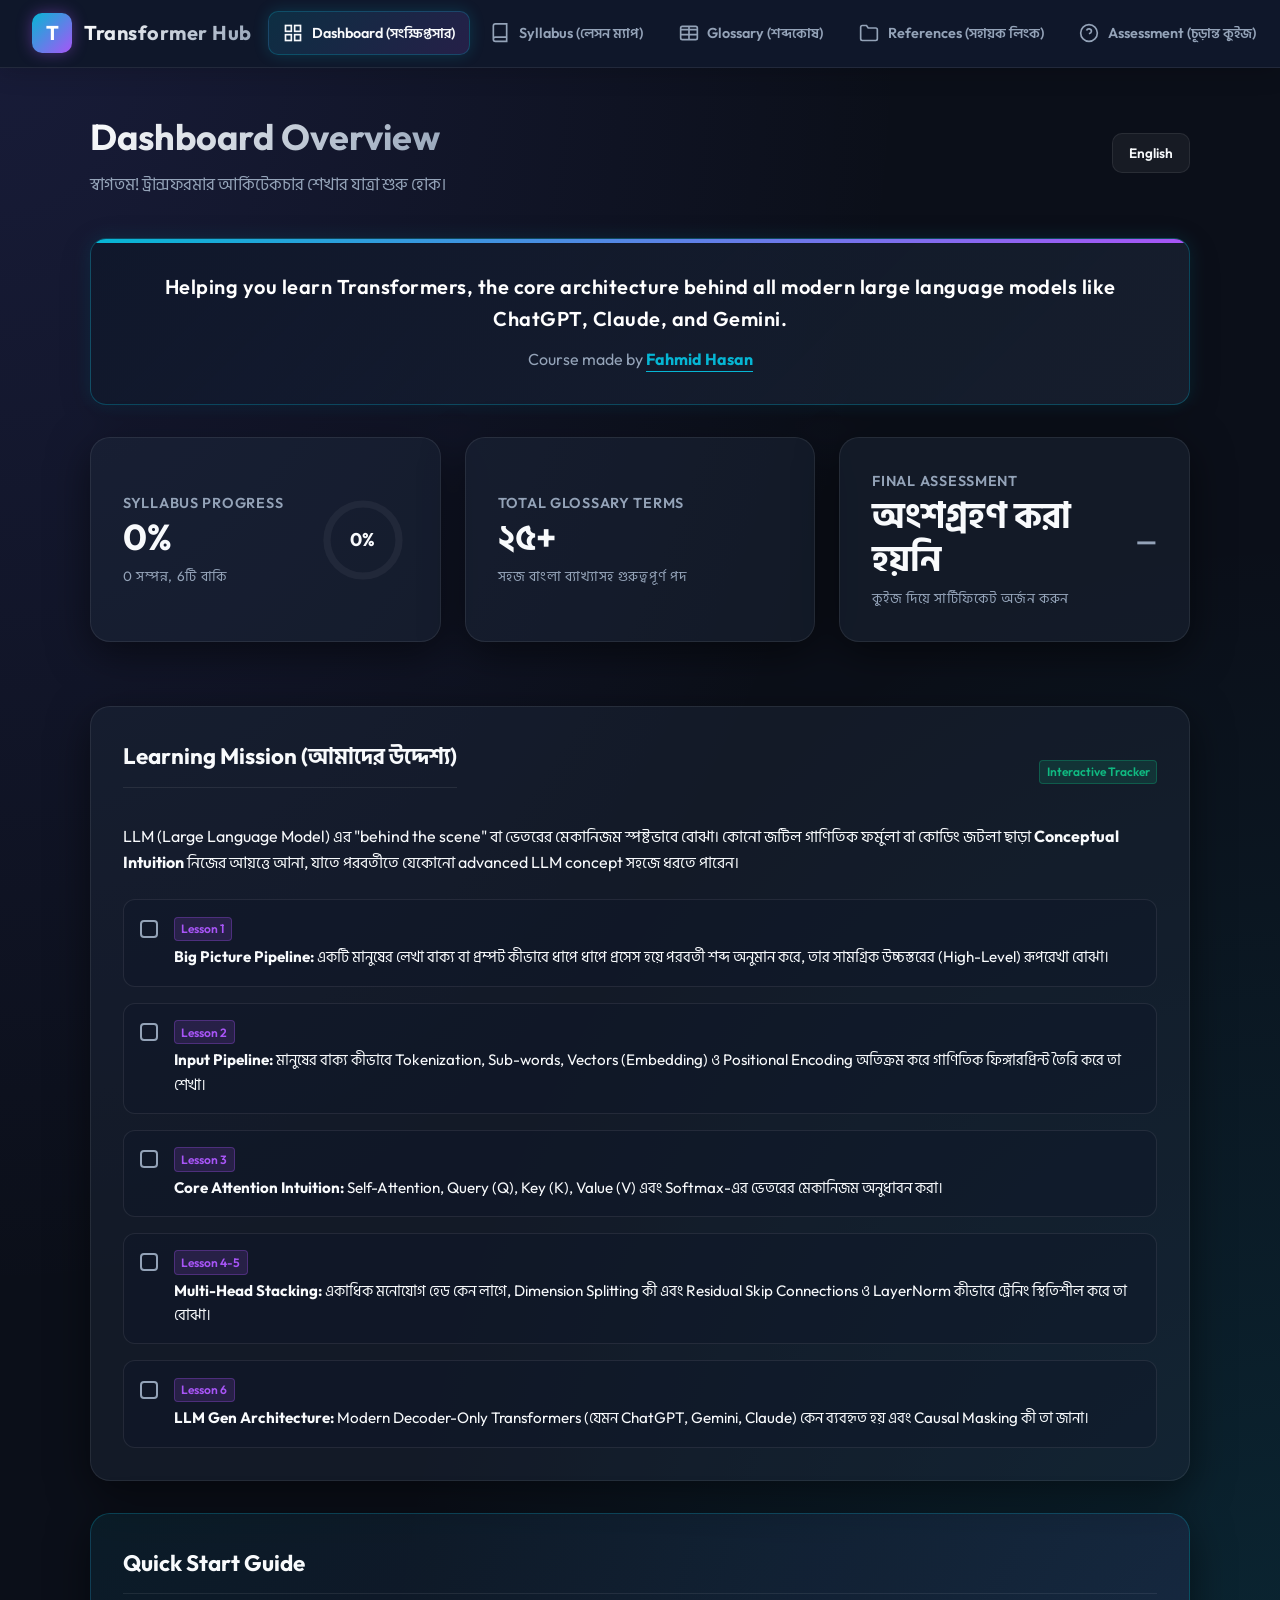
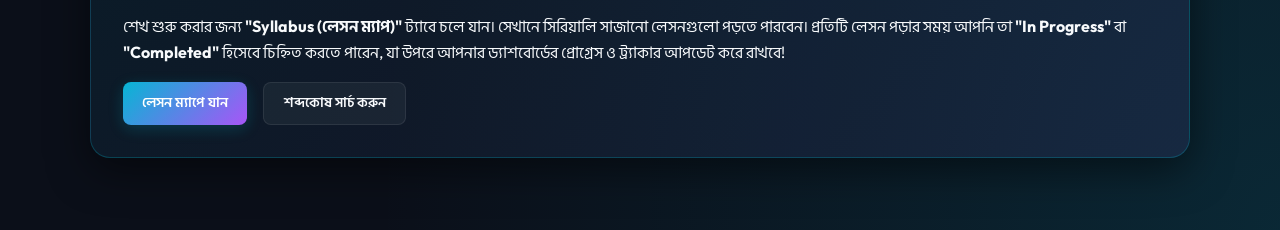
==== index.html @ b7308bb0 "Update interactive simulators, glossary, and lesson 6 content for causal masking" ====
<!DOCTYPE html>
<html lang="bn">
<head>
    <meta charset="UTF-8">
    <meta name="viewport" content="width=device-width, initial-scale=1.0">
    <title>Transformer Architecture Learning Hub | ট্রান্সফরমার লার্নিং হাব</title>
    <link rel="preconnect" href="https://fonts.googleapis.com">
    <link rel="preconnect" href="https://fonts.gstatic.com" crossorigin>
    <link href="https://fonts.googleapis.com/css2?family=Hind+Siliguri:wght@400;600;700&family=Outfit:wght@300;400;500;600;700&display=swap" rel="stylesheet">
    <style>
        :root {
            --bg-color: #0b0f19;
            --sidebar-bg: #0f172a;
            --card-bg: rgba(30, 41, 59, 0.45);
            --border-color: rgba(255, 255, 255, 0.08);
            --text-primary: #f8fafc;
            --text-secondary: #94a3b8;
            --accent-cyan: #06b6d4;
            --accent-purple: #a855f7;
            --accent-green: #10b981;
            --accent-pink: #ec4899;
            --accent-orange: #f59e0b;
            --shadow: 0 12px 40px 0 rgba(0, 0, 0, 0.5);
            --glow: 0 0 15px rgba(6, 182, 212, 0.2);
            --font-main: 'Outfit', 'Hind Siliguri', sans-serif;
        }

        * {
            box-sizing: border-box;
            margin: 0;
            padding: 0;
        }

        body {
            font-family: var(--font-main);
            background-color: var(--bg-color);
            color: var(--text-primary);
            line-height: 1.6;
            min-height: 100vh;
            display: flex;
            flex-direction: column;
            background-image:
                radial-gradient(at 0% 0%, rgba(99, 102, 241, 0.15) 0px, transparent 50%),
                radial-gradient(at 100% 100%, rgba(6, 182, 212, 0.15) 0px, transparent 50%);
            overflow-x: hidden;
        }

        /* Top Navigation Bar (shared design with the lesson pages) */
        .sidebar {
            width: 100%;
            background-color: var(--sidebar-bg);
            border-bottom: 1px solid var(--border-color);
            padding: 0.7rem 2rem;
            display: flex;
            flex-direction: row;
            align-items: center;
            gap: 1rem;
            position: sticky;
            top: 0;
            left: 0;
            z-index: 500;
            -webkit-backdrop-filter: blur(14px);
            backdrop-filter: blur(14px);
            box-shadow: 0 4px 24px rgba(0, 0, 0, 0.18);
            transition: padding 0.3s ease;
        }

        .sidebar-brand {
            display: flex;
            align-items: center;
            gap: 0.75rem;
            margin-bottom: 0;
            flex-shrink: 0;
        }

        .sidebar-brand-logo {
            width: 40px;
            height: 40px;
            border-radius: 10px;
            background: linear-gradient(135deg, var(--accent-cyan), var(--accent-purple));
            display: flex;
            align-items: center;
            justify-content: center;
            font-size: 1.25rem;
            font-weight: bold;
            color: white;
            box-shadow: 0 0 15px rgba(168, 85, 247, 0.4);
        }

        .sidebar-brand-name {
            font-size: 1.25rem;
            font-weight: 700;
            letter-spacing: 0.5px;
            background: linear-gradient(135deg, #fff, #94a3b8);
            -webkit-background-clip: text;
            -webkit-text-fill-color: transparent;
        }

        .nav-menu {
            display: flex;
            flex-direction: row;
            align-items: center;
            gap: 0.3rem;
            list-style: none;
            margin-left: auto;
        }

        .nav-item button {
            width: auto;
            background: none;
            border: 1px solid transparent;
            color: var(--text-secondary);
            padding: 0.6rem 0.9rem;
            border-radius: 10px;
            font-size: 0.9rem;
            font-weight: 600;
            text-align: left;
            cursor: pointer;
            display: flex;
            align-items: center;
            gap: 0.55rem;
            white-space: nowrap;
            transition: all 0.3s ease;
            font-family: var(--font-main);
        }

        .nav-item button:hover {
            color: var(--text-primary);
            background: rgba(255, 255, 255, 0.05);
        }

        .nav-item.active button {
            color: var(--text-primary);
            background: linear-gradient(135deg, rgba(6, 182, 212, 0.15), rgba(168, 85, 247, 0.15));
            border-color: rgba(6, 182, 212, 0.25);
            box-shadow: var(--glow);
        }

        .nav-item svg {
            width: 20px;
            height: 20px;
            transition: transform 0.3s;
        }

        .nav-item:hover svg {
            transform: scale(1.1);
        }

        .sidebar-footer {
            display: none;
            margin-top: auto;
            font-size: 0.8rem;
            color: var(--text-secondary);
            text-align: center;
            border: 1px solid var(--border-color);
            border-radius: 12px;
            padding: 1.25rem 1rem;
            background: rgba(30, 41, 59, 0.2);
            box-shadow: 0 4px 15px rgba(0, 0, 0, 0.1);
            position: relative;
            overflow: hidden;
            transition: all 0.3s ease;
        }

        .sidebar-footer::before {
            content: '';
            position: absolute;
            top: 0;
            left: 0;
            right: 0;
            height: 3px;
            background: linear-gradient(90deg, var(--accent-cyan), var(--accent-purple));
        }

        .sidebar-footer:hover {
            border-color: rgba(6, 182, 212, 0.35);
            box-shadow: 0 8px 25px rgba(6, 182, 212, 0.15);
            transform: translateY(-2px);
            background: rgba(30, 41, 59, 0.35);
        }

        .sidebar-footer a {
            color: var(--accent-cyan);
            text-decoration: none;
            font-weight: 600;
            transition: color 0.2s ease, text-shadow 0.2s ease;
        }

        .sidebar-footer a:hover {
            color: var(--accent-purple);
            text-shadow: 0 0 8px rgba(168, 85, 247, 0.4);
        }



        /* Main Content Panel */
        .main-panel {
            width: 100%;
            max-width: 1180px;
            margin: 0 auto;
            padding: 2.5rem;
            min-height: 100vh;
            transition: all 0.3s ease;
        }

        header {
            margin-bottom: 2.5rem;
            display: flex;
            justify-content: space-between;
            align-items: center;
            flex-wrap: wrap;
            gap: 1.5rem;
        }

        .header-title h1 {
            font-size: clamp(1.5rem, 4vw, 2.25rem);
            font-weight: 700;
            margin-bottom: 0.35rem;
            background: linear-gradient(135deg, #fff, #94a3b8);
            -webkit-background-clip: text;
            -webkit-text-fill-color: transparent;
        }

        .header-title p {
            color: var(--text-secondary);
            font-size: 1.05rem;
        }

        /* Views Layout */
        .view-section {
            display: none;
            animation: fadeIn 0.4s ease forwards;
        }

        .view-section.active {
            display: block;
        }

        @keyframes fadeIn {
            from { opacity: 0; transform: translateY(10px); }
            to { opacity: 1; transform: translateY(0); }
        }

        /* Card Component */
        .card {
            background: var(--card-bg);
            border: 1px solid var(--border-color);
            border-radius: 20px;
            padding: 2rem;
            margin-bottom: 2rem;
            box-shadow: var(--shadow);
            backdrop-filter: blur(12px);
            -webkit-backdrop-filter: blur(12px);
            transition: border-color 0.3s, transform 0.3s;
        }

        .card:hover {
            border-color: rgba(255, 255, 255, 0.15);
        }

        .card h2 {
            font-size: 1.4rem;
            margin-bottom: 1.25rem;
            display: flex;
            align-items: center;
            gap: 0.75rem;
            border-bottom: 1px solid var(--border-color);
            padding-bottom: 0.75rem;
        }

        .card-header-icon {
            font-size: 1.5rem;
        }

        /* Dashboard View specific styles */
        .dashboard-grid {
            display: grid;
            grid-template-columns: repeat(auto-fit, minmax(280px, 1fr));
            gap: 1.5rem;
            margin-bottom: 2rem;
        }

        .analytics-card {
            display: flex;
            align-items: center;
            justify-content: space-between;
        }

        .analytics-info h3 {
            font-size: 2.25rem;
            font-weight: 700;
            color: var(--text-primary);
            line-height: 1.2;
        }

        .analytics-info p {
            color: var(--text-secondary);
            font-size: 0.9rem;
            text-transform: uppercase;
            letter-spacing: 0.05em;
            font-weight: 600;
        }

        .progress-circle-container {
            position: relative;
            width: 90px;
            height: 90px;
        }

        .progress-circle-svg {
            transform: rotate(-90deg);
            width: 100%;
            height: 100%;
        }

        .progress-circle-bg {
            fill: none;
            stroke: rgba(255, 255, 255, 0.05);
            stroke-width: 8;
        }

        .progress-circle-bar {
            fill: none;
            stroke: url(#cyan-purple-grad);
            stroke-width: 8;
            stroke-dasharray: 251.2;
            stroke-dashoffset: 251.2;
            stroke-linecap: round;
            transition: stroke-dashoffset 0.8s cubic-bezier(0.4, 0, 0.2, 1);
        }

        .progress-circle-text {
            position: absolute;
            top: 50%;
            left: 50%;
            transform: translate(-50%, -50%);
            font-size: 1.15rem;
            font-weight: 700;
            font-family: 'Outfit', sans-serif;
            color: var(--text-primary);
        }

        /* Mission Card */
        .mission-header {
            display: flex;
            justify-content: space-between;
            align-items: center;
            margin-bottom: 1rem;
        }

        .mission-goals {
            display: flex;
            flex-direction: column;
            gap: 1rem;
            margin-top: 1.5rem;
        }

        .goal-item {
            display: flex;
            align-items: flex-start;
            gap: 1rem;
            background: rgba(15, 23, 42, 0.4);
            border: 1px solid var(--border-color);
            padding: 1rem;
            border-radius: 12px;
            cursor: pointer;
            transition: all 0.2s;
        }

        .goal-item:hover {
            border-color: rgba(255, 255, 255, 0.15);
            background: rgba(30, 41, 59, 0.5);
        }

        .goal-checkbox {
            margin-top: 0.2rem;
            width: 18px;
            height: 18px;
            border-radius: 4px;
            border: 2px solid var(--text-secondary);
            cursor: pointer;
            display: flex;
            align-items: center;
            justify-content: center;
            transition: all 0.2s;
            flex-shrink: 0;
        }

        .goal-item.checked .goal-checkbox {
            background: var(--accent-green);
            border-color: var(--accent-green);
        }

        .goal-checkbox::after {
            content: "✓";
            color: white;
            font-size: 0.8rem;
            font-weight: bold;
            display: none;
        }

        .goal-item.checked .goal-checkbox::after {
            display: block;
        }

        .goal-content {
            font-size: 0.95rem;
        }

        .goal-item.checked .goal-content p {
            text-decoration: line-through;
            color: var(--text-secondary);
        }

        .goal-tag {
            background: rgba(168, 85, 247, 0.15);
            border: 1px solid rgba(168, 85, 247, 0.3);
            color: var(--accent-purple);
            padding: 0.1rem 0.4rem;
            border-radius: 4px;
            font-size: 0.75rem;
            font-weight: 600;
            display: inline-block;
            margin-bottom: 0.25rem;
        }

        /* Roadmap timeline layout */
        .roadmap-container {
            position: relative;
            padding-left: 2.5rem;
        }

        .roadmap-line {
            position: absolute;
            top: 10px;
            bottom: 10px;
            left: 10px;
            width: 4px;
            background: linear-gradient(to bottom, var(--accent-cyan), var(--accent-purple), var(--accent-pink));
            border-radius: 2px;
            box-shadow: 0 0 10px rgba(6, 182, 212, 0.15);
        }

        .roadmap-node {
            position: relative;
            margin-bottom: 2.5rem;
        }

        .roadmap-node:last-child {
            margin-bottom: 0;
        }

        .roadmap-marker {
            position: absolute;
            left: -2.85rem;
            top: 2rem;
            width: 24px;
            height: 24px;
            border-radius: 50%;
            background: var(--bg-color);
            border: 4px solid var(--accent-cyan);
            z-index: 10;
            display: flex;
            align-items: center;
            justify-content: center;
            box-shadow: 0 0 10px var(--accent-cyan);
            transition: all 0.3s;
        }

        .roadmap-node.completed .roadmap-marker {
            border-color: var(--accent-green);
            box-shadow: 0 0 10px var(--accent-green);
            background: var(--accent-green);
        }

        .roadmap-node.completed .roadmap-marker::after {
            content: "✓";
            color: white;
            font-size: 0.7rem;
            font-weight: bold;
        }

        .roadmap-node.in-progress .roadmap-marker {
            border-color: var(--accent-orange);
            box-shadow: 0 0 10px var(--accent-orange);
        }

        .roadmap-card {
            background: var(--card-bg);
            border: 1px solid var(--border-color);
            border-radius: 16px;
            padding: 1.5rem 2rem;
            box-shadow: var(--shadow);
            backdrop-filter: blur(8px);
            display: flex;
            justify-content: space-between;
            align-items: center;
            flex-wrap: wrap;
            gap: 1.5rem;
            transition: transform 0.3s, border-color 0.3s, box-shadow 0.3s;
        }

        .roadmap-card:hover {
            transform: translateX(8px);
            border-color: rgba(6, 182, 212, 0.3);
            box-shadow: 0 8px 30px rgba(6, 182, 212, 0.08);
        }

        .roadmap-card-info {
            flex-grow: 1;
            max-width: 65%;
        }

        .roadmap-card-badge {
            background: rgba(255, 255, 255, 0.05);
            padding: 0.2rem 0.6rem;
            border-radius: 50px;
            font-size: 0.8rem;
            font-weight: bold;
            color: var(--text-secondary);
            margin-bottom: 0.5rem;
            display: inline-block;
            border: 1px solid var(--border-color);
        }

        .roadmap-card-title {
            font-size: 1.25rem;
            font-weight: 700;
            color: var(--text-primary);
            margin-bottom: 0.4rem;
        }

        .roadmap-card-desc {
            color: var(--text-secondary);
            font-size: 0.92rem;
        }

        .roadmap-card-actions {
            display: flex;
            align-items: center;
            gap: 1rem;
            flex-wrap: wrap;
        }

        /* Dropdown custom styling */
        .status-dropdown {
            background: #1e293b;
            border: 1px solid var(--border-color);
            color: var(--text-primary);
            padding: 0.5rem 1rem;
            border-radius: 8px;
            font-size: 0.85rem;
            font-weight: 600;
            cursor: pointer;
            outline: none;
            transition: border-color 0.2s;
        }

        .status-dropdown:hover {
            border-color: rgba(255, 255, 255, 0.2);
        }

        .status-dropdown option {
            background: #0f172a;
            color: var(--text-primary);
        }

        .btn {
            padding: 0.6rem 1.2rem;
            border-radius: 8px;
            font-size: 0.85rem;
            font-weight: 600;
            cursor: pointer;
            transition: all 0.2s;
            border: none;
            display: inline-flex;
            align-items: center;
            gap: 0.5rem;
            font-family: var(--font-main);
        }

        .btn-primary {
            background: linear-gradient(135deg, var(--accent-cyan), var(--accent-purple));
            color: white;
            box-shadow: 0 4px 15px rgba(6, 182, 212, 0.2);
        }

        .btn-primary:hover {
            opacity: 0.9;
            transform: translateY(-1px);
        }

        .btn-secondary {
            background: rgba(255, 255, 255, 0.05);
            border: 1px solid var(--border-color);
            color: var(--text-primary);
        }

        .btn-secondary:hover {
            background: rgba(255, 255, 255, 0.1);
            border-color: rgba(255, 255, 255, 0.2);
        }

        /* Glossary Explorer View Specific */
        .glossary-controls {
            display: flex;
            gap: 1rem;
            margin-bottom: 2rem;
            flex-wrap: wrap;
        }

        .search-box {
            flex-grow: 1;
            position: relative;
            min-width: 280px;
        }

        .search-input {
            width: 100%;
            background: rgba(30, 41, 59, 0.5);
            border: 1px solid var(--border-color);
            color: var(--text-primary);
            padding: 0.75rem 1.25rem 0.75rem 2.75rem;
            border-radius: 12px;
            font-size: 0.95rem;
            outline: none;
            transition: all 0.3s;
            font-family: var(--font-main);
        }

        .search-input:focus {
            border-color: var(--accent-cyan);
            background: rgba(30, 41, 59, 0.8);
            box-shadow: var(--glow);
        }

        .search-icon {
            position: absolute;
            left: 1rem;
            top: 50%;
            transform: translateY(-50%);
            color: var(--text-secondary);
            pointer-events: none;
        }

        .category-filter {
            background: rgba(30, 41, 59, 0.5);
            border: 1px solid var(--border-color);
            color: var(--text-primary);
            padding: 0.75rem 1.25rem;
            border-radius: 12px;
            font-size: 0.95rem;
            font-weight: 600;
            cursor: pointer;
            outline: none;
            font-family: var(--font-main);
            min-width: 180px;
        }

        .category-filter:focus {
            border-color: var(--accent-purple);
        }

        .glossary-grid {
            display: grid;
            grid-template-columns: repeat(auto-fill, minmax(320px, 1fr));
            gap: 1.5rem;
        }

        .glossary-card {
            background: var(--card-bg);
            border: 1px solid var(--border-color);
            border-radius: 16px;
            padding: 1.5rem;
            cursor: pointer;
            transition: all 0.3s;
            display: flex;
            flex-direction: column;
            justify-content: space-between;
        }

        .glossary-card:hover {
            transform: translateY(-3px);
            border-color: rgba(168, 85, 247, 0.3);
            box-shadow: 0 8px 30px rgba(168, 85, 247, 0.08);
        }

        .glossary-card-header {
            margin-bottom: 0.75rem;
        }

        .glossary-card-category {
            font-size: 0.75rem;
            font-weight: bold;
            text-transform: uppercase;
            letter-spacing: 0.05em;
            color: var(--accent-purple);
            margin-bottom: 0.25rem;
        }

        .glossary-card-title {
            font-size: 1.15rem;
            font-weight: 700;
            color: var(--text-primary);
            display: flex;
            align-items: baseline;
            gap: 0.5rem;
            flex-wrap: wrap;
        }

        .glossary-card-title span {
            font-size: 0.85rem;
            font-weight: normal;
            color: var(--text-secondary);
        }

        .glossary-card-def {
            font-size: 0.9rem;
            color: #cbd5e1;
            line-height: 1.5;
        }

        /* Resources Hub Grid */
        .resources-grid {
            display: grid;
            grid-template-columns: repeat(auto-fill, minmax(280px, 1fr));
            gap: 1.5rem;
        }

        .resource-card {
            background: var(--card-bg);
            border: 1px solid var(--border-color);
            border-radius: 16px;
            padding: 1.5rem;
            display: flex;
            flex-direction: column;
            transition: all 0.3s;
        }

        .resource-card:hover {
            transform: translateY(-4px);
            border-color: rgba(16, 185, 129, 0.3);
            box-shadow: 0 8px 30px rgba(16, 185, 129, 0.08);
        }

        .resource-type-badge {
            align-self: flex-start;
            padding: 0.15rem 0.5rem;
            border-radius: 4px;
            font-size: 0.72rem;
            font-weight: bold;
            text-transform: uppercase;
            margin-bottom: 1rem;
            letter-spacing: 0.05em;
        }

        .resource-type-article {
            background: rgba(6, 182, 212, 0.15);
            color: var(--accent-cyan);
            border: 1px solid rgba(6, 182, 212, 0.3);
        }

        .resource-type-video {
            background: rgba(245, 158, 11, 0.15);
            color: var(--accent-orange);
            border: 1px solid rgba(245, 158, 11, 0.3);
        }

        .resource-type-paper {
            background: rgba(168, 85, 247, 0.15);
            color: var(--accent-purple);
            border: 1px solid rgba(168, 85, 247, 0.3);
        }

        .resource-type-wisdom {
            background: rgba(236, 72, 153, 0.15);
            color: var(--accent-pink);
            border: 1px solid rgba(236, 72, 153, 0.3);
        }

        .resource-title {
            font-size: 1.1rem;
            font-weight: 700;
            color: var(--text-primary);
            margin-bottom: 0.75rem;
            line-height: 1.4;
        }

        .resource-desc {
            font-size: 0.88rem;
            color: var(--text-secondary);
            margin-bottom: 1.5rem;
            line-height: 1.5;
            flex-grow: 1;
        }

        .resource-link {
            text-decoration: none;
            color: var(--accent-green);
            font-size: 0.88rem;
            font-weight: 600;
            display: inline-flex;
            align-items: center;
            gap: 0.35rem;
            transition: all 0.2s;
            margin-top: auto;
        }

        .resource-link:hover {
            color: white;
            text-shadow: 0 0 5px rgba(16, 185, 129, 0.5);
        }

        /* Final Quiz / Assessment Styles */
        .quiz-view-container {
            max-width: 750px;
            margin: 0 auto;
        }

        .quiz-intro-box {
            text-align: center;
            padding: 3rem 2rem;
        }

        .quiz-intro-icon {
            font-size: 4rem;
            margin-bottom: 1.5rem;
            display: inline-block;
            animation: float 3s ease-in-out infinite;
        }

        @keyframes float {
            0%, 100% { transform: translateY(0); }
            50% { transform: translateY(-10px); }
        }

        .quiz-card {
            display: none;
        }

        .quiz-card.active {
            display: block;
        }

        .quiz-question-number {
            font-size: 0.85rem;
            color: var(--accent-cyan);
            font-weight: bold;
            text-transform: uppercase;
            letter-spacing: 0.05em;
            margin-bottom: 0.5rem;
        }

        .quiz-question-text {
            font-size: 1.25rem;
            font-weight: 700;
            color: var(--text-primary);
            margin-bottom: 1.5rem;
        }

        .quiz-options-list {
            display: flex;
            flex-direction: column;
            gap: 0.85rem;
        }

        .quiz-option-item {
            background: rgba(15, 23, 42, 0.4);
            border: 1px solid var(--border-color);
            padding: 1rem 1.25rem;
            border-radius: 12px;
            cursor: pointer;
            transition: all 0.2s;
            font-size: 0.98rem;
            display: flex;
            align-items: center;
            gap: 0.85rem;
        }

        .quiz-option-item:hover {
            border-color: var(--accent-cyan);
            background: rgba(30, 41, 59, 0.6);
        }

        .quiz-option-item.selected {
            border-color: var(--accent-purple);
            background: rgba(168, 85, 247, 0.1);
        }

        .quiz-option-item.correct {
            border-color: var(--accent-green);
            background: rgba(16, 185, 129, 0.1);
            color: #10b981;
            font-weight: bold;
        }

        .quiz-option-item.incorrect {
            border-color: #ef4444;
            background: rgba(239, 68, 68, 0.1);
            color: #f87171;
        }

        .quiz-bullet {
            width: 22px;
            height: 22px;
            border-radius: 50%;
            border: 2px solid var(--text-secondary);
            display: flex;
            align-items: center;
            justify-content: center;
            font-size: 0.75rem;
            font-weight: bold;
            flex-shrink: 0;
        }

        .quiz-option-item.selected .quiz-bullet {
            border-color: var(--accent-purple);
            background: var(--accent-purple);
            color: white;
        }

        .quiz-option-item.correct .quiz-bullet {
            border-color: var(--accent-green);
            background: var(--accent-green);
            color: white;
        }

        .quiz-option-item.incorrect .quiz-bullet {
            border-color: #ef4444;
            background: #ef4444;
            color: white;
        }

        .quiz-nav-footer {
            display: flex;
            justify-content: space-between;
            align-items: center;
            margin-top: 2rem;
            padding-top: 1.5rem;
            border-top: 1px solid var(--border-color);
        }

        /* Certificate display styles */
        .certificate-wrapper {
            background: linear-gradient(135deg, #1e1b4b, #030712);
            border: 6px double #312e81;
            border-radius: 20px;
            padding: 3rem 2rem;
            text-align: center;
            position: relative;
            overflow: hidden;
            box-shadow: 0 20px 50px rgba(0, 0, 0, 0.7);
            margin-top: 1rem;
        }

        .certificate-wrapper::before {
            content: "";
            position: absolute;
            top: -20%;
            left: -20%;
            width: 140%;
            height: 140%;
            background-image: 
                radial-gradient(circle at 10% 10%, rgba(6, 182, 212, 0.05) 0%, transparent 40%),
                radial-gradient(circle at 90% 90%, rgba(168, 85, 247, 0.05) 0%, transparent 40%);
            pointer-events: none;
        }

        .cert-badge {
            font-size: 4.5rem;
            margin-bottom: 1.5rem;
            filter: drop-shadow(0 0 10px rgba(245, 158, 11, 0.4));
        }

        .cert-title {
            font-size: 1.8rem;
            font-weight: 800;
            color: var(--accent-orange);
            text-transform: uppercase;
            letter-spacing: 2px;
            margin-bottom: 0.5rem;
            font-family: 'Outfit', sans-serif;
        }

        .cert-subtitle {
            font-size: 0.9rem;
            color: var(--text-secondary);
            letter-spacing: 1px;
            text-transform: uppercase;
            margin-bottom: 2rem;
        }

        .cert-statement {
            font-size: 1.15rem;
            color: var(--text-primary);
            margin-bottom: 1.5rem;
            line-height: 1.8;
            font-family: 'Hind Siliguri', sans-serif;
        }

        .cert-score {
            font-size: 1.5rem;
            font-weight: 700;
            color: var(--accent-green);
            background: rgba(16, 185, 129, 0.1);
            border: 1px dashed rgba(16, 185, 129, 0.3);
            display: inline-block;
            padding: 0.5rem 1.5rem;
            border-radius: 10px;
            margin-bottom: 2rem;
        }

        .cert-seal {
            width: 80px;
            height: 80px;
            border-radius: 50%;
            background: linear-gradient(135deg, #f59e0b, #d97706);
            border: 4px solid #fef3c7;
            display: flex;
            align-items: center;
            justify-content: center;
            color: #78350f;
            font-weight: 900;
            font-size: 0.75rem;
            margin: 0 auto 1.5rem auto;
            transform: rotate(-10deg);
            box-shadow: 0 4px 15px rgba(217, 119, 6, 0.4);
            letter-spacing: 1px;
        }

        .cert-footer-text {
            font-size: 0.8rem;
            color: var(--text-secondary);
            font-style: italic;
        }

        /* Quick View IFrame Reader Drawer Overlay */
        .preview-drawer {
            position: fixed;
            top: 0;
            right: -100%;
            width: 70%;
            height: 100%;
            background-color: #0b0f19;
            box-shadow: -10px 0 40px rgba(0, 0, 0, 0.7);
            border-left: 1px solid var(--border-color);
            z-index: 1000;
            transition: right 0.4s cubic-bezier(0.16, 1, 0.3, 1);
            display: flex;
            flex-direction: column;
        }

        .preview-drawer.open {
            right: 0;
        }

        .preview-drawer-header {
            background-color: var(--sidebar-bg);
            padding: 1.25rem 2rem;
            border-bottom: 1px solid var(--border-color);
            display: flex;
            justify-content: space-between;
            align-items: center;
        }

        .preview-drawer-title h3 {
            font-size: 1.15rem;
            font-weight: 700;
            color: var(--text-primary);
        }

        .preview-drawer-controls {
            display: flex;
            align-items: center;
            gap: 1rem;
        }

        .preview-iframe-container {
            flex-grow: 1;
            width: 100%;
            background: white;
            position: relative;
        }

        .preview-iframe {
            width: 100%;
            height: 100%;
            border: none;
        }

        .preview-drawer-backdrop {
            position: fixed;
            top: 0;
            left: 0;
            width: 100%;
            height: 100%;
            background: rgba(0, 0, 0, 0.6);
            backdrop-filter: blur(4px);
            z-index: 999;
            opacity: 0;
            pointer-events: none;
            transition: opacity 0.3s ease;
        }

        .preview-drawer-backdrop.active {
            opacity: 1;
            pointer-events: auto;
        }

        .close-btn {
            font-size: 1.5rem;
            color: var(--text-secondary);
            background: none;
            border: none;
            cursor: pointer;
            transition: color 0.2s;
            display: flex;
            align-items: center;
            justify-content: center;
            width: 32px;
            height: 32px;
            border-radius: 50%;
        }

        .close-btn:hover {
            color: white;
            background: rgba(255, 255, 255, 0.08);
        }

        /* Mobile responsive adjustments */
        .mobile-hamburger {
            display: none;
            margin-left: auto;
            background: rgba(255, 255, 255, 0.05);
            border: 1px solid var(--border-color);
            color: var(--text-primary);
            font-size: 1.5rem;
            line-height: 1;
            cursor: pointer;
            min-width: 44px;
            min-height: 44px;
            align-items: center;
            justify-content: center;
            border-radius: 10px;
        }

        /* Collapse the horizontal nav into a hamburger menu when the bilingual labels stop fitting */
        @media (max-width: 1024px) {
            .mobile-hamburger { display: flex; }
            .nav-menu {
                display: none;
                position: absolute;
                top: 100%;
                left: 0;
                right: 0;
                flex-direction: column;
                align-items: stretch;
                gap: 0.25rem;
                margin-left: 0;
                background-color: var(--sidebar-bg);
                border-bottom: 1px solid var(--border-color);
                padding: 1.25rem 1.5rem;
                z-index: 90;
                box-shadow: 0 16px 34px rgba(0, 0, 0, 0.45);
            }
            .nav-menu.open { display: flex; }
            .nav-item button { width: 100%; min-height: 44px; }
            .preview-drawer { width: 90%; }
        }

        @media (max-width: 768px) {
            .sidebar { padding: 0.9rem 1.25rem; }
            .main-panel { padding: 1.5rem; }
            .preview-drawer { width: 100%; }

            .roadmap-card {
                flex-direction: column;
                align-items: flex-start;
            }

            .roadmap-card-info {
                max-width: 100%;
            }

            .roadmap-card-actions {
                width: 100%;
                justify-content: space-between;
            }
        }

        /* Small phones */
        @media (max-width: 480px) {
            .main-panel {
                padding: 1.1rem;
            }
            header {
                gap: 1rem;
            }
            .dashboard-grid,
            .glossary-grid,
            .resources-grid {
                grid-template-columns: 1fr;
            }
            .roadmap-card-actions {
                flex-direction: column;
                align-items: stretch;
            }
        }































        /* Theme & Language Toggle Button Styles */
        .header-controls {
            display: flex;
            align-items: center;
            gap: 0.75rem;
        }

        .lang-toggle-btn {
            background: rgba(255, 255, 255, 0.05);
            border: 1px solid var(--border-color);
            color: var(--text-primary);
            padding: 0 1rem;
            height: 40px;
            border-radius: 10px;
            cursor: pointer;
            display: flex;
            align-items: center;
            justify-content: center;
            font-size: 0.85rem;
            font-weight: 600;
            transition: all 0.3s ease;
            font-family: var(--font-main);
        }
        
        .lang-toggle-btn:hover {
            background: rgba(255, 255, 255, 0.1);
            border-color: rgba(255, 255, 255, 0.2);
            transform: scale(1.05);
        }
        
        

        
        
        


        

        

        /* Apply transitions globally to key elements */
        body, aside, main, .card, button, input, select, .sidebar, .nav-item button, .glossary-card, .resource-card, .roadmap-card, .goal-item, .pe-word-btn, .step-node, .vector-visualizer, .vector-table, .close-btn {
            transition: background-color 0.3s ease, border-color 0.3s ease, color 0.3s ease, box-shadow 0.3s ease, transform 0.3s ease;
        }

        /* ---- Accessibility & performance layer ---- */
        /* Keyboard focus visibility */
        a:focus-visible,
        button:focus-visible,
        [tabindex]:focus-visible,
        .nav-item button:focus-visible,
        .card:focus-visible {
            outline: 2px solid var(--accent-cyan);
            outline-offset: 2px;
        }

        /* Respect users who prefer reduced motion */
        @media (prefers-reduced-motion: reduce) {
            *, *::before, *::after {
                animation-duration: 0.001ms !important;
                animation-iteration-count: 1 !important;
                transition-duration: 0.001ms !important;
                scroll-behavior: auto !important;
            }
        }

        /* backdrop-filter blur is GPU-expensive on phones — drop it on small screens */
        @media (max-width: 768px) {
            .card, .roadmap-card, .preview-drawer-backdrop {
                backdrop-filter: none;
                -webkit-backdrop-filter: none;
            }
        }
    </style>
</head>
<body>

    <!-- SVG Gradients Definition -->
    <svg style="width:0; height:0; position:absolute;">
        <defs>
            <linearGradient id="cyan-purple-grad" x1="0%" y1="0%" x2="100%" y2="100%">
                <stop offset="0%" stop-color="var(--accent-cyan)" />
                <stop offset="100%" stop-color="var(--accent-purple)" />
            </linearGradient>
        </defs>
    </svg>

    <!-- Sidebar Menu -->
    <aside class="sidebar">
        <div class="sidebar-brand">
            <div class="sidebar-brand-logo">T</div>
            <div class="sidebar-brand-name">Transformer Hub</div>
        </div>

        <button class="mobile-hamburger" id="hamburger-btn" onclick="toggleMobileMenu()" aria-label="Toggle navigation menu" aria-expanded="false" aria-controls="nav-menu">☰</button>

        <ul class="nav-menu" id="nav-menu">
            <li class="nav-item active" id="nav-dashboard">
                <button onclick="switchTab('dashboard')">
                    <svg viewBox="0 0 24 24" fill="none" stroke="currentColor" stroke-width="2"><rect x="3" y="3" width="7" height="7"/><rect x="14" y="3" width="7" height="7"/><rect x="14" y="14" width="7" height="7"/><rect x="3" y="14" width="7" height="7"/></svg>
                    <span class="nav-text" id="nav-text-dashboard">Dashboard (সংক্ষিপ্তসার)</span>
                </button>
            </li>
            <li class="nav-item" id="nav-lessons">
                <button onclick="switchTab('lessons')">
                    <svg viewBox="0 0 24 24" fill="none" stroke="currentColor" stroke-width="2"><path d="M4 19.5A2.5 2.5 0 0 1 6.5 17H20M4 19.5A2.5 2.5 0 0 0 6.5 22H20M4 19.5V3.5A2.5 2.5 0 0 1 6.5 1H20v21H6.5a2.5 2.5 0 0 1-2.5-2.5z"/></svg>
                    <span class="nav-text" id="nav-text-lessons">Syllabus (লেসন ম্যাপ)</span>
                </button>
            </li>
            <li class="nav-item" id="nav-glossary">
                <button onclick="switchTab('glossary')">
                    <svg viewBox="0 0 24 24" fill="none" stroke="currentColor" stroke-width="2"><path d="M4 4h16c1.1 0 2 .9 2 2v12c0 1.1-.9 2-2 2H4c-1.1 0-2-.9-2-2V6c0-1.1.9-2 2-2z"/><path d="M12 4v16M2 8h20M2 14h20"/></svg>
                    <span class="nav-text" id="nav-text-glossary">Glossary (শব্দকোষ)</span>
                </button>
            </li>
            <li class="nav-item" id="nav-resources">
                <button onclick="switchTab('resources')">
                    <svg viewBox="0 0 24 24" fill="none" stroke="currentColor" stroke-width="2"><path d="M22 19a2 2 0 0 1-2 2H4a2 2 0 0 1-2-2V5a2 2 0 0 1 2-2h5l2 3h9a2 2 0 0 1 2 2z"/></svg>
                    <span class="nav-text" id="nav-text-resources">References (সহায়ক লিংক)</span>
                </button>
            </li>
            <li class="nav-item" id="nav-quiz">
                <button onclick="switchTab('quiz')">
                    <svg viewBox="0 0 24 24" fill="none" stroke="currentColor" stroke-width="2"><circle cx="12" cy="12" r="10"/><path d="M9.09 9a3 3 0 0 1 5.83 1c0 2-3 3-3 3M12 17h.01"/></svg>
                    <span class="nav-text" id="nav-text-quiz">Assessment (চূড়ান্ত কুইজ)</span>
                </button>
            </li>
        </ul>


    </aside>

    <!-- Main Content Panel -->
    <main class="main-panel">
        <header>
            <div class="header-title">
                <h1 id="page-heading">Dashboard</h1>
                <p id="page-subheading">স্বাগতম! ট্রান্সফরমার আর্কিটেকচার শেখার যাত্রা শুরু হোক।</p>
            </div>
            <div class="header-controls">
                <button class="lang-toggle-btn" id="lang-toggle-btn" onclick="toggleLanguage()">English</button>
            </div>
        </header>

        <!-- DASHBOARD VIEW -->
        <section class="view-section active" id="view-dashboard">
            <!-- Course Attribution Banner -->
            <div style="text-align: center; margin-bottom: 2rem; padding: 2rem 1.5rem; border: 1px solid rgba(6, 182, 212, 0.3); border-radius: 16px; background: linear-gradient(135deg, rgba(15, 23, 42, 0.8), rgba(30, 41, 59, 0.6)); box-shadow: 0 8px 32px rgba(0, 0, 0, 0.2), 0 0 20px rgba(6, 182, 212, 0.15); position: relative; overflow: hidden; backdrop-filter: blur(10px);">
                <div style="position: absolute; top: 0; left: 0; right: 0; height: 4px; background: linear-gradient(90deg, var(--accent-cyan), var(--accent-purple));"></div>
                <h3 style="font-size: 1.25rem; line-height: 1.6; margin-bottom: 0.75rem; color: #ffffff; font-weight: 600; letter-spacing: 0.5px;">Helping you learn Transformers, the core architecture behind all modern large language models like ChatGPT, Claude, and Gemini.</h3>
                <p style="font-size: 1rem; color: var(--text-secondary); margin: 0;">Course made by <a href="https://web.facebook.com/fahmid.hasan.190797/" target="_blank" style="color: var(--accent-cyan); text-decoration: none; font-weight: 700; border-bottom: 1px solid var(--accent-cyan); padding-bottom: 2px; transition: all 0.3s ease;">Fahmid Hasan</a></p>
            </div>

            <div class="dashboard-grid">
                <!-- Learning Progress Card -->
                <div class="card analytics-card">
                    <div class="analytics-info">
                        <p id="syllabus-progress-lbl">Syllabus Progress</p>
                        <h3 id="dash-progress-text">0%</h3>
                        <p style="margin-top:0.5rem; text-transform:none; font-weight:normal; font-size:0.85rem;" id="dash-remaining-text">৬টি লেসনের সবকটি বাকি</p>
                    </div>
                    <div class="progress-circle-container">
                        <svg class="progress-circle-svg" viewBox="0 0 100 100">
                            <circle class="progress-circle-bg" cx="50" cy="50" r="40" />
                            <circle class="progress-circle-bar" id="dash-progress-ring" cx="50" cy="50" r="40" />
                        </svg>
                        <div class="progress-circle-text" id="dash-progress-ring-label">0%</div>
                    </div>
                </div>

                <!-- Glossary Metrics Card -->
                <div class="card analytics-card">
                    <div class="analytics-info">
                        <p id="total-glossary-lbl">Total Glossary Terms</p>
                        <h3 id="total-glossary-count">২৫+</h3>
                        <p style="margin-top:0.5rem; text-transform:none; font-weight:normal; font-size:0.85rem;" id="total-glossary-desc">সহজ বাংলা ব্যাখ্যাসহ গুরুত্বপূর্ণ পদ</p>
                    </div>
                    
                </div>

                <!-- Final Quiz status Card -->
                <div class="card analytics-card">
                    <div class="analytics-info">
                        <p id="final-assessment-lbl">Final Assessment</p>
                        <h3 id="dash-quiz-status">Not Attempted</h3>
                        <p style="margin-top:0.5rem; text-transform:none; font-weight:normal; font-size:0.85rem;" id="dash-quiz-score-sub">নিজের অর্জিত জ্ঞান যাচাই করুন</p>
                    </div>
                    <div style="font-size: 1.5rem; font-weight: 700; color: var(--text-secondary);" id="dash-quiz-badge">—</div>
                </div>
            </div>

            <!-- Mission Overview Card -->
            <div class="card">
                <div class="mission-header">
                    <h2 id="mission-card-title">Learning Mission (আমাদের উদ্দেশ্য)</h2>
                    <span class="goal-tag" id="mission-tracker-badge" style="background: rgba(16, 185, 129, 0.15); border-color: rgba(16, 185, 129, 0.3); color: var(--accent-green);">Interactive Tracker</span>
                </div>
                <p id="mission-card-desc">LLM (Large Language Model) এর "behind the scene" বা ভেতরের মেকানিজম স্পষ্টভাবে বোঝা। কোনো জটিল গাণিতিক ফর্মুলা বা কোডিং জটলা ছাড়া <strong>Conceptual Intuition</strong> নিজের আয়ত্তে আনা, যাতে পরবর্তীতে যেকোনো advanced LLM concept সহজে ধরতে পারেন।</p>
                
                <div class="mission-goals" id="mission-goals-list">
                    <div class="goal-item" onclick="toggleGoal(0)" id="goal-0">
                        <div class="goal-checkbox"></div>
                        <div class="goal-content">
                            <span class="goal-tag">Lesson 1</span>
                            <p id="goal-text-0"><strong>Big Picture Pipeline:</strong> একটি মানুষের লেখা বাক্য বা প্রম্পট কীভাবে ধাপে ধাপে প্রসেস হয়ে পরবর্তী শব্দ অনুমান করে, তার সামগ্রিক উচ্চস্তরের (High-Level) রূপরেখা বোঝা।</p>
                        </div>
                    </div>
                    <div class="goal-item" onclick="toggleGoal(1)" id="goal-1">
                        <div class="goal-checkbox"></div>
                        <div class="goal-content">
                            <span class="goal-tag">Lesson 2</span>
                            <p id="goal-text-1"><strong>Input Pipeline:</strong> মানুষের বাক্য কীভাবে Tokenization, Sub-words, Vectors (Embedding) ও Positional Encoding অতিক্রম করে গাণিতিক ফিঙ্গারপ্রিন্ট তৈরি করে তা শেখা।</p>
                        </div>
                    </div>
                    <div class="goal-item" onclick="toggleGoal(2)" id="goal-2">
                        <div class="goal-checkbox"></div>
                        <div class="goal-content">
                            <span class="goal-tag">Lesson 3</span>
                            <p id="goal-text-2"><strong>Core Attention Intuition:</strong> Self-Attention, Query (Q), Key (K), Value (V) এবং Softmax-এর ভেতরের মেকানিজম অনুধাবন করা।</p>
                        </div>
                    </div>
                    <div class="goal-item" onclick="toggleGoal(3)" id="goal-3">
                        <div class="goal-checkbox"></div>
                        <div class="goal-content">
                            <span class="goal-tag">Lesson 4-5</span>
                            <p id="goal-text-3"><strong>Multi-Head Stacking:</strong> একাধিক মনোযোগ হেড কেন লাগে, Dimension Splitting কী এবং Residual Skip Connections ও LayerNorm কীভাবে ট্রেনিং স্থিতিশীল করে তা বোঝা।</p>
                        </div>
                    </div>
                    <div class="goal-item" onclick="toggleGoal(4)" id="goal-4">
                        <div class="goal-checkbox"></div>
                        <div class="goal-content">
                            <span class="goal-tag">Lesson 6</span>
                            <p id="goal-text-4"><strong>LLM Gen Architecture:</strong> Modern Decoder-Only Transformers (যেমন ChatGPT, Gemini, Claude) কেন ব্যবহৃত হয় এবং Causal Masking কী তা জানা।</p>
                        </div>
                    </div>
                </div>
            </div>

            <!-- Quick Start Box -->
            <div class="card" id="quick-start-card" style="background: linear-gradient(135deg, rgba(6, 182, 212, 0.08), rgba(168, 85, 247, 0.08)); border-color: rgba(6, 182, 212, 0.25);">
                <h2 id="quick-start-title">Quick Start Guide</h2>
                <p id="quick-start-desc">শেখ শুরু করার জন্য <strong>"Syllabus (লেসন ম্যাপ)"</strong> ট্যাবে চলে যান। সেখানে সিরিয়ালি সাজানো লেসনগুলো পড়তে পারবেন। প্রতিটি লেসন পড়ার সময় আপনি তা <strong>"In Progress"</strong> বা <strong>"Completed"</strong> হিসেবে চিহ্নিত করতে পারেন, যা উপরে আপনার ড্যাশবোর্ডের প্রোগ্রেস ও ট্র্যাকার আপডেট করে রাখবে!</p>
                <div style="margin-top: 1rem; display: flex; gap: 1rem;">
                    <button class="btn btn-primary" id="quick-start-btn-1" onclick="switchTab('lessons')">লেসন ম্যাপে যান</button>
                    <button class="btn btn-secondary" id="quick-start-btn-2" onclick="switchTab('glossary')">শব্দকোষ সার্চ করুন</button>
                </div>
            </div>


        </section>

        <!-- LESSONS ROADMAP VIEW -->
        <section class="view-section" id="view-lessons">
            <div class="roadmap-container">
                <div class="roadmap-line"></div>
                <div id="lessons-roadmap-nodes">
                    <!-- Roadmap Nodes dynamically injected here by Javascript -->
                </div>
            </div>
        </section>

        <!-- GLOSSARY EXPLORER VIEW -->
        <section class="view-section" id="view-glossary">
            <div class="glossary-controls">
                <div class="search-box">
                    
                    <input type="text" class="search-input" id="glossary-search" placeholder="পদক্ষেপ বা ইংরেজি Term দিয়ে সার্চ করুন (যেমন: Attention)..." oninput="filterGlossary()">
                </div>
                <select class="category-filter" id="glossary-cat-filter" onchange="filterGlossary()">
                    <option value="all" id="glossary-cat-all-opt">সব ক্যাটাগরি</option>
                    <option value="Input Representation">Input Representation</option>
                    <option value="Attention Mechanism">Attention Mechanism</option>
                    <option value="Model Block & Optimization">Model Block & Optimization</option>
                    <option value="Generation & LLM Architecture">Generation & LLM Architecture</option>
                </select>
            </div>

            <div class="glossary-grid" id="glossary-container">
                <!-- Glossary Cards dynamically injected here by Javascript -->
            </div>
        </section>

        <!-- REFERENCES/RESOURCES VIEW -->
        <section class="view-section" id="view-resources">
            <div class="card" style="margin-bottom: 2rem;">
                <h2 id="resources-intro-title">সহায়ক রিসোর্স গাইড</h2>
                <p id="resources-intro-desc">ট্রান্সফরমার আর্কিটেকচার নিয়ে ভিজ্যুয়াল অ্যানিমেশন, অরিজিনাল পেপার এবং মডার্ন লার্জ ল্যাঙ্গুয়েজ মডেল শেখার জন্য নিচে চমৎকার কিছু সহায়ক রিসোর্স সাজানো রয়েছে। প্রতিটি রিসোর্সের সংক্ষিপ্ত বিবরণও দেওয়া হলো যাতে আপনি আপনি আপনার সুবিধামতো বেছে নিতে পারেন।</p>
            </div>
            
            <div class="resources-grid" id="resources-container">
                <!-- Resources injected by JS -->
            </div>
        </section>

        <!-- FINAL QUIZ ASSESSMENT VIEW -->
        <section class="view-section" id="view-quiz">
            <div class="quiz-view-container">
                
                <!-- Quiz Intro Box -->
                <div class="card quiz-intro-box" id="quiz-intro">
                    
                    <h2 id="quiz-intro-title" style="border:none; padding:0; display:block; text-align:center; font-size:1.75rem; margin-bottom:1rem;">Transformer Architecture Assessment</h2>
                    <p id="quiz-intro-desc" style="max-width:550px; margin:0 auto 2rem auto; color:var(--text-secondary);">
                        ৬টি লেসন শেষ করার পর আপনার অর্জিত জ্ঞান যাচাইয়ের জন্য প্রস্তুত? ৫টি বহুনির্বাচনী প্রশ্নের সঠিক উত্তর দিয়ে সফলতার সাথে উত্তীর্ণ হয়ে অর্জন করুন আপনার <strong>"Transformer Hub Completion Certificate"</strong>!
                    </p>
                    <button class="btn btn-primary btn-large" id="quiz-start-btn" style="padding: 0.85rem 2rem; font-size: 1rem;" onclick="startQuiz()">কুইজ শুরু করুন</button>
                </div>

                <!-- Quiz Questions Area -->
                <div id="quiz-questions-area" style="display: none;">
                    <!-- Question Cards Injected here by JS -->
                    <div id="quiz-cards-container"></div>
                    
                    <!-- Navigation footer -->
                    <div class="quiz-nav-footer">
                        <span style="font-size:0.9rem; color:var(--text-secondary);" id="quiz-counter">প্রশ্ন ১/৫</span>
                        <button class="btn btn-primary" id="quiz-next-btn" onclick="nextQuizStep()" disabled>পরবর্তী প্রশ্ন</button>
                    </div>
                </div>

                <!-- Quiz Certificate/Result Result -->
                <div class="quiz-result-area" id="quiz-result" style="display: none;">
                    <div class="certificate-wrapper">
                        <div class="cert-seal">PASS</div>
                        <div class="cert-title" id="cert-title">Certificate of Completion</div>
                        <div class="cert-subtitle" id="cert-subtitle">Bengali Transformer Learning Hub</div>
                        <div class="cert-statement" id="cert-statement">
                            গর্বের সাথে প্রত্যয়ন করা যাচ্ছে যে,<br>
                            <strong style="font-size: 1.6rem; color: white;" id="cert-user-name">শিক্ষার্থী</strong><br>
                            সাফল্যের সাথে <strong>Transformer Architecture and LLM Mechanics</strong>-এর কুইজ সম্পন্ন করেছেন।
                        </div>
                        <div class="cert-score" id="cert-final-score">Score: 5 / 5 (100%)</div>
                        <div class="cert-footer-text" id="cert-date-text">তারিখ: June 9, 2026</div>
                    </div>
                    <div style="margin-top: 2rem; display: flex; gap: 1rem; justify-content: center;">
                        <button class="btn btn-primary" id="quiz-restart-btn" onclick="restartQuiz()">পুনরায় কুইজ দিন</button>
                        <button class="btn btn-secondary" id="quiz-back-btn" onclick="switchTab('dashboard')">ড্যাশবোর্ডে ফিরে যান</button>
                    </div>
                </div>

            </div>
        </section>
    </main>

    <!-- Fullscreen IFrame Reader Overlay -->
    <div class="preview-drawer-backdrop" id="preview-backdrop" onclick="closeLessonPreview()"></div>
    <div class="preview-drawer" id="preview-drawer">
        <div class="preview-drawer-header">
            <div class="preview-drawer-title">
                <h3 id="preview-lesson-title">Lesson Preview</h3>
            </div>
            <div class="preview-drawer-controls">
                <select class="status-dropdown" id="preview-status-dropdown" onchange="onPreviewStatusChange(this.value)">
                    <option value="not-started" id="preview-opt-not-started">Not Started</option>
                    <option value="in-progress" id="preview-opt-in-progress">In Progress</option>
                    <option value="completed" id="preview-opt-completed">Completed</option>
                </select>
                <a class="btn btn-secondary" id="preview-open-tab-btn" target="_blank" href="#">
                    <span id="preview-open-tab-text">New Tab</span> ↗
                </a>
                <button class="close-btn" onclick="closeLessonPreview()">✕</button>
            </div>
        </div>
        <div class="preview-iframe-container">
            <iframe class="preview-iframe" id="preview-iframe" src="" loading="lazy" title="Lesson preview"></iframe>
        </div>
    </div>
<script>
        // --- 1. Static Databases (Bengali) ---
        const lessonsData = [
            {
                id: "0001-high-level-llm-pipeline",
                num: "01",
                title: "LLM Pipeline-এর High-Level Intuition",
                desc: "একটি মানুষের লেখা বাক্য বা প্রম্পট কীভাবে ধাপে ধাপে টোকেনাইজড হয়ে ভেক্টরে রূপ নেয় এবং মডেলের ভেতর দিয়ে প্রসেস হয়ে পরবর্তী শব্দ অনুমান করে তার সামগ্রিক রূপরেখা।",
                file: "lessons/0001-high-level-llm-pipeline.html",
                duration: "15 min"
            },
            {
                id: "0002-tokens-embeddings-positional-encoding",
                num: "02",
                title: "Tokens, Embeddings এবং Positional Encoding",
                desc: "কম্পিউটারের সংখ্যা চেনার পেছনের মূল ভিত্তি। টোকেনাইজেশনের BPE অ্যালগরিদম, শব্দের গাণিতিক অর্থ ধারণকারী সেমান্টিক ভেক্টর স্পেস ও সমান্তরাল প্রসেসিংয়ে শব্দের অবস্থান সংরক্ষণের ট্রাইগনোমেট্রিক এনকোডিং পদ্ধতি।",
                file: "lessons/0002-tokens-embeddings-positional-encoding.html",
                duration: "20 min"
            },
            {
                id: "0003-self-attention-mechanism",
                num: "03",
                title: "Self-Attention Mechanism",
                desc: "শব্দের প্রসঙ্গের সংকট সমাধানের জাদুকরী কৌশল। YouTube-এর সার্চ অ্যালগরিদমের আদলে Query (Q), Key (K) ও Value (V) ভেক্টরের ডট প্রোডাক্ট, স্কেলিং ও সফটম্যাক্সের সাহায্যে মনোযোগ বন্টন।",
                file: "lessons/0003-self-attention-mechanism.html",
                duration: "25 min"
            },
            {
                id: "0004-multi-head-attention-layer-stacking",
                num: "04",
                title: "Multi-Head Attention এবং Layer Stacking",
                desc: "ভাষা আরও নিখুঁতভাবে অনুধাবনের উপায়। একাধিক মনোযোগের ধারা দিয়ে একই শব্দের বহুমাত্রিক সম্পর্ক ক্যাপচার করার Dimension Splitting প্র্যাকটিস ও লেয়ার স্ট্যাকিংয়ের মাধ্যমে গভীর ফিচার তৈরির স্তর বিন্যাস।",
                file: "lessons/0004-multi-head-attention-layer-stacking.html",
                duration: "20 min"
            },
            {
                id: "0005-ffn-residual-connections-layer-norm",
                num: "05",
                title: "FFN, Residual Connections, and Layer Normalization",
                desc: "ফিড-ফরোয়ার্ড নেটওয়ার্কের মাধ্যমে নলেজ রিপ্রেজেন্টেশন, এবং গভীর স্তরে সিগন্যাল হারিয়ে যাওয়া রোধ করতে Skip Connections ও ট্রেনিং দ্রুত-স্থিতিশীল করতে Pre-LN লেয়ার নরমালাইজেশন পদ্ধতি।",
                file: "lessons/0005-ffn-residual-connections-layer-norm.html",
                duration: "25 min"
            },
            {
                id: "0006-decoder-only-vs-encoder-decoder",
                num: "06",
                title: "Decoder-Only Architecture ও Causal Masking",
                desc: "মডার্ন জেনারেটিভ এআই-এর চালিকাশক্তি। ঐতিহ্যবাহী Seq2Seq আর্কিটেকচারের সাথে ChatGPT/Claude-এর মতো অটো-রিগ্রেসিভ জেনারেটর ডিকোডারের পার্থক্য এবং ভবিষ্যৎ শব্দ আড়াল করার Causal Attention মাস্কিং।",
                file: "lessons/0006-decoder-only-vs-encoder-decoder.html",
                duration: "20 min"
            }
        ];

        const glossaryData = [
            {
                category: "Input Representation",
                term: "Vocabulary",
                bnTerm: "ভোকাবুলারি",
                def: "এটি মূলত মডেলের নিজস্ব শব্দভাণ্ডার বা ডিকশনারি—যেখানে তার পরিচিত সকল স্বতন্ত্র টোকেনের তালিকা সংরক্ষিত থাকে। কোনো শব্দ এই তালিকায় না থাকলে মডেল তা সরাসরি চিনতে পারে না। উদাহরণস্বরূপ, GPT-4 এর শব্দভাণ্ডারে প্রায় ১,০০,০০০ এর মতো টোকেন রয়েছে।"
            },
            {
                category: "Input Representation",
                term: "Tokenization",
                bnTerm: "টোকেনাইজেশন",
                def: "কম্পিউটারের প্রসেস করার সুবিধার্থে মানুষের লেখা বাক্যকে ছোট ছোট অংশে বা 'টোকেনে' (পূর্ণাঙ্গ শব্দ বা শব্দের ক্ষুদ্র অংশ) বিভক্ত করার প্রক্রিয়া। এটিকে পিৎজা খাওয়ার আগে স্লাইস করে নেওয়ার সাথে তুলনা করা যেতে পারে—মডেল সম্পূর্ণ বাক্যটি একসাথে না পড়ে বরং এই ছোট টোকেনগুলো ধাপে ধাপে বিশ্লেষণ করে।"
            },
            {
                category: "Input Representation",
                term: "BPE (Byte Pair Encoding)",
                bnTerm: "বাইট পেয়ার এনকোডিং",
                def: "মডেলের শব্দভাণ্ডার তৈরির একটি অত্যন্ত কার্যকরী অ্যালগরিদম। এটি পরিচিত ও সাধারণ শব্দগুলোকে আস্ত রাখে এবং অপরিচিত শব্দগুলোকে পরিচিত ক্ষুদ্রতর অংশে ভেঙে ফেলে। যেমন, 'unhappiness' শব্দটি ভেঙে 'un', 'happi' এবং 'ness' এ পরিণত হয়—ফলে একেবারে নতুন কোনো শব্দ দেখলেও মডেল বিভ্রান্ত হয় না।"
            },
            {
                category: "Input Representation",
                term: "Vector",
                bnTerm: "ভেক্টর",
                def: "সহজ ভাষায়, ভেক্টর হলো সংখ্যার একটি সুশৃঙ্খল তালিকা। লার্জ ল্যাঙ্গুয়েজ মডেল বা LLM-এ প্রতিটি শব্দ একটি ভেক্টর হিসেবে সংরক্ষিত থাকে। এই সংখ্যার সারিটি মূলত শব্দের অর্থকে ধারণ করে, যাতে কম্পিউটার কেবল অক্ষর নয়, বরং শব্দের মূল অর্থ নিয়ে গাণিতিক বিশ্লেষণ বা 'অঙ্ক' কষতে পারে।"
            },
            {
                category: "Input Representation",
                term: "Embedding",
                bnTerm: "এম্বেডিং",
                def: "প্রতিটি টোকেনকে একটি দীর্ঘ গাণিতিক সংখ্যার তালিকায় রূপান্তর করার প্রক্রিয়া, যা ওই শব্দের একটি চারিত্রিক 'প্রোফাইল' হিসেবে কাজ করে। এটি শব্দের অন্তর্নিহিত অর্থ (যেমন- এটি কি প্রাণী, রাজকীয় নাকি পুরুষবাচক?) গাণিতিকভাবে ধারণ করে। সমার্থক শব্দগুলো ভেক্টর স্পেসে কাছাকাছি অবস্থান করে, আর এ কারণেই Vector(King) - Vector(Man) + Vector(Woman) ≈ Vector(Queen) এর মতো চমৎকার গাণিতিক সম্পর্ক কাজ করে।"
            },
            {
                category: "Input Representation",
                term: "Parallel Processing",
                bnTerm: "প্যারালাল প্রসেসিং",
                def: "মডেল বাক্যের শব্দগুলোকে বাম-থেকে-ডানে একটির পর একটি প্রসেস করার বদলে সবগুলো শব্দকে একই সাথে বিশ্লেষণ করে। এই পদ্ধতির কারণে প্রসেসিং অনেক দ্রুত হয়—তবে একসাথে পড়ার কারণেই শব্দের ক্রম মনে রাখার জন্য পজিশনাল এনকোডিং বা 'পজিশন ট্যাগ' এর প্রয়োজনীয়তা দেখা দেয়।"
            },
            {
                category: "Input Representation",
                term: "Positional Encoding",
                bnTerm: "পজিশনাল এনকোডিং",
                def: "প্রতিটি শব্দের ভেক্টরের সাথে যুক্ত করা একটি বিশেষ 'পজিশন ট্যাগ', যার মাধ্যমে মডেল বাক্যে শব্দের ক্রম বা অবস্থান বুঝতে পারে। এটি না থাকলে, 'The cat ate the mouse' এবং 'The mouse ate the cat' বাক্য দুটির মধ্যকার পার্থক্য মডেল কোনোভাবেই ধরতে পারতো না, কারণ তার কাছে উভয় বাক্যেই একই শব্দ রয়েছে।"
            },
            {
                category: "Attention Mechanism",
                term: "Self-Attention Mechanism",
                bnTerm: "সেলফ-অ্যাটেনশন মেকানিজম",
                def: "এমন একটি মেকানিজম যেখানে একটি শব্দ বাক্যের অন্যান্য সমস্ত শব্দের দিকে একসাথে দৃষ্টিপাত করে নিজের সঠিক অর্থ অনুধাবন করে। এটিকে একটি গ্রুপ চ্যাটের সাথে তুলনা করা যায়, যেখানে সবাই একে অপরের সাথে তথ্য আদান-প্রদানের মাধ্যমে একটি সিদ্ধান্তে পৌঁছায়। এই কৌশলের মাধ্যমেই মডেল বুঝতে পারে কখন 'bank' বলতে নদীর তীর আর কখন আর্থিক প্রতিষ্ঠানকে বোঝানো হচ্ছে।"
            },
            {
                category: "Attention Mechanism",
                term: "Pronoun Resolution",
                bnTerm: "প্রোনাউন রেজোলিউশন",
                def: "বাক্যের কোনো সর্বনাম (Pronoun) ঠিক কোন বিশেষ্যকে নির্দেশ করছে তা সুনির্দিষ্টভাবে চিহ্নিত করা। যেমন- 'The cat drank the milk because it was hungry' বাক্যটিতে Self-Attention মেকানিজম সফলভাবে বুঝতে পারে যে 'it' বলতে এখানে 'cat' কেই বোঝানো হচ্ছে, 'milk' কে নয়।"
            },
            {
                category: "Attention Mechanism",
                term: "Query (Q)",
                bnTerm: "কোয়েরি",
                def: "একটি শব্দ বাক্যের অন্য শব্দগুলোর কাছ থেকে কী তথ্য খুঁজছে—এটি মূলত তার একটি অনুসন্ধান বা প্রশ্ন। কল্পনা করুন, আপনি লাইব্রেরিতে গিয়ে লাইব্রেরিয়ানকে বলছেন, 'আমার কৃত্রিম বুদ্ধিমত্তা (AI) সম্পর্কে একটি বই দরকার'—এখানে আপনার এই চাওয়াই হলো Query।"
            },
            {
                category: "Attention Mechanism",
                term: "Key (K)",
                bnTerm: "কী",
                def: "এটি হলো একটি শব্দের নিজস্ব পরিচিতি বা লেবেল—অর্থাৎ সে অন্যান্য শব্দকে কী ধরনের তথ্য প্রদান করতে পারে। লাইব্রেরির উদাহরণে, এটি হলো তাকের ওপর রাখা বইয়ের মলাটে থাকা শিরোনাম বা বিষয়বস্তুর ট্যাগ, যার সাথে আপনার Query বা অনুসন্ধানটি মিলিয়ে দেখা হয়।"
            },
            {
                category: "Attention Mechanism",
                term: "Value (V)",
                bnTerm: "ভ্যালু",
                def: "এটি হলো একটি শব্দের মূল তথ্য বা কন্টেন্ট, যা Query এবং Key এর মধ্যে সামঞ্জস্য বা মিল পাওয়া গেলে প্রদান করা হয়। লাইব্রেরির উদাহরণ অনুযায়ী, এটি হলো সেই কাঙ্ক্ষিত বইয়ের ভেতরের পাতাগুলোর আসল জ্ঞান, যা আপনি পড়ে গ্রহণ করেন। যেমন, বাক্যে 'it' যখন 'cat' এর সাথে মিলে যায়, তখন 'it' শব্দটি 'cat' এর Value বা মূল অর্থটি নিজের মধ্যে ধারণ করে।"
            },
            {
                category: "Attention Mechanism",
                term: "Dot-Product Similarity",
                bnTerm: "ডট-প্রোডাক্ট সিমিলারিটি",
                def: "এটি একটি ম্যাচমেকিং বা তুলনামূলক ধাপ: যেখানে একটি শব্দের Query-এর সাথে বাক্যের অন্য সকল শব্দের Key-এর গাণিতিক গুণন (Dot-Product) করে একটি 'কম্প্যাটিবিলিটি স্কোর' বা সামঞ্জস্যতা বের করা হয়—যার মাধ্যমে বোঝা যায় তারা একে অপরের সাথে কতটা প্রাসঙ্গিক।"
            },
            {
                category: "Attention Mechanism",
                term: "Scaling",
                bnTerm: "স্কেলিং",
                def: "প্রাপ্ত কম্প্যাটিবিলিটি স্কোরগুলোকে একটি নির্দিষ্ট গাণিতিক মান (ভেক্টর ডাইমেনশনের বর্গমূল) দিয়ে ভাগ করে সেগুলোর আকার ছোট ও সুষম করার প্রক্রিয়া। এর ফলে মানগুলো খুব বেশি বড় হয়ে গিয়ে পরবর্তী ধাপের (Softmax) হিসাব-নিকাশকে অস্থিতিশীল করতে পারে না।"
            },
            {
                category: "Attention Mechanism",
                term: "Softmax",
                bnTerm: "সফটম্যাক্স",
                def: "এটি এমন একটি গাণিতিক ফাংশন যা কাঁচা স্কোরগুলোকে (Raw Scores) একটি সুষম শতকরা হারে (Probability Distribution) রূপান্তর করে, যার মোট যোগফল সর্বদা ১০০% হয়। এর মাধ্যমেই মডেল সুনির্দিষ্টভাবে নির্ধারণ করতে পারে যে তাকে কোন শব্দের প্রতি ঠিক কত শতাংশ মনোযোগ (যেমন- এখানে ৫৫%, ওখানে ৩০%) দিতে হবে।"
            },
            {
                category: "Attention Mechanism",
                term: "Attention Weights",
                bnTerm: "অ্যাটেনশন ওয়েটস",
                def: "Softmax ধাপ থেকে প্রাপ্ত এই চূড়ান্ত শতকরা হার বা ওয়েটগুলোই নির্ধারণ করে দেয় যে, একটি নির্দিষ্ট শব্দ বাক্যের অন্য প্রতিটি শব্দের ওপর ঠিক কতটুকু গুরুত্ব বা মনোযোগ আরোপ করবে—যার সর্বমোট মান হবে ১০০%।"
            },
            {
                category: "Attention Mechanism",
                term: "Multi-Head Attention",
                bnTerm: "মাল্টি-হেড অ্যাটেনশন",
                def: "মডেলকে একাধিক 'Head' বা মনোযোগের ধারা প্রদান করা, যা সমান্তরালভাবে কাজ করে এবং প্রতিটি Head আলাদা আলাদা বিষয়ে বিশেষজ্ঞ হিসেবে ভূমিকা রাখে। উদাহরণস্বরূপ, একটি Head হয়তো বাক্যের ক্রিয়া বা কাজ খুঁজছে, আরেকটি Head 'it' দ্বারা কাকে বোঝানো হচ্ছে তা বের করছে। এটিকে একসাথে একাধিক দিক থেকে শোনার বা বিশ্লেষণ করার সাথে তুলনা করা যেতে পারে।"
            },
            {
                category: "Model Block & Optimization",
                term: "Dimension Splitting",
                bnTerm: "ডাইমেনশন স্প্লিটিং",
                def: "একটি শব্দের এম্বেডিং ভেক্টরের ডাইমেনশনগুলোকে সমপরিমাণে বিভিন্ন Head-এর মধ্যে ভাগ করে দেওয়া। যেমন- ৫১২ ডাইমেনশনের একটি ভেক্টরকে ৮টি Head-এর মধ্যে ভাগ করলে প্রত্যেকে ৬৪টি করে ডাইমেনশন পায়। এর ফলে কোনো অতিরিক্ত কম্পিউটেশনাল খরচ ছাড়াই একাধিক Head সমান্তরালভাবে কাজ করতে সক্ষম হয়।"
            },
            {
                category: "Model Block & Optimization",
                term: "Feed-Forward Network (FFN)",
                bnTerm: "ফিড-ফরোয়ার্ড নেটওয়ার্ক",
                def: "এটি মূলত মডেলের নিজস্ব 'তথ্যের মেমোরি ব্যাংক'। Attention মেকানিজম যখন নির্ধারণ করে দেয় কোন শব্দের সাথে কার সম্পর্ক রয়েছে, এরপর FFN প্রতিটি শব্দকে আলাদাভাবে প্রসেস করে এবং তার পূর্বে শেখা জ্ঞান থেকে নতুন তথ্য যুক্ত করে (যেমন- 'dog + barking, সুতরাং এটি একটি প্রাণী')।"
            },
            {
                category: "Model Block & Optimization",
                term: "Vanishing Gradient",
                bnTerm: "ভ্যানিশিং গ্র্যাডিয়েন্ট",
                def: "গভীর নিউরাল নেটওয়ার্কে একটি সাধারণ সমস্যা, যেখানে মডেলের 'শেখার সিগন্যাল' (Gradient) পেছনের লেয়ারগুলোতে যেতে যেতে এতই দুর্বল হয়ে পড়ে যে তা প্রায় নিশ্চিহ্ন হয়ে যায়। এর ফলে শুরুর দিকের লেয়ারগুলো নতুন কিছু শেখা বন্ধ করে দেয়। Residual Connection এবং Layer Normalization-এর মতো চমৎকার কৌশলগুলো মূলত এই সমস্যা প্রতিরোধের জন্যই তৈরি করা হয়েছে।"
            },
            {
                category: "Model Block & Optimization",
                term: "Residual Connection",
                bnTerm: "রেজিসডুয়াল কানেকশন",
                def: "এটি মডেলের ভেতরের একটি বাইপাস বা শর্টকাট রাস্তা, যা একটি শব্দের প্রাথমিক রূপটিকে মাঝখানের প্রসেসিং লেয়ারগুলো পাশ কাটিয়ে সরাসরি পরবর্তী ধাপে নিয়ে যায়। এর ফলে যদি কোনো লেয়ারে তথ্য প্রসেস করতে ত্রুটিও হয়, তবুও শব্দের মূল তথ্যটি হারিয়ে যায় না এবং মডেলের শেখার প্রক্রিয়া (Learning Signal) বাধাগ্রস্ত হয় না।"
            },
            {
                category: "Model Block & Optimization",
                term: "Layer Normalization",
                bnTerm: "লেয়ার নরমালাইজেশন",
                def: "এটি মডেলের ভেতরের একটি স্বয়ংক্রিয় 'ভলিউম কন্ট্রোলার' বা ব্যালেন্সিং সিস্টেম। এটি ভেক্টরের মানগুলো খুব বেশি বড় হয়ে গেলে কমিয়ে আনে এবং খুব ছোট হয়ে গেলে বাড়িয়ে একটি নির্দিষ্ট রেঞ্জের মধ্যে রাখে, ফলে মডেলের ট্রেনিং মসৃণ হয়। আধুনিক LLM-গুলোতে (যেমন Gemini বা Claude) এটি প্রতিটি মূল ধাপের আগেই প্রয়োগ করা হয় (Pre-LN), যা ট্রেনিংকে আরও স্থিতিশীল করে তোলে।"
            },
            {
                category: "Model Block & Optimization",
                term: "Layer Stacking",
                bnTerm: "লেয়ার স্ট্যাকিং",
                def: "একই ধরণের Transformer ব্লককে বারবার একটার ওপর আরেকটা সাজিয়ে একটি গভীর মডেল তৈরি করার পদ্ধতি। সাধারণত, নিচের দিকের লেয়ারগুলো শব্দের প্রাথমিক গঠন ও ব্যাকরণ বিশ্লেষণ করে, আর ওপরের লেয়ারগুলো বাক্যের গভীর অর্থ ও যুক্তি নিয়ে কাজ করে। উদাহরণস্বরূপ, GPT-4 মডেলে এমন ১০০-এরও বেশি লেয়ার স্তরে স্তরে সাজানো থাকে।"
            },
            {
                category: "Generation & LLM Architecture",
                term: "Decoder-Only Architecture",
                bnTerm: "ডিকোডার-অনলি আর্কিটেকচার",
                def: "বর্তমান সময়ের জনপ্রিয় এআই চ্যাটবটগুলোর (যেমন- ChatGPT, Gemini, Claude) মূল আর্কিটেকচারাল ডিজাইন। এই ধরণের মডেল কেবল এ পর্যন্ত লেখা হওয়া বা জেনারেট হওয়া পূর্ববর্তী শব্দগুলোই দেখতে পারে এবং তার ওপর ভিত্তি করে ধাপে ধাপে পরবর্তী শব্দ অনুমান করে নতুন টেক্সট তৈরি করে যায়।"
            },
            {
                category: "Generation & LLM Architecture",
                term: "Causal Masking",
                bnTerm: "কজাল মাস্কিং",
                def: "মডেলের পরবর্তী টোকেনগুলো দেখার ক্ষমতা সীমাবদ্ধ করার একটি কৌশল বা মাস্কিং। ট্রেনিংয়ের সময় যেহেতু মডেল পুরো বাক্যটি একসাথে দেখতে পায়, তাই সামনের শব্দগুলোকে এই মাস্কিংয়ের মাধ্যমে আড়াল করে রাখা হয়—যাতে মডেল 'চিটিং' করে উত্তর দেখে ফেলতে না পারে। ফলে তাকে কেবল আগের শব্দগুলোর ওপর ভিত্তি করেই পরের শব্দটি অনুমান করতে হয়।"
            },
            {
                category: "Generation & LLM Architecture",
                term: "Autoregressive Generation",
                bnTerm: "অটো-রিগ্রেসিভ জেনারেশন",
                def: "একটি লুপ বা চক্রাকার প্রক্রিয়া, যেখানে মডেল একবারে একটি শব্দ জেনারেট করে এবং সেই নতুন শব্দটিকে পুনরায় ইনপুট হিসেবে ব্যবহার করে পরবর্তী শব্দটি অনুমান করে। এই স্বয়ংক্রিয় প্রক্রিয়ার কারণেই আমরা দেখতে পাই যে ChatGPT-র মতো এআইগুলো একবারে একটি করে শব্দ টাইপ করে উত্তর প্রদান করে।"
            },
            {
                category: "Generation & LLM Architecture",
                term: "End of Sequence (EOS) Token",
                bnTerm: "ইওএস টোকেন",
                def: "এটি একটি বিশেষ সিগন্যাল বা 'থামো' টোকেন। মডেল যখন তার উত্তর জেনারেট করার সময় এই টোকেনটিতে পৌঁছায়, তখন সে বুঝতে পারে যে বাক্য বা অনুচ্ছেদটি সম্পূর্ণ হয়েছে এবং সে তার টেক্সট জেনারেশন প্রক্রিয়া সেখানেই থামিয়ে দেয়।"
            }
        ];

        const resourcesData = [
            {
                type: "article",
                title: '"The Illustrated Transformer" — Jay Alammar',
                desc: "Transformer architecture-এর চমৎকার visual explainer। Encoder, Decoder, Self-Attention এবং Feed-Forward Layer-এর workflow সহজে বোঝার জন্য এটি অত্যন্ত কার্যকরী রেফারেন্স।",
                url: "https://jalammar.github.io/illustrated-transformer/"
            },
            {
                type: "article",
                title: '"The Illustrated GPT-2" — Jay Alammar',
                desc: "Decoder-only models (যেমন GPT-2, GPT-3) কীভাবে কাজ করে এবং Generation process-টি কেমন হয়, তার visual explanation ও intuitive বিবরণ প্রদান করে।",
                url: "https://jalammar.github.io/illustrated-gpt2/"
            },
            {
                type: "video",
                title: '3Blue1Brown: "Attention and Transformers" Series',
                desc: "Attention mechanism এবং Transformers-এর অত্যন্ত দৃষ্টিনন্দন visual animation। গাণিতিক ভিত্তি ও মূল ধারণা চমৎকারভাবে ফুটে উঠেছে এই ভিডিও প্লেলিস্টে।",
                url: "https://www.youtube.com/playlist?list=PLZHQObOWTQDNU6R1_67000Dx_ZCJB-3pi"
            },
            {
                type: "paper",
                title: '"Attention Is All You Need" — Vaswani et al. (Original Paper)',
                desc: "Transformer-এর মূল research paper। Transformer architecture-এর structure, mathematical formulas এবং experimental results সরাসরি বোঝার জন্য reference হিসেবে ব্যবহার্য।",
                url: "https://arxiv.org/abs/1706.03762"
            },
            {
                type: "video",
                title: 'Andrej Karpathy: "Let\'s build GPT: from scratch"',
                desc: " hisPyTorch কোডিং-এর ওপর নির্মিত হলেও, এর শুরুর অংশগুলো Transformer-এর components (বিশেষ করে causal mask, attention logits) খুব সুন্দরভাবে visually ও conceptually ব্যাখ্যা করে।",
                url: "https://www.youtube.com/watch?v=kCc8FmEb1nY"
            },
            {
                type: "wisdom",
                title: "Reddit Community: r/MachineLearning",
                desc: "মেশিন লার্নিংয়ের advanced discussion এবং নতুন নতুন papers-এর analysis ও discussion জানার জন্য বিশ্বস্ত ও চমৎকার Reddit community।",
                url: "https://reddit.com/r/MachineLearning"
            },
            {
                type: "wisdom",
                title: "Reddit Community: r/LocalLLaMA",
                desc: "Modern LLM architectures, fine-tuning, এবং local inference-এর practical implementation ও feedback সংক্রান্ত আলোচনার community।",
                url: "https://reddit.com/r/LocalLLaMA"
            }
        ];

        const quizQuestions = [
            {
                question: "১. Transformer block-এর ভেতরে থাকা Self-Attention Mechanism-এর মূল কাজ কী?",
                options: [
                    "টেক্সটকে টুকরো টুকরো করে টোকেনে ভাগ করা।",
                    "বাক্যের বিভিন্ন টোকেনের মধ্যকার পারস্পরিক অর্থগত ও ব্যাকরণগত সম্পর্ক এবং কনটেক্সট তৈরি করা।",
                    "পরবর্তী টোকেনের সম্ভাবনা বা Probability স্কোর গণনা করা।",
                    "এম্বেডিং ভেক্টরের সাইজ বা ডাইমেনশন কমিয়ে অর্ধেক করে ফেলা।"
                ],
                answer: 1,
                explain: "Self-Attention বাক্যের প্রতিটি শব্দ অন্য শব্দগুলোর সাথে কতটা সম্পর্কযুক্ত তা পরিমাপ করে কনটেক্সট সমৃদ্ধ করতে ব্যবহৃত হয়।"
            },
            {
                question: "২. Word Embedding স্পেসে 'Vector(King) - Vector(Man) + Vector(Woman) ≈ Vector(Queen)' সম্পর্কটি দ্বারা কী বোঝানো হয়?",
                options: [
                    "এটি ডিকশনারি সার্চ করার জন্য একটি সূক্ষ্ম ব্যাকরণগত নিয়মের কোড।",
                    "এম্বেডিং স্পেসের ভেক্টরগুলো শব্দের ব্যাকরণগত ও অর্থগত (semantic) সম্পর্ক ধারণ করে এবং তাদের ওপর গাণিতিক হিসাব বা ভেক্টর ম্যাথ করা সম্ভব হয়।",
                    "এটি একটি ত্রুটিপূর্ণ গাণিতিক সমীকরণ যা এম্বেডিংয়ের ক্ষেত্রে কাজ করে না।",
                    "এটি দিয়ে পজিশনাল এনকোডিং তৈরি করা হয়।"
                ],
                answer: 1,
                explain: "এম্বেডিং স্পেসে অর্থগত দিক থেকে কাছাকাছি শব্দগুলো কাছাকাছি অবস্থান করে, ফলে King-Man+Woman = Queen এর মতো চমৎকার ভেক্টর রিলেশনশিপ কাজ করে।"
            },
            {
                question: "৩. Transformer আর্কিটেকচারে Positional Encoding কেন বাধ্যতামূলক বা প্রয়োজনীয়?",
                options: [
                    "টোকেন আইডিগুলোকে ডিকশনারি অনুযায়ী ইউনিক করার জন্য।",
                    "এম্বেডিং ভেক্টরের সাইজকে পরিবর্তন করে প্রসেসর স্পিড বাড়ানোর জন্য।",
                    "যেহেতু Transformer সব টোকেন সমান্তরালভাবে (in parallel) প্রসেস করে, তাই বাক্যে শব্দের অবস্থান বা সিকোয়েন্স বোঝানোর জন্য এটি প্রয়োজন।",
                    "পরবর্তী টোকেন দেখার সুযোগ বন্ধ করে চিটিং রোধ করার জন্য।"
                ],
                answer: 2,
                explain: "যেহেতু ট্রান্সফরমার সিকোয়েনশিয়ালি না করে প্যারালালি প্রসেস করে, তাই শব্দের পরম ও আপেক্ষিক অবস্থান বোঝাতে পজিশনাল এনকোডিং ভেক্টর যোগ করা অপরিহার্য।"
            },
            {
                question: "৪. Multi-Head Attention-এ 'Dimension Splitting' এর মূল সুবিধা বা কৌশল কোনটি?",
                options: [
                    "এটি মূল এম্বেডিং সাইজকে সমান ভাগে ভাগ করে প্রতিটি হেডের জন্য ছোট সাবস্পেস তৈরি করে কম্পিউটেশনাল পাওয়ার অতিরিক্ত খরচ না করে একাধিক সম্পর্ক ক্যাপচার করতে দেয়।",
                    "এটি টোকেনাইজেশনের vocabulary-র সাইজ বৃদ্ধি করে।",
                    "এটি ব্যাকপ্রপাগেশনের সময় গ্রেডিয়েন্ট সরাসরি পূর্ববর্তী লেয়ারে পাঠাতে সাহায্য করে।",
                    "এটি দিয়ে মডেলের লেয়ারের সংখ্যা বা গভীরতা বাড়ানো হয়।"
                ],
                answer: 0,
                explain: "Dimension Splitting প্রতিটি Head-কে মূল এম্বেডিংয়ের অংশবিশেষ (d_head = d_model / h) নিয়ে সমান্তরালে কাজ করতে দেয়, যা রিসোর্স বাঁচিয়ে উন্নত পারফরম্যান্স দেয়।"
            },
            {
                question: "৫. Decoder-Only মডেলে Training-এর সময় ভবিষ্যৎ শব্দ দেখে ফেলা (Cheating) বন্ধ করতে কোন মেকানিজম ব্যবহৃত হয়?",
                options: [
                    "Layer Normalization (লেয়ার নরমালাইজেশন)",
                    "Causal Masking (কজাল মাস্কিং)",
                    "Residual/Skip Connection (রেজিসডুয়াল কানেকশন)",
                    "Sub-word Tokenization (BPE)"
                ],
                answer: 1,
                explain: "Causal Masking একটি আপার-ট্রায়াঙ্গুলার ম্যাট্রিক্স ব্যবহার করে পরবর্তী মনোযোগের স্কোর ব্লক করে যাতে মডেল কেবল পূর্ববর্তী শব্দ দেখে পরবর্তী শব্দ অনুমান করা শেখে।"
            }
        ];

        // --- 1. Static Databases (English) ---
        const lessonsDataEn = [
            {
                id: "0001-high-level-llm-pipeline",
                num: "01",
                title: "High-Level Intuition of LLM Pipeline",
                desc: "An overview of how a human-written sentence or prompt is tokenized step-by-step, converted to embedding vectors, and processed through a model to predict the next word.",
                file: "lessons/0001-high-level-llm-pipeline-en.html",
                duration: "15 min"
            },
            {
                id: "0002-tokens-embeddings-positional-encoding",
                num: "02",
                title: "Tokens, Embeddings, and Positional Encoding",
                desc: "The foundation of computer word recognition. BPE tokenization algorithm, semantic vector spaces representing word meanings, and trigonometric encoding representing word positions for parallel processing.",
                file: "lessons/0002-tokens-embeddings-positional-encoding-en.html",
                duration: "20 min"
            },
            {
                id: "0003-self-attention-mechanism",
                num: "03",
                title: "Self-Attention Mechanism",
                desc: "The magic solution to word context ambiguity. Query (Q), Key (K), and Value (V) vector dot product, scaling, and Softmax attention distribution based on search engine analogies.",
                file: "lessons/0003-self-attention-mechanism-en.html",
                duration: "25 min"
            },
            {
                id: "0004-multi-head-attention-layer-stacking",
                num: "04",
                title: "Multi-Head Attention and Layer Stacking",
                desc: "Enhancing language understanding. Capturing multi-dimensional relationships using multiple attention heads via Dimension Splitting, and layer stacking to build hierarchal deep features.",
                file: "lessons/0004-multi-head-attention-layer-stacking-en.html",
                duration: "20 min"
            },
            {
                id: "0005-ffn-residual-connections-layer-norm",
                num: "05",
                title: "FFN, Residual Connections, and Layer Normalization",
                desc: "Representing factual knowledge through Feed-Forward Networks, preventing signal vanishing using Skip Connections, and stabilizing deep training with Pre-LN layer normalization.",
                file: "lessons/0005-ffn-residual-connections-layer-norm-en.html",
                duration: "25 min"
            },
            {
                id: "0006-decoder-only-vs-encoder-decoder",
                num: "06",
                title: "Decoder-Only Architecture and Causal Masking",
                desc: "The engine of modern generative AI. Differences between Seq2Seq architectures and ChatGPT/Claude-style autoregressive decoders, and Causal Attention masking to hide future words.",
                file: "lessons/0006-decoder-only-vs-encoder-decoder-en.html",
                duration: "20 min"
            }
        ];

        const glossaryDataEn = [
            {
                category: "Input Representation",
                term: "Vocabulary",
                bnTerm: "ভোকাবুলারি",
                def: "The model's complete dictionary — every unique token it knows. If a token isn't on this list, the model can't read it directly. (GPT-4's dictionary holds roughly 100,000 pieces.)"
            },
            {
                category: "Input Representation",
                term: "Tokenization",
                bnTerm: "টোকেনাইজেশন",
                def: "Chopping a sentence into bite-sized pieces called 'tokens' (whole words or word-parts) so a computer can handle text. Think of slicing a pizza before eating — the model reads the slices, not the whole pie at once."
            },
            {
                category: "Input Representation",
                term: "BPE (Byte Pair Encoding)",
                bnTerm: "বাইট পেয়ার এনকোডিং",
                def: "A clever way to build the dictionary: keep common words whole, but break rare ones into familiar chunks. 'unhappiness' becomes 'un' + 'happi' + 'ness' — so the model is never completely stumped by a new word."
            },
            {
                category: "Input Representation",
                term: "Vector",
                bnTerm: "ভেক্টর",
                def: "Simply a list of numbers. Inside an LLM every word is stored as a vector — a row of numbers capturing its meaning — so the computer can do 'math' on meaning instead of on letters."
            },
            {
                category: "Input Representation",
                term: "Embedding",
                bnTerm: "এম্বেডিং",
                def: "Turning each token into a long list of numbers that works like a personality profile — scoring the word on hidden traits (Is it an animal? Royal? Masculine?). Similar words sit close together, which is why Vector(King) - Vector(Man) + Vector(Woman) lands near Vector(Queen)."
            },
            {
                category: "Input Representation",
                term: "Parallel Processing",
                bnTerm: "প্যারালাল প্রসেসিং",
                def: "The model reads every word in a sentence at the same time instead of one-by-one, left to right. This makes it extremely fast — but it's also why a separate 'position tag' is needed to remember the order."
            },
            {
                category: "Input Representation",
                term: "Positional Encoding",
                bnTerm: "পজিশনাল এনকোডিং",
                def: "A 'position tag' added to each word's numbers so the model knows the word order. Without it, 'The cat ate the mouse' and 'The mouse ate the cat' would look identical to the model."
            },
            {
                category: "Attention Mechanism",
                term: "Self-Attention Mechanism",
                bnTerm: "সেলফ-অ্যাটেনশন মেকানিজম",
                def: "How each word figures out its meaning by looking at every other word in the sentence at once — like a group chat where everyone talks to everyone to solve a mystery. This is how the model tells a river 'bank' from a money 'bank'."
            },
            {
                category: "Attention Mechanism",
                term: "Pronoun Resolution",
                bnTerm: "প্রোনাউন রেজোলিউশন",
                def: "Working out who a pronoun points to. In 'The cat drank the milk because it was hungry,' attention helps decide that 'it' means the cat, not the milk."
            },
            {
                category: "Attention Mechanism",
                term: "Query (Q)",
                bnTerm: "কোয়েরি",
                def: "What a word is looking for — its search request. Like walking up to a librarian and saying, 'I need a book about AI.'"
            },
            {
                category: "Attention Mechanism",
                term: "Key (K)",
                bnTerm: "কী",
                def: "A word's label or advertisement — what it offers to others. Like the title printed on a book's spine that a search can be matched against."
            },
            {
                category: "Attention Mechanism",
                term: "Value (V)",
                bnTerm: "ভ্যালু",
                def: "The actual content a word carries, handed over once it is matched. Like the pages inside the book you actually read. When 'it' strongly matches 'cat', it absorbs cat's Value."
            },
            {
                category: "Attention Mechanism",
                term: "Dot-Product Similarity",
                bnTerm: "ডট-প্রোডাক্ট সিমিলারিটি",
                def: "The matchmaker step: compare one word's Query against every other word's Key to get a 'compatibility score' — how well they fit together."
            },
            {
                category: "Attention Mechanism",
                term: "Scaling",
                bnTerm: "স্কেলিং",
                def: "Shrinking those compatibility scores down (dividing by a fixed amount, the square root of the vector size) so they don't blow up too large and break the next step's math."
            },
            {
                category: "Attention Mechanism",
                term: "Softmax",
                bnTerm: "সফটম্যাক্স",
                def: "A step that turns a pile of raw scores into clean percentages that add up to 100%. It is what lets the model say 'pay 55% attention here, 30% there.'"
            },
            {
                category: "Attention Mechanism",
                term: "Attention Weights",
                bnTerm: "অ্যাটেনশন ওয়েটস",
                def: "The final percentages from Softmax that say exactly how much each word should focus on every other word — together adding up to 100%."
            },
            {
                category: "Attention Mechanism",
                term: "Multi-Head Attention",
                bnTerm: "মাল্টি-হেড অ্যাটেনশন",
                def: "Giving the model several 'heads' that pay attention in parallel, each a specialist: one tracks who-did-what, another resolves what 'it' refers to, another links describing words. Like listening with many ears instead of one."
            },
            {
                category: "Model Block & Optimization",
                term: "Dimension Splitting",
                bnTerm: "ডাইমেনশন স্প্লিটিং",
                def: "Sharing the work among the attention heads by splitting a word's numbers equally between them — e.g. 512 numbers / 8 heads = 64 each — so many heads run at once without extra cost."
            },
            {
                category: "Model Block & Optimization",
                term: "Feed-Forward Network (FFN)",
                bnTerm: "ফিড-ফরোয়ার্ড নেটওয়ার্ক",
                def: "The model's 'memory bank of facts.' After attention figures out who is connected to whom, the FFN thinks about each word on its own and adds what it knows ('dog + barking, so this is a pet')."
            },
            {
                category: "Model Block & Optimization",
                term: "Vanishing Gradient",
                bnTerm: "ভ্যানিশিং গ্র্যাডিয়েন্ট",
                def: "When a deep model's 'learning signal' grows weaker and weaker as it travels back through many layers, until it nearly disappears and the early layers stop learning. Tricks like residual connections and normalization exist to prevent it."
            },
            {
                category: "Model Block & Optimization",
                term: "Residual Connection",
                bnTerm: "রেজিসডুয়াল কানেকশন",
                def: "An express-highway shortcut that carries a word's original version straight past a processing layer and adds it back at the end. So if a layer makes a mistake, the original is never lost — and learning signals don't fade away."
            },
            {
                category: "Model Block & Optimization",
                term: "Layer Normalization",
                bnTerm: "লেয়ার নরমালাইজেশন",
                def: "An automatic volume knob inside the model: it turns the numbers down when they get too loud and up when too quiet, keeping everything balanced so training stays smooth. Modern models (Gemini, Claude) apply it before each step (called Pre-LN) for extra stability."
            },
            {
                category: "Model Block & Optimization",
                term: "Layer Stacking",
                bnTerm: "লেয়ার স্ট্যাকিং",
                def: "Repeating the same Transformer block over and over, like a tower of blocks. Lower layers handle spelling and grammar; higher layers handle meaning and reasoning. GPT-4 stacks over 100 of them."
            },
            {
                category: "Generation & LLM Architecture",
                term: "Decoder-Only Architecture",
                bnTerm: "ডিকোডার-অনলি আর্কিটেকচার",
                def: "The design behind today's chatbots (ChatGPT, Gemini, Claude): a model that only looks at the words so far (never ahead) and writes the next word, again and again, to generate text."
            },
            {
                category: "Generation & LLM Architecture",
                term: "Causal Masking",
                bnTerm: "কজাল মাস্কিং",
                def: "A blindfold over the future: during training the model sees the whole sentence at once, so we hide the upcoming words to stop it from 'cheating' by peeking ahead. It must guess the next word using only what came before."
            },
            {
                category: "Generation & LLM Architecture",
                term: "Autoregressive Generation",
                bnTerm: "অটো-রিগ্রেসিভ জেনারেশন",
                def: "Writing one word at a time, then feeding that word back in to write the next — the reason you see ChatGPT type out its answer word by word, until it decides to stop."
            },
            {
                category: "Generation & LLM Architecture",
                term: "End of Sequence (EOS) Token",
                bnTerm: "ইওএস টোকেন",
                def: "A special 'stop' token (End of Sequence). When the model produces it, it knows the answer is finished and stops generating."
            }
        ];

        const resourcesDataEn = [
            {
                type: "article",
                title: '"The Illustrated Transformer" — Jay Alammar',
                desc: "An excellent visual explanation of the Transformer architecture. Highly recommended for understanding the inner workings of Encoder, Decoder, Self-Attention, and FFNs.",
                url: "https://jalammar.github.io/illustrated-transformer/"
            },
            {
                type: "article",
                title: '"The Illustrated GPT-2" — Jay Alammar',
                desc: "Visually explains how decoder-only models (like GPT-2, GPT-3) work under the hood and how the autoregressive generation loop is executed.",
                url: "https://jalammar.github.io/illustrated-gpt2/"
            },
            {
                type: "video",
                title: '3Blue1Brown: "Attention and Transformers" Series',
                desc: "Dazzling visual animations explaining the math and intuition behind Self-Attention and the Transformer block.",
                url: "https://www.youtube.com/playlist?list=PLZHQObOWTQDNU6R1_67000Dx_ZCJB-3pi"
            },
            {
                type: "paper",
                title: '"Attention Is All You Need" — Vaswani et al. (Original Paper)',
                desc: "The seminal research paper that introduced the Transformer. Crucial for understanding the original mathematical formulation and experimental details.",
                url: "https://arxiv.org/abs/1706.03762"
            },
            {
                type: "video",
                title: 'Andrej Karpathy: "Let\'s build GPT: from scratch"',
                desc: "A legendary step-by-step video guide building a GPT model from scratch in PyTorch. Extremely helpful for visual and conceptual learning.",
                url: "https://www.youtube.com/watch?v=kCc8FmEb1nY"
            },
            {
                type: "wisdom",
                title: "Reddit Community: r/MachineLearning",
                desc: "The premier Reddit community for advanced machine learning discussions, research papers, and technical debates.",
                url: "https://reddit.com/r/MachineLearning"
            },
            {
                type: "wisdom",
                title: "Reddit Community: r/LocalLLaMA",
                desc: "An active community focused on running LLMs locally, fine-tuning, hardware setups, and practical engineering insights.",
                url: "https://reddit.com/r/LocalLLaMA"
            }
        ];

        const quizQuestionsEn = [
            {
                question: "1. What is the primary role of the Self-Attention Mechanism inside a Transformer block?",
                options: [
                    "To split input text into tokens.",
                    "To calculate semantic and grammatical relations and context between different tokens in the sentence.",
                    "To compute the probability scores for the next predicted token.",
                    "To reduce the size or dimension of embedding vectors by half."
                ],
                answer: 1,
                explain: "Self-Attention measures how related a word is to all other words in the same sentence to enrich its context-aware representation."
            },
            {
                question: "2. In a Word Embedding space, what is demonstrated by the relationship 'Vector(King) - Vector(Man) + Vector(Woman) ≈ Vector(Queen)'?",
                options: [
                    "It is a complex grammatical rule code used for dictionary searches.",
                    "Embedding vectors capture grammatical and semantic word relations, allowing mathematical operations (vector math) to hold semantic meaning.",
                    "It is a flawed equation that does not actually work in practice.",
                    "It is used to construct positional encodings."
                ],
                answer: 1,
                explain: "Semantically similar words lie close to each other in the embedding space, enabling vector arithmetic to preserve analogy relations like King-Man+Woman = Queen."
            },
            {
                question: "3. Why is Positional Encoding necessary in the Transformer architecture?",
                options: [
                    "To make token IDs unique according to a vocabulary dictionary.",
                    "To alter embedding sizes and speed up processing.",
                    "Since the Transformer processes all tokens in parallel, it is needed to preserve word order and sequence information.",
                    "To prevent the model from looking at future tokens."
                ],
                answer: 2,
                explain: "Because Transformers process all tokens simultaneously rather than sequentially, positional encodings must be added to provide token order information."
            },
            {
                question: "4. What is the primary advantage of 'Dimension Splitting' in Multi-Head Attention?",
                options: [
                    "It splits the main embedding dimension into equal pieces for each head, creating parallel subspaces to capture multiple relationships without increasing computational cost.",
                    "It increases the vocabulary size of the tokenizer.",
                    "It helps backpropagation by routing gradients directly to previous layers.",
                    "It is used to stack more blocks and make the model deeper."
                ],
                answer: 0,
                explain: "Dimension Splitting allows each attention head to work on a smaller subspace (d_head = d_model / h) in parallel, capturing diverse contexts efficiently."
            },
            {
                question: "5. Which mechanism prevents a Decoder-Only model from looking ahead at future words (cheating) during training?",
                options: [
                    "Layer Normalization",
                    "Causal Masking",
                    "Residual/Skip Connection",
                    "Sub-word Tokenization (BPE)"
                ],
                answer: 1,
                explain: "Causal Masking uses an upper-triangular matrix to mask future attention scores, forcing the model to predict the next word using only previous context."
            }
        ];

        // --- 2. Logical State Management ---
        let currentTab = "dashboard";
        let activeLessonPreviewId = null;
        
        // Active pointer arrays based on language
        let activeLessonsData = lessonsData;
        let activeGlossaryData = glossaryData;
        let activeResourcesData = resourcesData;
        let activeQuizQuestions = quizQuestions;

        // Progress State
        let lessonProgress = {};
        let missionGoals = [false, false, false, false, false];
        let quizScore = null;

        // Quiz State
        let quizCurrentStep = 0; 
        let quizUserAnswers = [];

        // Language state
        let currentLang = localStorage.getItem('lang') || 'bn';

        // Translation Maps
        const uiTranslations = {
            bn: {
                "nav-text-dashboard": "Dashboard (সংক্ষিপ্তসার)",
                "nav-text-lessons": "Syllabus (লেসন ম্যাপ)",
                "nav-text-glossary": "Glossary (শব্দকোষ)",
                "nav-text-resources": "References (সহায়ক লিংক)",
                "nav-text-quiz": "Assessment (চূড়ান্ত কুইজ)",
                "syllabus-progress-lbl": "Syllabus Progress",
                "total-glossary-lbl": "Total Glossary Terms",
                "total-glossary-count": "২৫+",
                "total-glossary-desc": "সহজ বাংলা ব্যাখ্যাসহ গুরুত্বপূর্ণ পদ",
                "final-assessment-lbl": "Final Assessment",
                "mission-card-title": "Learning Mission (আমাদের উদ্দেশ্য)",
                "mission-tracker-badge": "Interactive Tracker",
                "mission-card-desc": "LLM (Large Language Model) এর \"behind the scene\" বা ভেতরের মেকানিজম স্পষ্টভাবে বোঝা। কোনো জটিল গাণিতিক ফর্মুলা বা কোডিং জটলা ছাড়া <strong>Conceptual Intuition</strong> নিজের আয়ত্তে আনা, যাতে পরবর্তীতে যেকোনো advanced LLM concept সহজে ধরতে পারেন।",
                "goal-text-0": "<strong>Big Picture Pipeline:</strong> একটি মানুষের লেখা বাক্য বা প্রম্পট কীভাবে ধাপে ধাপে প্রসেস হয়ে পরবর্তী শব্দ অনুমান করে, তার সামগ্রিক উচ্চস্তরের (High-Level) রূপরেখা বোঝা।",
                "goal-text-1": "<strong>Input Pipeline:</strong> মানুষের বাক্য কীভাবে Tokenization, Sub-words, Vectors (Embedding) ও Positional Encoding অতিক্রম করে গাণিতিক ফিঙ্গারপ্রিন্ট তৈরি করে তা শেখা।",
                "goal-text-2": "<strong>Core Attention Intuition:</strong> Self-Attention, Query (Q), Key (K), Value (V) এবং Softmax-এর ভেতরের মেকানিজম অনুধাবন করা।",
                "goal-text-3": "<strong>Multi-Head Stacking:</strong> একাধিক মনোযোগ হেড কেন লাগে, Dimension Splitting কী এবং Residual Skip Connections ও LayerNorm কীভাবে ট্রেনিং স্থিতিশীল করে তা বোঝা।",
                "goal-text-4": "<strong>LLM Gen Architecture:</strong> Modern Decoder-Only Transformers (যেমন ChatGPT, Gemini, Claude) কেন ব্যবহৃত হয় এবং Causal Masking কী তা জানা।",
                "quick-start-title": "Quick Start Guide",
                "quick-start-desc": "শেখ শুরু করার জন্য <strong>\"Syllabus (লেসন ম্যাপ)\"</strong> ট্যাবে চলে যান। সেখানে সিরিয়ালি সাজানো লেসনগুলো পড়তে পারবেন। প্রতিটি লেসন পড়ার সময় আপনি তা <strong>\"In Progress\"</strong> বা <strong>\"Completed\"</strong> হিসেবে চিহ্নিত করতে পারেন, যা উপরে আপনার ড্যাশবোর্ডের প্রোগ্রেস ও ট্র্যাকার আপডেট করে রাখবে!",
                "quick-start-btn-1": "লেসন ম্যাপে যান",
                "quick-start-btn-2": "শব্দকোষ সার্চ করুন",
                "glossary-search-placeholder": "পদক্ষেপ বা ইংরেজি Term দিয়ে সার্চ করুন (যেমন: Attention)...",
                "glossary-cat-all-opt": "সব ক্যাটাগরি",
                "resources-intro-title": "সহায়ক রিসোর্স গাইড",
                "resources-intro-desc": "ট্রান্সফরমার আর্কিটেকচার নিয়ে ভিজ্যুয়াল অ্যানিমেশন, অরিজিনাল পেপার এবং মডার্ন লার্জ ল্যাঙ্গুয়েজ মডেল শেখার জন্য নিচে চমৎকার কিছু সহায়ক রিসোর্স সাজানো রয়েছে। প্রতিটি রিসোর্সের সংক্ষিপ্ত বিবরণও দেওয়া হলো যাতে আপনি আপনি আপনার সুবিধামতো বেছে নিতে পারেন।",
                "quiz-intro-title": "Transformer Architecture Assessment",
                "quiz-intro-desc": "৬টি লেসন শেষ করার পর আপনার অর্জিত জ্ঞান যাচাইয়ের জন্য প্রস্তুত? ৫টি বহুনির্বাচনী প্রশ্নের সঠিক উত্তর দিয়ে সফলতার সাথে উত্তীর্ণ হয়ে অর্জন করুন আপনার <strong>\"Transformer Hub Completion Certificate\"</strong>!",
                "quiz-start-btn": "কুইজ শুরু করুন",
                "preview-opt-not-started": "Not Started",
                "preview-opt-in-progress": "In Progress",
                "preview-opt-completed": "Completed",
                "preview-open-tab-text": "New Tab",
                "quiz-restart-btn": "পুনরায় কুইজ দিন",
                "quiz-back-btn": "ড্যাশবোর্ডে ফিরে যান"
            },
            en: {
                "nav-text-dashboard": "Dashboard Overview",
                "nav-text-lessons": "Syllabus / Lessons",
                "nav-text-glossary": "Glossary Terminology",
                "nav-text-resources": "References & Links",
                "nav-text-quiz": "Final Assessment",
                "syllabus-progress-lbl": "Syllabus Progress",
                "total-glossary-lbl": "Total Glossary Terms",
                "total-glossary-count": "25+",
                "total-glossary-desc": "Key terms with simple explanations",
                "final-assessment-lbl": "Final Assessment",
                "mission-card-title": "Learning Mission",
                "mission-tracker-badge": "Interactive Tracker",
                "mission-card-desc": "To clearly understand the \"behind the scenes\" mechanisms of Large Language Models (LLMs). Master the <strong>conceptual intuition</strong> without complex mathematical derivations or coding details, allowing you to easily grasp advanced LLM concepts later.",
                "goal-text-0": "<strong>Big Picture Pipeline:</strong> Get the high-level overview of how a human sentence or prompt flows step-by-step through the model to predict the next word.",
                "goal-text-1": "<strong>Input Pipeline:</strong> Learn how human text is processed through Tokenization, Sub-words, Vectors (Embedding), and Positional Encoding to create mathematical fingerprints.",
                "goal-text-2": "<strong>Core Attention Intuition:</strong> Understand the internal mechanisms of Self-Attention, Query (Q), Key (K), Value (V), and Softmax.",
                "goal-text-3": "<strong>Multi-Head Stacking:</strong> Understand why multiple attention heads are needed, what Dimension Splitting is, and how Residual Skip Connections and LayerNorm stabilize training.",
                "goal-text-4": "<strong>LLM Gen Architecture:</strong> Know why modern Decoder-Only Transformers (like ChatGPT, Gemini, Claude) are used and what Causal Masking does.",
                "quick-start-title": "Quick Start Guide",
                "quick-start-desc": "Go to the <strong>\"Syllabus (Lessons Map)\"</strong> tab to start learning. You can read the lessons sequentially and mark them as <strong>\"In Progress\"</strong> or <strong>\"Completed\"</strong> to update your progress metrics and mission tracker.",
                "quick-start-btn-1": "Go to Lessons Map",
                "quick-start-btn-2": "Search Glossary",
                "glossary-search-placeholder": "Search by term or definition (e.g. Attention)...",
                "glossary-cat-all-opt": "All Categories",
                "resources-intro-title": "Reference Resources Guide",
                "resources-intro-desc": "A curated list of reference resources to learn the Transformer architecture, visual animations, original papers, and modern LLMs. Brief descriptions are provided to help you choose.",
                "quiz-intro-title": "Transformer Architecture Assessment",
                "quiz-intro-desc": "Ready to test your knowledge after completing the 6 modules? Answer 5 multiple-choice questions correctly to earn your <strong>\"Transformer Hub Completion Certificate\"</strong>!",
                "quiz-start-btn": "Start Quiz",
                "preview-opt-not-started": "Not Started",
                "preview-opt-in-progress": "In Progress",
                "preview-opt-completed": "Completed",
                "preview-open-tab-text": "New Tab",
                "quiz-restart-btn": "Retake Quiz",
                "quiz-back-btn": "Back to Dashboard"
            }
        };

        const tabTranslations = {
            bn: {
                dashboard: {
                    title: "Dashboard Overview",
                    subtitle: "স্বাগতম! ট্রান্সফরমার আর্কিটেকচার শেখার যাত্রা শুরু হোক।"
                },
                lessons: {
                    title: "Lessons Map",
                    subtitle: "৬টি মডিউলের মাধ্যমে ট্রান্সফরমারের প্রতিটি ব্লকের খুঁটিনাটি বিস্তারিত বুঝে নিন।"
                },
                glossary: {
                    title: "Interactive Glossary",
                    subtitle: "শব্দকোষ এবং জটিল টেকনিক্যাল টার্মগুলোর সহজ বাংলা ব্যাখ্যা।"
                },
                resources: {
                    title: "Reference Resources",
                    subtitle: "শেখার গভীরতা বাড়াতে ও ধারণা পাকা করতে সহায়ক নিবন্ধ, ভিডিও ও পেপারস।"
                },
                quiz: {
                    title: "Final Assessment",
                    subtitle: "সম্পূর্ণ মডিউলের জ্ঞান যাচাই করুন এবং সার্টিফিকেট অর্জন করুন।"
                }
            },
            en: {
                dashboard: {
                    title: "Dashboard Overview",
                    subtitle: "Welcome! Begin your journey of learning Transformer architecture."
                },
                lessons: {
                    title: "Lessons Map",
                    subtitle: "Understand the fine details of each Transformer block across 6 modules."
                },
                glossary: {
                    title: "Interactive Glossary",
                    subtitle: "Simple explanations for terminology and complex technical terms."
                },
                resources: {
                    title: "Reference Resources",
                    subtitle: "Articles, videos, and papers to deepen your understanding."
                },
                quiz: {
                    title: "Final Assessment",
                    subtitle: "Test your knowledge of the entire module set and earn a certificate."
                }
            }
        };

        // --- 3. Initial Load Hook ---
        window.addEventListener('load', () => {
            loadStateFromLocalStorage();
            syncLanguage();
            
            // Check for hash navigation
            const hash = window.location.hash.substring(1);
            if (['dashboard', 'lessons', 'glossary', 'resources', 'quiz'].includes(hash)) {
                switchTab(hash);
            }
        });

        // --- 4. LocalStorage Syncing ---
        function loadStateFromLocalStorage() {
            // Load language
            currentLang = localStorage.getItem('lang') || 'bn';
            
            // Load lesson progress
            const storedProgress = localStorage.getItem('transformer_lessons_progress');
            if (storedProgress) {
                lessonProgress = JSON.parse(storedProgress);
            } else {
                // Initialize default
                activeLessonsData.forEach(l => {
                    lessonProgress[l.id] = 'not-started';
                });
                saveStateToLocalStorage();
            }

            // Load goals
            const storedGoals = localStorage.getItem('transformer_goals');
            if (storedGoals) {
                missionGoals = JSON.parse(storedGoals);
            }
            // Sync goal checkbox UI
            missionGoals.forEach((val, idx) => {
                const el = document.getElementById(`goal-${idx}`);
                if (el) {
                    if (val) el.classList.add('checked');
                    else el.classList.remove('checked');
                }
            });

            // Load quiz score
            const storedQuiz = localStorage.getItem('transformer_quiz_score');
            if (storedQuiz) {
                quizScore = parseInt(storedQuiz);
            }
        }

        function saveStateToLocalStorage() {
            localStorage.setItem('transformer_lessons_progress', JSON.stringify(lessonProgress));
            localStorage.setItem('transformer_goals', JSON.stringify(missionGoals));
            if (quizScore !== null) {
                localStorage.setItem('transformer_quiz_score', quizScore.toString());
            }
        }

        // --- 5. UI Renderers ---
        function renderRoadmap() {
            const container = document.getElementById('lessons-roadmap-nodes');
            if (!container) return;
            container.innerHTML = activeLessonsData.map((lesson, idx) => {
                const status = lessonProgress[lesson.id] || 'not-started';
                let nodeClass = '';
                if (status === 'completed') nodeClass = 'completed';
                else if (status === 'in-progress') nodeClass = 'in-progress';

                const isEn = (currentLang === 'en');
                const quickReadText = isEn ? "Quick Read" : "Quick Read";
                const optNotStarted = isEn ? "Not Started" : "শুরু করা হয়নি";
                const optInProgress = isEn ? "In Progress" : "চলমান";
                const optCompleted = isEn ? "Completed" : "সম্পন্ন";

                return `
                    <div class="roadmap-node ${nodeClass}" id="node-${lesson.id}">
                        <div class="roadmap-marker"></div>
                        <div class="roadmap-card">
                            <div class="roadmap-card-info">
                                <span class="roadmap-card-badge">${isEn ? 'Module' : 'মডিউল'} ${lesson.num} • ${lesson.duration}</span>
                                <h3 class="roadmap-card-title">${lesson.title}</h3>
                                <p class="roadmap-card-desc">${lesson.desc}</p>
                            </div>
                            <div class="roadmap-card-actions">
                                <select class="status-dropdown" onchange="updateLessonStatus('${lesson.id}', this.value)">
                                    <option value="not-started" ${status === 'not-started' ? 'selected' : ''}>${optNotStarted}</option>
                                    <option value="in-progress" ${status === 'in-progress' ? 'selected' : ''}>${optInProgress}</option>
                                    <option value="completed" ${status === 'completed' ? 'selected' : ''}>${optCompleted}</option>
                                </select>
                                <button class="btn btn-primary" onclick="openLessonPreview('${lesson.id}')">
                                    ${quickReadText}
                                </button>
                            </div>
                        </div>
                    </div>
                `;
            }).join('');
        }

        function renderGlossary() {
            const container = document.getElementById('glossary-container');
            if (!container) return;
            container.innerHTML = activeGlossaryData.map((term, idx) => `
                <div class="glossary-card" data-category="${term.category}" data-searchable="${term.term.toLowerCase()} ${term.bnTerm} ${term.def.toLowerCase()}">
                    <div class="glossary-card-header">
                        <div class="glossary-card-category">${term.category}</div>
                        <h3 class="glossary-card-title">${term.term} <span>(${term.bnTerm})</span></h3>
                    </div>
                    <p class="glossary-card-def">${term.def}</p>
                </div>
            `).join('');
        }

        function renderResources() {
            const container = document.getElementById('resources-container');
            if (!container) return;
            const isEn = (currentLang === 'en');
            const resourceBtnText = isEn ? "View Resource ↗" : "Resource দেখুন ↗";
            
            container.innerHTML = activeResourcesData.map((res, idx) => `
                <div class="resource-card">
                    <span class="resource-type-badge resource-type-${res.type}">${res.type}</span>
                    <h3 class="resource-title">${res.title}</h3>
                    <p class="resource-desc">${res.desc}</p>
                    <a href="${res.url}" class="resource-link" target="_blank">
                        ${resourceBtnText}
                    </a>
                </div>
            `).join('');
        }

        function updateDashboardAnalytics() {
            // Calculate progress percentage
            const total = activeLessonsData.length;
            const completed = Object.values(lessonProgress).filter(v => v === 'completed').length;
            const percentage = Math.round((completed / total) * 100);

            // Update rings & numbers
            document.getElementById('dash-progress-text').innerText = `${percentage}%`;
            document.getElementById('dash-progress-ring-label').innerText = `${percentage}%`;

            // SVG ring calculation (2 * PI * r = 2 * 3.14159 * 40 = 251.2)
            const circumference = 251.2;
            const strokeDashoffset = circumference - (percentage / 100) * circumference;
            document.getElementById('dash-progress-ring').style.strokeDashoffset = strokeDashoffset;

            // Update remaining label
            const isEn = (currentLang === 'en');
            let remainingText = '';
            if (completed === total) {
                remainingText = isEn ? 'Excellent! All lessons completed!' : 'অসাধারণ! সবগুলো লেসন সম্পন্ন হয়েছে!';
            } else {
                remainingText = isEn ? `${completed} completed, ${total - completed} remaining` : `${completed} সম্পন্ন, ${total - completed}টি বাকি`;
            }
            document.getElementById('dash-remaining-text').innerText = remainingText;

            // Quiz Badge status
            const statusEl = document.getElementById('dash-quiz-status');
            const scoreSubEl = document.getElementById('dash-quiz-score-sub');
            const badgeEl = document.getElementById('dash-quiz-badge');

            if (quizScore !== null) {
                statusEl.innerText = isEn ? `Certified (${quizScore}/5)` : `Certified (${quizScore}/5)`;
                scoreSubEl.innerText = isEn ? `Latest Score: ${Math.round((quizScore/5)*100)}% • Quiz Completed` : `সর্বশেষ স্কোর: ${Math.round((quizScore/5)*100)}% • কুইজ সম্পন্ন`;
                badgeEl.innerText = "★";
                badgeEl.style.filter = "drop-shadow(0 0 10px rgba(16, 185, 129, 0.4))";
            } else {
                statusEl.innerText = isEn ? "Not Attempted" : "অংশগ্রহণ করা হয়নি";
                scoreSubEl.innerText = isEn ? "Complete the quiz to earn your certificate" : "কুইজ দিয়ে সার্টিফিকেট অর্জন করুন";
                badgeEl.innerText = "—";
                badgeEl.style.filter = "none";
            }
        }

        // --- 6. Event Handlers & Interactions ---
        function switchTab(tabId) {
            currentTab = tabId;
            window.location.hash = tabId;

            // Update sidebar buttons
            document.querySelectorAll('.nav-menu li').forEach(li => {
                li.classList.remove('active');
            });
            document.getElementById(`nav-${tabId}`).classList.add('active');

            // Close mobile menu if open
            document.getElementById('nav-menu').classList.remove('open');
            const hb = document.getElementById('hamburger-btn');
            hb.innerText = "☰";
            hb.setAttribute('aria-expanded', 'false');

            // Update main headings
            const heading = document.getElementById('page-heading');
            const subheading = document.getElementById('page-subheading');

            if (tabId === 'dashboard') {
                heading.innerText = 'Dashboard Overview';
                subheading.innerText = 'স্বাগতম! ট্রান্সফরমার আর্কিটেকচার শেখার যাত্রা শুরু হোক।';
            } else if (tabId === 'lessons') {
                heading.innerText = 'Lessons Map';
                subheading.innerText = '৬টি মডিউলের মাধ্যমে ট্রান্সফরমারের প্রতিটি ব্লকের খুঁটিনাটি বিস্তারিত বুঝে নিন।';
            } else if (tabId === 'glossary') {
                heading.innerText = 'Interactive Glossary';
                subheading.innerText = 'শব্দকোষ এবং জটিল টেকনিক্যাল টার্মগুলোর সহজ বাংলা ব্যাখ্যা।';
            } else if (tabId === 'resources') {
                heading.innerText = 'Reference Resources';
                subheading.innerText = 'শেখার গভীরতা বাড়াতে ও ধারণা পাকা করতে সহায়ক নিবন্ধ, ভিডিও ও পেপারস।';
            } else if (tabId === 'quiz') {
                heading.innerText = 'Final Assessment';
                subheading.innerText = 'সম্পূর্ণ মডিউলের জ্ঞান যাচাই করুন এবং সার্টিফিকেট অর্জন করুন।';
            }

            // Show appropriate sections
            document.querySelectorAll('.view-section').forEach(sec => {
                sec.classList.remove('active');
            });
            document.getElementById(`view-${tabId}`).classList.add('active');

            // Analytics updates
            if (tabId === 'dashboard') {
                updateDashboardAnalytics();
            }
        }

        function toggleMobileMenu() {
            const menu = document.getElementById('nav-menu');
            const btn = document.getElementById('hamburger-btn');
            if (menu.classList.contains('open')) {
                menu.classList.remove('open');
                btn.innerText = "☰";
                btn.setAttribute('aria-expanded', 'false');
            } else {
                menu.classList.add('open');
                btn.innerText = "✕";
                btn.setAttribute('aria-expanded', 'true');
            }
        }

        function toggleGoal(idx) {
            missionGoals[idx] = !missionGoals[idx];
            const el = document.getElementById(`goal-${idx}`);
            if (missionGoals[idx]) {
                el.classList.add('checked');
            } else {
                el.classList.remove('checked');
            }
            saveStateToLocalStorage();
        }

        function updateLessonStatus(lessonId, newStatus) {
            lessonProgress[lessonId] = newStatus;
            saveStateToLocalStorage();
            renderRoadmap();
            updateDashboardAnalytics();

            // Sync visual status node class directly for smoother feel
            const node = document.getElementById(`node-${lessonId}`);
            if (node) {
                node.className = 'roadmap-node';
                if (newStatus === 'completed') node.classList.add('completed');
                else if (newStatus === 'in-progress') node.classList.add('in-progress');
            }
        }

        // --- 7. Lesson Preview Drawer System (iframe inline) ---
        function openLessonPreview(lessonId) {
            const lesson = activeLessonsData.find(l => l.id === lessonId);
            if (!lesson) return;
            
            activeLessonPreviewId = lessonId;
            
            // Set header parameters
            const titleEl = document.getElementById('preview-lesson-title');
            const openTabBtn = document.getElementById('preview-open-tab-btn');
            if (titleEl) titleEl.innerText = lesson.title;
            if (openTabBtn) openTabBtn.href = lesson.file;
            
            // Sync status select
            const status = lessonProgress[lessonId] || 'not-started';
            const statusDropdown = document.getElementById('preview-status-dropdown');
            if (statusDropdown) statusDropdown.value = status;
            
            // Load iframe src — force reload by clearing src first (fixes lesson-switching bug)
            const iframe = document.getElementById('preview-iframe');
            if (iframe) {
                iframe.src = "";
                // Use setTimeout to ensure the src reset is processed before setting the new URL
                setTimeout(() => { iframe.src = lesson.file; }, 50);
            }
            
            // Open drawer
            const drawer = document.getElementById('preview-drawer');
            const backdrop = document.getElementById('preview-backdrop');
            if (drawer) drawer.classList.add('open');
            if (backdrop) backdrop.classList.add('active');
        }

        function closeLessonPreview() {
            const drawer = document.getElementById('preview-drawer');
            const backdrop = document.getElementById('preview-backdrop');
            if (drawer) drawer.classList.remove('open');
            if (backdrop) backdrop.classList.remove('active');
            
            // Unload iframe source to stop video/animations in background
            const iframe = document.getElementById('preview-iframe');
            if (iframe) iframe.src = "";
            activeLessonPreviewId = null;
        }

        function onPreviewStatusChange(newStatus) {
            if (activeLessonPreviewId) {
                updateLessonStatus(activeLessonPreviewId, newStatus);
            }
        }

        // --- 8. Glossary Filter Engine ---
        function filterGlossary() {
            const searchInput = document.getElementById('glossary-search');
            const catFilter = document.getElementById('glossary-cat-filter');
            if (!searchInput || !catFilter) return;

            const query = searchInput.value.toLowerCase().trim();
            const cat = catFilter.value;
            
            const cards = document.querySelectorAll('.glossary-card');
            
            cards.forEach(card => {
                const cardCat = card.getAttribute('data-category');
                const cardText = card.getAttribute('data-searchable');
                
                const matchesCat = (cat === 'all' || cardCat === cat);
                const matchesQuery = (query === '' || cardText.includes(query));
                
                if (matchesCat && matchesQuery) {
                    card.style.display = 'flex';
                } else {
                    card.style.display = 'none';
                }
            });
        }

        // --- 9. Final Quiz Engine ---
        function startQuiz() {
            const intro = document.getElementById('quiz-intro');
            const area = document.getElementById('quiz-questions-area');
            const result = document.getElementById('quiz-result');
            if (intro) intro.style.display = 'none';
            if (area) area.style.display = 'block';
            if (result) result.style.display = 'none';
            
            quizCurrentStep = 0;
            quizUserAnswers = new Array(activeQuizQuestions.length).fill(null);
            
            renderQuizQuestions();
            showQuizQuestion(0);
        }

        function renderQuizQuestions() {
            const container = document.getElementById('quiz-cards-container');
            if (!container) return;
            container.innerHTML = activeQuizQuestions.map((q, qIdx) => `
                <div class="quiz-card" id="quiz-card-${qIdx}">
                    <div class="quiz-question-number">${currentLang === 'en' ? `Question ${qIdx + 1} of ${activeQuizQuestions.length}` : `প্রশ্ন ${qIdx + 1}/${activeQuizQuestions.length}`}</div>
                    <div class="quiz-question-text">${q.question}</div>
                    <div class="quiz-options-list">
                        ${q.options.map((opt, oIdx) => `
                            <div class="quiz-option-item" id="q-${qIdx}-opt-${oIdx}" onclick="selectQuizOption(${qIdx}, ${oIdx})">
                                <span class="quiz-bullet">${String.fromCharCode(65 + oIdx)}</span>
                                <span class="quiz-option-text">${opt}</span>
                            </div>
                        `).join('')}
                    </div>
                    <div id="quiz-feedback-box-${qIdx}" class="quiz-feedback"></div>
                </div>
            `).join('');
        }

        function showQuizQuestion(idx) {
            document.querySelectorAll('.quiz-card').forEach(c => c.classList.remove('active'));
            const card = document.getElementById(`quiz-card-${idx}`);
            if (card) card.classList.add('active');
            
            const isEn = (currentLang === 'en');
            const counterEl = document.getElementById('quiz-counter');
            if (counterEl) {
                counterEl.innerText = isEn 
                    ? `Question ${idx + 1} of ${activeQuizQuestions.length}`
                    : `প্রশ্ন ${idx + 1}/${activeQuizQuestions.length}`;
            }
            
            const nextBtn = document.getElementById('quiz-next-btn');
            if (nextBtn) {
                if (idx === activeQuizQuestions.length - 1) {
                    nextBtn.innerText = isEn ? "View Results" : "ফলাফল দেখুন";
                } else {
                    nextBtn.innerText = isEn ? "Next Question" : "পরবর্তী প্রশ্ন";
                }
                
                // Enable next button only if already answered
                if (quizUserAnswers[idx] !== null) {
                    nextBtn.removeAttribute('disabled');
                } else {
                    nextBtn.setAttribute('disabled', 'true');
                }
            }
        }

        function selectQuizOption(qIdx, oIdx) {
            // Prevent changing answer once selected
            if (quizUserAnswers[qIdx] !== null) return;
            
            quizUserAnswers[qIdx] = oIdx;
            
            const q = activeQuizQuestions[qIdx];
            const isCorrect = (oIdx === q.answer);
            
            // Color selection UI
            const selectedEl = document.getElementById(`q-${qIdx}-opt-${oIdx}`);
            const feedbackEl = document.getElementById(`quiz-feedback-box-${qIdx}`);
            
            const isEn = (currentLang === 'en');
            if (selectedEl && feedbackEl) {
                if (isCorrect) {
                    selectedEl.classList.add('correct');
                    feedbackEl.className = 'quiz-feedback success';
                    feedbackEl.innerHTML = isEn 
                        ? `✓ Correct Answer! ${q.explain}`
                        : `✓ সঠিক উত্তর! ${q.explain}`;
                } else {
                    selectedEl.classList.add('incorrect');
                    
                    // Highlight correct option too
                    const correctEl = document.getElementById(`q-${qIdx}-opt-${q.answer}`);
                    if (correctEl) correctEl.classList.add('correct');
                    
                    feedbackEl.className = 'quiz-feedback error';
                    feedbackEl.innerHTML = isEn 
                        ? `✕ Incorrect Answer. Correct option: ${String.fromCharCode(65 + q.answer)}. ${q.explain}`
                        : `✕ ভুল উত্তর। সঠিক উত্তর: ${String.fromCharCode(65 + q.answer)}। ${q.explain}`;
                }
            }
            
            // Enable navigation button
            const nextBtn = document.getElementById('quiz-next-btn');
            if (nextBtn) nextBtn.removeAttribute('disabled');
        }

        function nextQuizStep() {
            if (quizCurrentStep < activeQuizQuestions.length - 1) {
                quizCurrentStep++;
                showQuizQuestion(quizCurrentStep);
            } else {
                finishQuiz();
            }
        }

        function finishQuiz() {
            // Calculate final score
            let correctCount = 0;
            activeQuizQuestions.forEach((q, idx) => {
                if (quizUserAnswers[idx] === q.answer) {
                    correctCount++;
                }
            });
            
            quizScore = correctCount;
            saveStateToLocalStorage();
            
            // Render certificate in correct language
            renderCertificateLang();
            
            // Hide questions, show results
            const qaArea = document.getElementById('quiz-questions-area');
            const resultArea = document.getElementById('quiz-result');
            if (qaArea) qaArea.style.display = 'none';
            if (resultArea) resultArea.style.display = 'block';
            
            updateDashboardAnalytics();
        }

        function restartQuiz() {
            startQuiz();
        }





        // --- Bilingual Language System ---
        function toggleLanguage() {
            currentLang = currentLang === 'bn' ? 'en' : 'bn';
            localStorage.setItem('lang', currentLang);
            syncLanguage();
        }

        function syncLanguage() {
            // 1. Update language button text
            const langBtn = document.getElementById('lang-toggle-btn');
            if (langBtn) {
                langBtn.innerText = currentLang === 'bn' ? 'English' : 'বাংলা';
            }

            // 2. Set active data arrays
            if (currentLang === 'en') {
                activeLessonsData = lessonsDataEn;
                activeGlossaryData = glossaryDataEn;
                activeResourcesData = resourcesDataEn;
                activeQuizQuestions = quizQuestionsEn;
            } else {
                activeLessonsData = lessonsData;
                activeGlossaryData = glossaryData;
                activeResourcesData = resourcesData;
                activeQuizQuestions = quizQuestions;
            }

            // 3. Dynamically translate static UI elements in DOM
            translateDOM();

            // 4. Re-render dynamic list containers
            renderRoadmap();
            renderGlossary();
            renderResources();
            updateDashboardAnalytics();

            // 5. Update certificate if completed
            if (quizScore !== null) {
                renderCertificateLang();
            }

            // 6. Reload active preview lesson with the correct language version if drawer open
            if (activeLessonPreviewId) {
                const lesson = activeLessonsData.find(l => l.id === activeLessonPreviewId);
                if (lesson) {
                    const titleEl = document.getElementById('preview-lesson-title');
                    const openTabBtn = document.getElementById('preview-open-tab-btn');
                    const iframe = document.getElementById('preview-iframe');
                    
                    if (titleEl) titleEl.innerText = lesson.title;
                    if (openTabBtn) openTabBtn.href = lesson.file;
                    if (iframe) iframe.src = lesson.file;
                }
            }
        }

        function translateDOM() {
            const dict = uiTranslations[currentLang];
            
            // Update text content or innerHTML of elements by ID
            for (const [id, text] of Object.entries(dict)) {
                const el = document.getElementById(id);
                if (el) {
                    if (text.includes('<') || text.includes('&') || text.includes('strong>')) {
                        el.innerHTML = text;
                    } else {
                        el.innerText = text;
                    }
                }
            }
            
            // Specially translate placeholder for search input
            const searchInput = document.getElementById('glossary-search');
            if (searchInput) {
                searchInput.placeholder = dict["glossary-search-placeholder"];
            }

            // Specially update headings and subheadings for active tab
            const heading = document.getElementById('page-heading');
            const subheading = document.getElementById('page-subheading');
            const trans = tabTranslations[currentLang][currentTab];
            if (trans && heading && subheading) {
                heading.innerText = trans.title;
                subheading.innerText = trans.subtitle;
            }
        }

        function renderCertificateLang() {
            if (quizScore === null) return;
            
            const isEn = (currentLang === 'en');
            
            // Title & Subtitle
            const titleEl = document.getElementById('cert-title');
            const subtitleEl = document.getElementById('cert-subtitle');
            if (titleEl) titleEl.innerText = isEn ? "Certificate of Completion" : "Certificate of Completion";
            if (subtitleEl) subtitleEl.innerText = isEn ? "Transformer Learning Hub" : "Bengali Transformer Learning Hub";
            
            // Statement
            const statementEl = document.getElementById('cert-statement');
            if (statementEl) {
                if (isEn) {
                    statementEl.innerHTML = `This is to certify that<br>
                        <strong style="font-size: 1.6rem; color: var(--text-primary); display: inline-block; margin: 0.5rem 0;" id="cert-user-name">Student</strong><br>
                        has successfully completed the assessment for <strong>Transformer Architecture and LLM Mechanics</strong>.`;
                } else {
                    statementEl.innerHTML = `গর্বের সাথে প্রত্যয়ন করা যাচ্ছে যে,<br>
                        <strong style="font-size: 1.6rem; color: var(--text-primary); display: inline-block; margin: 0.5rem 0;" id="cert-user-name">শিক্ষার্থী</strong><br>
                        সাফল্যের সাথে <strong>Transformer Architecture and LLM Mechanics</strong>-এর কুইজ সম্পন্ন করেছেন।`;
                }
            }
            
            // Score
            const scoreEl = document.getElementById('cert-final-score');
            if (scoreEl) {
                scoreEl.innerText = isEn 
                    ? `Score: ${quizScore} / ${activeQuizQuestions.length} (${Math.round((quizScore/activeQuizQuestions.length)*100)}%)`
                    : `স্কোর: ${quizScore} / ${activeQuizQuestions.length} (${Math.round((quizScore/activeQuizQuestions.length)*100)}%)`;
            }
            
            // Date
            const dateEl = document.getElementById('cert-date-text');
            if (dateEl) {
                const today = new Date();
                if (isEn) {
                    const dateStr = today.toLocaleDateString('en-US', { year: 'numeric', month: 'long', day: 'numeric' });
                    dateEl.innerText = `Date: ${dateStr}`;
                } else {
                    const dateStr = today.toLocaleDateString('bn-BD', { year: 'numeric', month: 'long', day: 'numeric' });
                    dateEl.innerText = `তারিখ: ${dateStr}`;
                }
            }
        }



    </script>
</body>
</html>
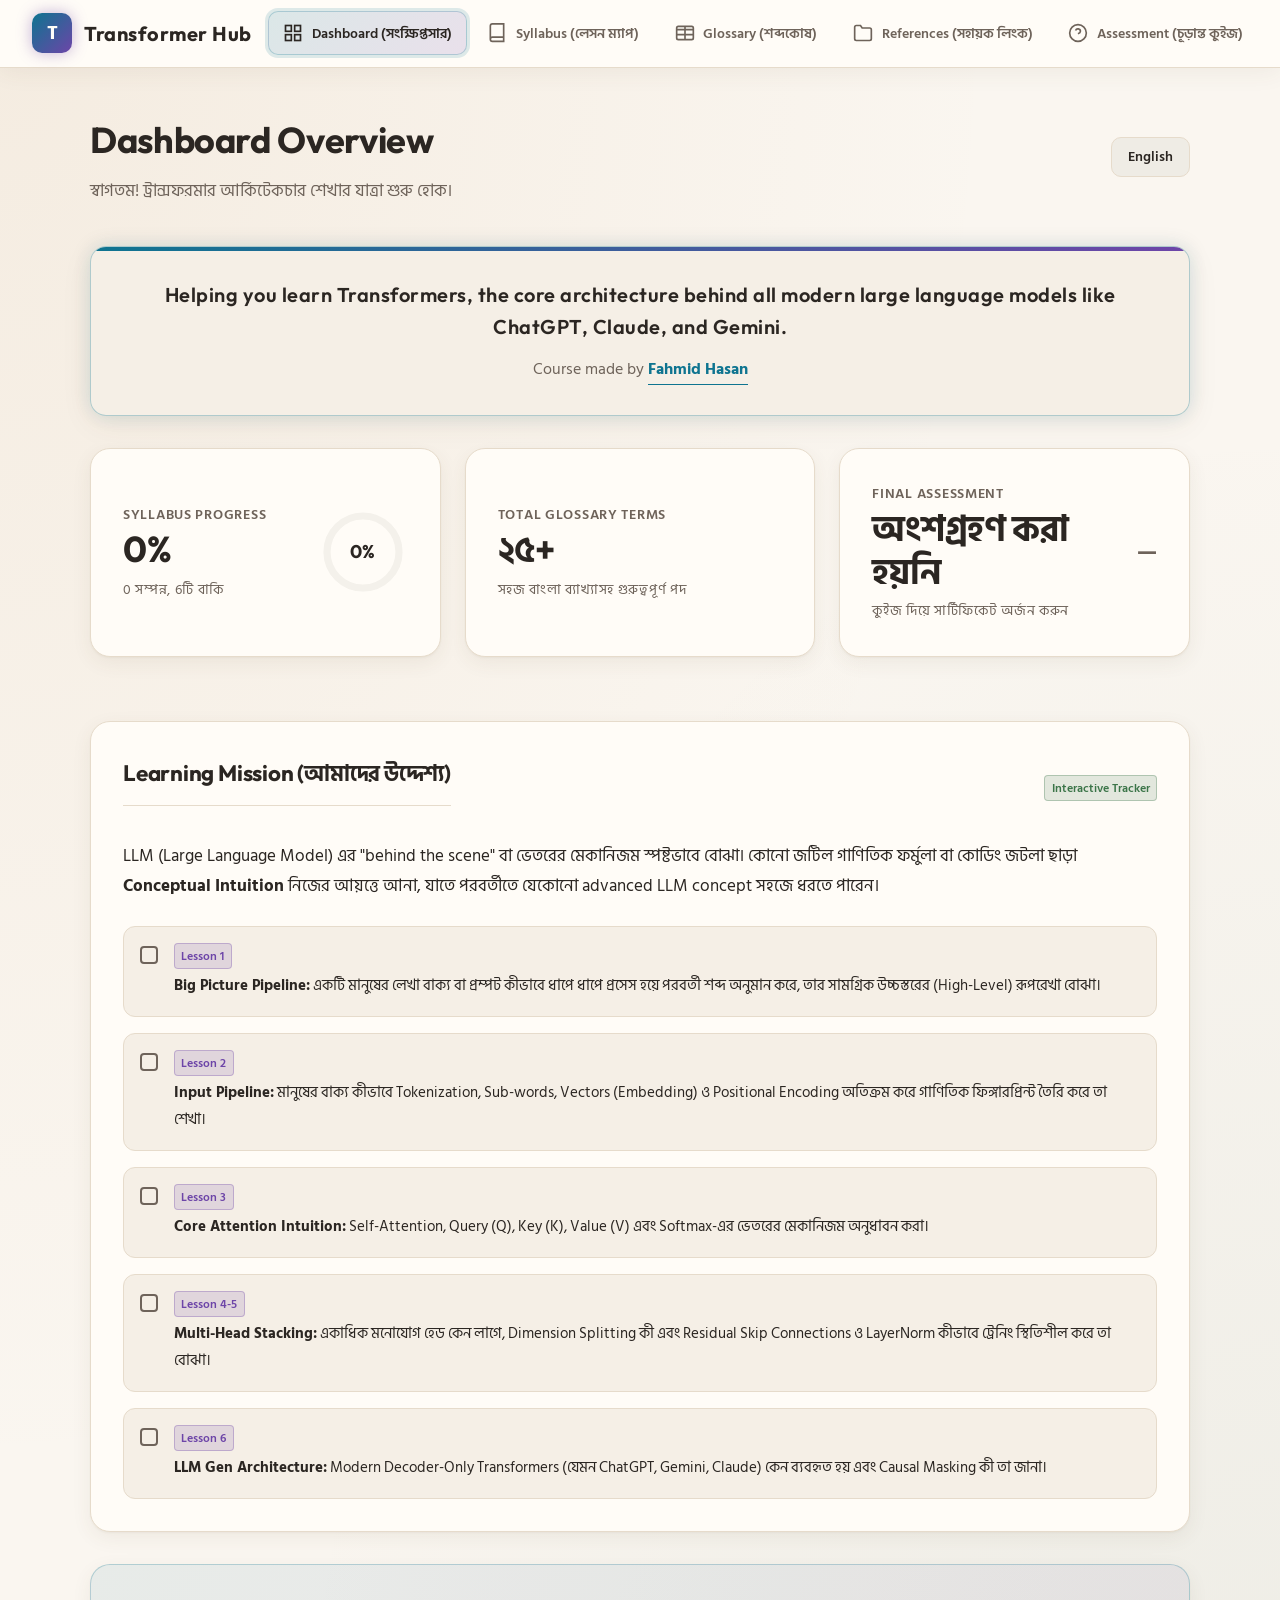
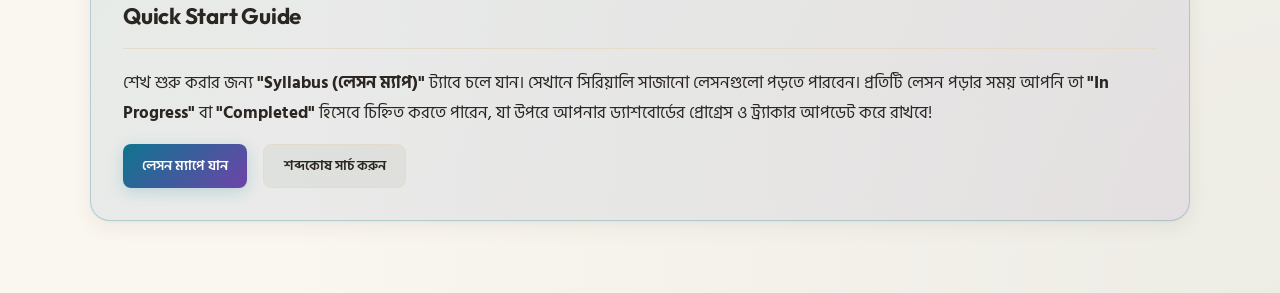
==== commit 8466d1a7: "feat: replace dark theme with a warm ivory reading theme The dark, glassmorphic palette was fatiguin" ====
--- a/index.html
+++ b/index.html
@@ -9,20 +9,55 @@
     <link href="https://fonts.googleapis.com/css2?family=Hind+Siliguri:wght@400;600;700&family=Outfit:wght@300;400;500;600;700&display=swap" rel="stylesheet">
     <style>
         :root {
-            --bg-color: #0b0f19;
-            --sidebar-bg: #0f172a;
-            --card-bg: rgba(30, 41, 59, 0.45);
-            --border-color: rgba(255, 255, 255, 0.08);
-            --text-primary: #f8fafc;
-            --text-secondary: #94a3b8;
-            --accent-cyan: #06b6d4;
-            --accent-purple: #a855f7;
-            --accent-green: #10b981;
-            --accent-pink: #ec4899;
-            --accent-orange: #f59e0b;
-            --shadow: 0 12px 40px 0 rgba(0, 0, 0, 0.5);
-            --glow: 0 0 15px rgba(6, 182, 212, 0.2);
-            --font-main: 'Outfit', 'Hind Siliguri', sans-serif;
+            /* Surfaces */
+            --bg-color:       #FAF6F0;
+            --bg-sunk:        #F2ECE2;
+            --card-bg:        #FFFCF7;
+            --card-bg-alt:    #F5EFE6;
+            --panel-bg:       #FBF6EE;
+            --sidebar-bg:     #FFFCF7;
+
+            /* Lines */
+            --border-color:   #E6DBCB;
+            --border-strong:  #D6C6AF;
+            --border-subtle:  #EFE7DA;
+
+            /* Ink */
+            --text-primary:   #2B2622;
+            --text-body:      #3A342E;
+            --text-secondary: #6E635A;
+            --text-muted:     #756C63;
+            --text-ghost:     #918880;
+            --text-on-accent: #FFFDF9;
+            --ink-rgb:        43, 38, 34;
+
+            /* Accents (retuned for a light ground) */
+            --accent-cyan:    #0E7490;
+            --accent-purple:  #6D45A8;
+            --accent-green:   #3C7549;
+            --accent-orange:  #AA4E07;
+            --accent-pink:    #B03A62;
+            --accent-blue:    #1D5FA8;
+            --accent-red:     #B3261E;
+
+            /* Accent tints */
+            --tint-cyan:      #E4F0F3;
+            --tint-purple:    #EFE9F7;
+            --tint-green:     #E8F1E9;
+            --tint-orange:    #FBEEDC;
+            --tint-pink:      #FAE8EE;
+            --tint-neutral:   #F1E9DD;
+
+            /* Depth */
+            --shadow:         0 1px 2px rgba(90,70,45,.05), 0 6px 20px rgba(90,70,45,.07);
+            --shadow-soft:    0 1px 3px rgba(90,70,45,.06);
+            --ring:           0 0 0 3px rgba(14,116,144,.14);
+            --glow:           var(--ring);
+
+            /* Type */
+            --font-heading:   'Outfit', 'Hind Siliguri', sans-serif;
+            --font-body:      'Hind Siliguri', system-ui, sans-serif;
+            --font-main:      var(--font-body);
         }
 
         * {
@@ -32,17 +67,23 @@
         }
 
         body {
-            font-family: var(--font-main);
+            font-family: var(--font-body);
             background-color: var(--bg-color);
             color: var(--text-primary);
-            line-height: 1.6;
+            line-height: 1.75;
+            font-size: 1.0625rem;
             min-height: 100vh;
             display: flex;
             flex-direction: column;
             background-image:
-                radial-gradient(at 0% 0%, rgba(99, 102, 241, 0.15) 0px, transparent 50%),
-                radial-gradient(at 100% 100%, rgba(6, 182, 212, 0.15) 0px, transparent 50%);
+                radial-gradient(at 0% 0%, rgba(196,146,86,.10) 0px, transparent 55%),
+                radial-gradient(at 100% 100%, rgba(122,148,132,.10) 0px, transparent 55%);
             overflow-x: hidden;
+        }
+
+        h1, h2, h3, h4, h5, h6, .badge, .site-nav-brand-name, .sidebar-brand-name {
+            font-family: var(--font-heading);
+            letter-spacing: -0.01em;
         }
 
         /* Top Navigation Bar (shared design with the lesson pages) */
@@ -59,9 +100,7 @@
             top: 0;
             left: 0;
             z-index: 500;
-            -webkit-backdrop-filter: blur(14px);
-            backdrop-filter: blur(14px);
-            box-shadow: 0 4px 24px rgba(0, 0, 0, 0.18);
+            box-shadow: 0 4px 24px rgba(90, 70, 45, .07);
             transition: padding 0.3s ease;
         }
 
@@ -83,17 +122,15 @@
             justify-content: center;
             font-size: 1.25rem;
             font-weight: bold;
-            color: white;
-            box-shadow: 0 0 15px rgba(168, 85, 247, 0.4);
+            color: var(--text-on-accent);
+            box-shadow: 0 0 15px rgba(109, 69, 168, 0.4);
         }
 
         .sidebar-brand-name {
             font-size: 1.25rem;
             font-weight: 700;
             letter-spacing: 0.5px;
-            background: linear-gradient(135deg, #fff, #94a3b8);
-            -webkit-background-clip: text;
-            -webkit-text-fill-color: transparent;
+            color: var(--text-primary);
         }
 
         .nav-menu {
@@ -126,13 +163,13 @@
 
         .nav-item button:hover {
             color: var(--text-primary);
-            background: rgba(255, 255, 255, 0.05);
+            background: rgba(var(--ink-rgb), 0.05);
         }
 
         .nav-item.active button {
             color: var(--text-primary);
-            background: linear-gradient(135deg, rgba(6, 182, 212, 0.15), rgba(168, 85, 247, 0.15));
-            border-color: rgba(6, 182, 212, 0.25);
+            background: linear-gradient(135deg, rgba(14, 116, 144, 0.15), rgba(109, 69, 168, 0.15));
+            border-color: rgba(14, 116, 144, 0.25);
             box-shadow: var(--glow);
         }
 
@@ -155,8 +192,8 @@
             border: 1px solid var(--border-color);
             border-radius: 12px;
             padding: 1.25rem 1rem;
-            background: rgba(30, 41, 59, 0.2);
-            box-shadow: 0 4px 15px rgba(0, 0, 0, 0.1);
+            background: var(--card-bg-alt);
+            box-shadow: 0 4px 15px rgba(90, 70, 45, .07);
             position: relative;
             overflow: hidden;
             transition: all 0.3s ease;
@@ -173,10 +210,10 @@
         }
 
         .sidebar-footer:hover {
-            border-color: rgba(6, 182, 212, 0.35);
-            box-shadow: 0 8px 25px rgba(6, 182, 212, 0.15);
+            border-color: rgba(14, 116, 144, 0.35);
+            box-shadow: 0 8px 25px rgba(14, 116, 144, 0.15);
             transform: translateY(-2px);
-            background: rgba(30, 41, 59, 0.35);
+            background: var(--card-bg-alt);
         }
 
         .sidebar-footer a {
@@ -188,7 +225,7 @@
 
         .sidebar-footer a:hover {
             color: var(--accent-purple);
-            text-shadow: 0 0 8px rgba(168, 85, 247, 0.4);
+            text-shadow: 0 0 8px rgba(109, 69, 168, 0.4);
         }
 
 
@@ -216,9 +253,7 @@
             font-size: clamp(1.5rem, 4vw, 2.25rem);
             font-weight: 700;
             margin-bottom: 0.35rem;
-            background: linear-gradient(135deg, #fff, #94a3b8);
-            -webkit-background-clip: text;
-            -webkit-text-fill-color: transparent;
+            color: var(--text-primary);
         }
 
         .header-title p {
@@ -249,13 +284,11 @@
             padding: 2rem;
             margin-bottom: 2rem;
             box-shadow: var(--shadow);
-            backdrop-filter: blur(12px);
-            -webkit-backdrop-filter: blur(12px);
             transition: border-color 0.3s, transform 0.3s;
         }
 
         .card:hover {
-            border-color: rgba(255, 255, 255, 0.15);
+            border-color: var(--text-ghost);
         }
 
         .card h2 {
@@ -315,7 +348,7 @@
 
         .progress-circle-bg {
             fill: none;
-            stroke: rgba(255, 255, 255, 0.05);
+            stroke: rgba(var(--ink-rgb), 0.05);
             stroke-width: 8;
         }
 
@@ -336,7 +369,7 @@
             transform: translate(-50%, -50%);
             font-size: 1.15rem;
             font-weight: 700;
-            font-family: 'Outfit', sans-serif;
+            font-family: var(--font-heading);
             color: var(--text-primary);
         }
 
@@ -359,7 +392,7 @@
             display: flex;
             align-items: flex-start;
             gap: 1rem;
-            background: rgba(15, 23, 42, 0.4);
+            background: var(--card-bg-alt);
             border: 1px solid var(--border-color);
             padding: 1rem;
             border-radius: 12px;
@@ -368,8 +401,8 @@
         }
 
         .goal-item:hover {
-            border-color: rgba(255, 255, 255, 0.15);
-            background: rgba(30, 41, 59, 0.5);
+            border-color: var(--text-ghost);
+            background: var(--card-bg-alt);
         }
 
         .goal-checkbox {
@@ -393,7 +426,7 @@
 
         .goal-checkbox::after {
             content: "✓";
-            color: white;
+            color: var(--text-on-accent);
             font-size: 0.8rem;
             font-weight: bold;
             display: none;
@@ -413,8 +446,8 @@
         }
 
         .goal-tag {
-            background: rgba(168, 85, 247, 0.15);
-            border: 1px solid rgba(168, 85, 247, 0.3);
+            background: rgba(109, 69, 168, 0.15);
+            border: 1px solid rgba(109, 69, 168, 0.3);
             color: var(--accent-purple);
             padding: 0.1rem 0.4rem;
             border-radius: 4px;
@@ -438,7 +471,7 @@
             width: 4px;
             background: linear-gradient(to bottom, var(--accent-cyan), var(--accent-purple), var(--accent-pink));
             border-radius: 2px;
-            box-shadow: 0 0 10px rgba(6, 182, 212, 0.15);
+            box-shadow: 0 0 10px rgba(14, 116, 144, 0.15);
         }
 
         .roadmap-node {
@@ -475,7 +508,7 @@
 
         .roadmap-node.completed .roadmap-marker::after {
             content: "✓";
-            color: white;
+            color: var(--text-on-accent);
             font-size: 0.7rem;
             font-weight: bold;
         }
@@ -491,7 +524,6 @@
             border-radius: 16px;
             padding: 1.5rem 2rem;
             box-shadow: var(--shadow);
-            backdrop-filter: blur(8px);
             display: flex;
             justify-content: space-between;
             align-items: center;
@@ -502,8 +534,8 @@
 
         .roadmap-card:hover {
             transform: translateX(8px);
-            border-color: rgba(6, 182, 212, 0.3);
-            box-shadow: 0 8px 30px rgba(6, 182, 212, 0.08);
+            border-color: rgba(14, 116, 144, 0.3);
+            box-shadow: 0 8px 30px rgba(14, 116, 144, 0.08);
         }
 
         .roadmap-card-info {
@@ -512,7 +544,7 @@
         }
 
         .roadmap-card-badge {
-            background: rgba(255, 255, 255, 0.05);
+            background: rgba(var(--ink-rgb), 0.05);
             padding: 0.2rem 0.6rem;
             border-radius: 50px;
             font-size: 0.8rem;
@@ -544,7 +576,7 @@
 
         /* Dropdown custom styling */
         .status-dropdown {
-            background: #1e293b;
+            background: var(--card-bg-alt);
             border: 1px solid var(--border-color);
             color: var(--text-primary);
             padding: 0.5rem 1rem;
@@ -557,11 +589,11 @@
         }
 
         .status-dropdown:hover {
-            border-color: rgba(255, 255, 255, 0.2);
+            border-color: var(--text-ghost);
         }
 
         .status-dropdown option {
-            background: #0f172a;
+            background: var(--card-bg-alt);
             color: var(--text-primary);
         }
 
@@ -581,8 +613,8 @@
 
         .btn-primary {
             background: linear-gradient(135deg, var(--accent-cyan), var(--accent-purple));
-            color: white;
-            box-shadow: 0 4px 15px rgba(6, 182, 212, 0.2);
+            color: var(--text-on-accent);
+            box-shadow: 0 4px 15px rgba(14, 116, 144, 0.2);
         }
 
         .btn-primary:hover {
@@ -591,14 +623,14 @@
         }
 
         .btn-secondary {
-            background: rgba(255, 255, 255, 0.05);
+            background: rgba(var(--ink-rgb), 0.05);
             border: 1px solid var(--border-color);
             color: var(--text-primary);
         }
 
         .btn-secondary:hover {
-            background: rgba(255, 255, 255, 0.1);
-            border-color: rgba(255, 255, 255, 0.2);
+            background: rgba(var(--ink-rgb), 0.1);
+            border-color: var(--text-ghost);
         }
 
         /* Glossary Explorer View Specific */
@@ -617,7 +649,7 @@
 
         .search-input {
             width: 100%;
-            background: rgba(30, 41, 59, 0.5);
+            background: var(--card-bg-alt);
             border: 1px solid var(--border-color);
             color: var(--text-primary);
             padding: 0.75rem 1.25rem 0.75rem 2.75rem;
@@ -630,7 +662,7 @@
 
         .search-input:focus {
             border-color: var(--accent-cyan);
-            background: rgba(30, 41, 59, 0.8);
+            background: var(--card-bg-alt);
             box-shadow: var(--glow);
         }
 
@@ -644,7 +676,7 @@
         }
 
         .category-filter {
-            background: rgba(30, 41, 59, 0.5);
+            background: var(--card-bg-alt);
             border: 1px solid var(--border-color);
             color: var(--text-primary);
             padding: 0.75rem 1.25rem;
@@ -681,8 +713,8 @@
 
         .glossary-card:hover {
             transform: translateY(-3px);
-            border-color: rgba(168, 85, 247, 0.3);
-            box-shadow: 0 8px 30px rgba(168, 85, 247, 0.08);
+            border-color: rgba(109, 69, 168, 0.3);
+            box-shadow: 0 8px 30px rgba(109, 69, 168, 0.08);
         }
 
         .glossary-card-header {
@@ -716,7 +748,7 @@
 
         .glossary-card-def {
             font-size: 0.9rem;
-            color: #cbd5e1;
+            color: var(--text-body);
             line-height: 1.5;
         }
 
@@ -739,8 +771,8 @@
 
         .resource-card:hover {
             transform: translateY(-4px);
-            border-color: rgba(16, 185, 129, 0.3);
-            box-shadow: 0 8px 30px rgba(16, 185, 129, 0.08);
+            border-color: rgba(60, 117, 73, 0.3);
+            box-shadow: 0 8px 30px rgba(60, 117, 73, 0.08);
         }
 
         .resource-type-badge {
@@ -755,27 +787,27 @@
         }
 
         .resource-type-article {
-            background: rgba(6, 182, 212, 0.15);
+            background: rgba(14, 116, 144, 0.15);
             color: var(--accent-cyan);
-            border: 1px solid rgba(6, 182, 212, 0.3);
+            border: 1px solid rgba(14, 116, 144, 0.3);
         }
 
         .resource-type-video {
-            background: rgba(245, 158, 11, 0.15);
+            background: rgba(170, 78, 7, 0.15);
             color: var(--accent-orange);
-            border: 1px solid rgba(245, 158, 11, 0.3);
+            border: 1px solid rgba(170, 78, 7, 0.3);
         }
 
         .resource-type-paper {
-            background: rgba(168, 85, 247, 0.15);
+            background: rgba(109, 69, 168, 0.15);
             color: var(--accent-purple);
-            border: 1px solid rgba(168, 85, 247, 0.3);
+            border: 1px solid rgba(109, 69, 168, 0.3);
         }
 
         .resource-type-wisdom {
-            background: rgba(236, 72, 153, 0.15);
+            background: rgba(176, 58, 98, 0.15);
             color: var(--accent-pink);
-            border: 1px solid rgba(236, 72, 153, 0.3);
+            border: 1px solid rgba(176, 58, 98, 0.3);
         }
 
         .resource-title {
@@ -807,8 +839,7 @@
         }
 
         .resource-link:hover {
-            color: white;
-            text-shadow: 0 0 5px rgba(16, 185, 129, 0.5);
+            color: var(--accent-cyan);
         }
 
         /* Final Quiz / Assessment Styles */
@@ -865,7 +896,7 @@
         }
 
         .quiz-option-item {
-            background: rgba(15, 23, 42, 0.4);
+            background: var(--card-bg-alt);
             border: 1px solid var(--border-color);
             padding: 1rem 1.25rem;
             border-radius: 12px;
@@ -879,25 +910,25 @@
 
         .quiz-option-item:hover {
             border-color: var(--accent-cyan);
-            background: rgba(30, 41, 59, 0.6);
+            background: var(--card-bg-alt);
         }
 
         .quiz-option-item.selected {
             border-color: var(--accent-purple);
-            background: rgba(168, 85, 247, 0.1);
+            background: rgba(109, 69, 168, 0.1);
         }
 
         .quiz-option-item.correct {
             border-color: var(--accent-green);
-            background: rgba(16, 185, 129, 0.1);
-            color: #10b981;
+            background: rgba(60, 117, 73, 0.1);
+            color: var(--accent-green);
             font-weight: bold;
         }
 
         .quiz-option-item.incorrect {
-            border-color: #ef4444;
-            background: rgba(239, 68, 68, 0.1);
-            color: #f87171;
+            border-color: var(--accent-red);
+            background: rgba(179, 38, 30, 0.1);
+            color: var(--accent-red);
         }
 
         .quiz-bullet {
@@ -916,19 +947,19 @@
         .quiz-option-item.selected .quiz-bullet {
             border-color: var(--accent-purple);
             background: var(--accent-purple);
-            color: white;
+            color: var(--text-on-accent);
         }
 
         .quiz-option-item.correct .quiz-bullet {
             border-color: var(--accent-green);
             background: var(--accent-green);
-            color: white;
+            color: var(--text-on-accent);
         }
 
         .quiz-option-item.incorrect .quiz-bullet {
-            border-color: #ef4444;
-            background: #ef4444;
-            color: white;
+            border-color: var(--accent-red);
+            background: var(--accent-red);
+            color: var(--text-on-accent);
         }
 
         .quiz-nav-footer {
@@ -942,14 +973,14 @@
 
         /* Certificate display styles */
         .certificate-wrapper {
-            background: linear-gradient(135deg, #1e1b4b, #030712);
-            border: 6px double #312e81;
+            background: linear-gradient(135deg, var(--card-bg-alt), var(--card-bg-alt));
+            border: 6px double var(--border-strong);
             border-radius: 20px;
             padding: 3rem 2rem;
             text-align: center;
             position: relative;
             overflow: hidden;
-            box-shadow: 0 20px 50px rgba(0, 0, 0, 0.7);
+            box-shadow: 0 20px 50px rgba(90, 70, 45, .07);
             margin-top: 1rem;
         }
 
@@ -961,15 +992,15 @@
             width: 140%;
             height: 140%;
             background-image: 
-                radial-gradient(circle at 10% 10%, rgba(6, 182, 212, 0.05) 0%, transparent 40%),
-                radial-gradient(circle at 90% 90%, rgba(168, 85, 247, 0.05) 0%, transparent 40%);
+                radial-gradient(circle at 10% 10%, rgba(14, 116, 144, 0.05) 0%, transparent 40%),
+                radial-gradient(circle at 90% 90%, rgba(109, 69, 168, 0.05) 0%, transparent 40%);
             pointer-events: none;
         }
 
         .cert-badge {
             font-size: 4.5rem;
             margin-bottom: 1.5rem;
-            filter: drop-shadow(0 0 10px rgba(245, 158, 11, 0.4));
+            filter: drop-shadow(0 0 10px rgba(170, 78, 7, 0.4));
         }
 
         .cert-title {
@@ -979,7 +1010,7 @@
             text-transform: uppercase;
             letter-spacing: 2px;
             margin-bottom: 0.5rem;
-            font-family: 'Outfit', sans-serif;
+            font-family: var(--font-heading);
         }
 
         .cert-subtitle {
@@ -1002,8 +1033,8 @@
             font-size: 1.5rem;
             font-weight: 700;
             color: var(--accent-green);
-            background: rgba(16, 185, 129, 0.1);
-            border: 1px dashed rgba(16, 185, 129, 0.3);
+            background: rgba(60, 117, 73, 0.1);
+            border: 1px dashed rgba(60, 117, 73, 0.3);
             display: inline-block;
             padding: 0.5rem 1.5rem;
             border-radius: 10px;
@@ -1014,12 +1045,12 @@
             width: 80px;
             height: 80px;
             border-radius: 50%;
-            background: linear-gradient(135deg, #f59e0b, #d97706);
-            border: 4px solid #fef3c7;
+            background: linear-gradient(135deg, var(--accent-orange), var(--accent-orange));
+            border: 4px solid var(--tint-orange);
             display: flex;
             align-items: center;
             justify-content: center;
-            color: #78350f;
+            color: var(--text-on-accent);
             font-weight: 900;
             font-size: 0.75rem;
             margin: 0 auto 1.5rem auto;
@@ -1034,104 +1065,11 @@
             font-style: italic;
         }
 
-        /* Quick View IFrame Reader Drawer Overlay */
-        .preview-drawer {
-            position: fixed;
-            top: 0;
-            right: -100%;
-            width: 70%;
-            height: 100%;
-            background-color: #0b0f19;
-            box-shadow: -10px 0 40px rgba(0, 0, 0, 0.7);
-            border-left: 1px solid var(--border-color);
-            z-index: 1000;
-            transition: right 0.4s cubic-bezier(0.16, 1, 0.3, 1);
-            display: flex;
-            flex-direction: column;
-        }
-
-        .preview-drawer.open {
-            right: 0;
-        }
-
-        .preview-drawer-header {
-            background-color: var(--sidebar-bg);
-            padding: 1.25rem 2rem;
-            border-bottom: 1px solid var(--border-color);
-            display: flex;
-            justify-content: space-between;
-            align-items: center;
-        }
-
-        .preview-drawer-title h3 {
-            font-size: 1.15rem;
-            font-weight: 700;
-            color: var(--text-primary);
-        }
-
-        .preview-drawer-controls {
-            display: flex;
-            align-items: center;
-            gap: 1rem;
-        }
-
-        .preview-iframe-container {
-            flex-grow: 1;
-            width: 100%;
-            background: white;
-            position: relative;
-        }
-
-        .preview-iframe {
-            width: 100%;
-            height: 100%;
-            border: none;
-        }
-
-        .preview-drawer-backdrop {
-            position: fixed;
-            top: 0;
-            left: 0;
-            width: 100%;
-            height: 100%;
-            background: rgba(0, 0, 0, 0.6);
-            backdrop-filter: blur(4px);
-            z-index: 999;
-            opacity: 0;
-            pointer-events: none;
-            transition: opacity 0.3s ease;
-        }
-
-        .preview-drawer-backdrop.active {
-            opacity: 1;
-            pointer-events: auto;
-        }
-
-        .close-btn {
-            font-size: 1.5rem;
-            color: var(--text-secondary);
-            background: none;
-            border: none;
-            cursor: pointer;
-            transition: color 0.2s;
-            display: flex;
-            align-items: center;
-            justify-content: center;
-            width: 32px;
-            height: 32px;
-            border-radius: 50%;
-        }
-
-        .close-btn:hover {
-            color: white;
-            background: rgba(255, 255, 255, 0.08);
-        }
-
         /* Mobile responsive adjustments */
         .mobile-hamburger {
             display: none;
             margin-left: auto;
-            background: rgba(255, 255, 255, 0.05);
+            background: rgba(var(--ink-rgb), 0.05);
             border: 1px solid var(--border-color);
             color: var(--text-primary);
             font-size: 1.5rem;
@@ -1161,17 +1099,15 @@
                 border-bottom: 1px solid var(--border-color);
                 padding: 1.25rem 1.5rem;
                 z-index: 90;
-                box-shadow: 0 16px 34px rgba(0, 0, 0, 0.45);
+                box-shadow: 0 16px 34px rgba(90, 70, 45, .07);
             }
             .nav-menu.open { display: flex; }
             .nav-item button { width: 100%; min-height: 44px; }
-            .preview-drawer { width: 90%; }
         }
 
         @media (max-width: 768px) {
             .sidebar { padding: 0.9rem 1.25rem; }
             .main-panel { padding: 1.5rem; }
-            .preview-drawer { width: 100%; }
 
             .roadmap-card {
                 flex-direction: column;
@@ -1245,7 +1181,7 @@
         }
 
         .lang-toggle-btn {
-            background: rgba(255, 255, 255, 0.05);
+            background: rgba(var(--ink-rgb), 0.05);
             border: 1px solid var(--border-color);
             color: var(--text-primary);
             padding: 0 1rem;
@@ -1262,8 +1198,8 @@
         }
         
         .lang-toggle-btn:hover {
-            background: rgba(255, 255, 255, 0.1);
-            border-color: rgba(255, 255, 255, 0.2);
+            background: rgba(var(--ink-rgb), 0.1);
+            border-color: var(--text-ghost);
             transform: scale(1.05);
         }
         
@@ -1279,7 +1215,7 @@
         
 
         /* Apply transitions globally to key elements */
-        body, aside, main, .card, button, input, select, .sidebar, .nav-item button, .glossary-card, .resource-card, .roadmap-card, .goal-item, .pe-word-btn, .step-node, .vector-visualizer, .vector-table, .close-btn {
+        body, aside, main, .card, button, input, select, .sidebar, .nav-item button, .glossary-card, .resource-card, .roadmap-card, .goal-item, .pe-word-btn, .step-node, .vector-visualizer, .vector-table {
             transition: background-color 0.3s ease, border-color 0.3s ease, color 0.3s ease, box-shadow 0.3s ease, transform 0.3s ease;
         }
 
@@ -1304,11 +1240,8 @@
             }
         }
 
-        /* backdrop-filter blur is GPU-expensive on phones — drop it on small screens */
         @media (max-width: 768px) {
-            .card, .roadmap-card, .preview-drawer-backdrop {
-                backdrop-filter: none;
-                -webkit-backdrop-filter: none;
+            .card, .roadmap-card {
             }
         }
     </style>
@@ -1385,9 +1318,9 @@
         <!-- DASHBOARD VIEW -->
         <section class="view-section active" id="view-dashboard">
             <!-- Course Attribution Banner -->
-            <div style="text-align: center; margin-bottom: 2rem; padding: 2rem 1.5rem; border: 1px solid rgba(6, 182, 212, 0.3); border-radius: 16px; background: linear-gradient(135deg, rgba(15, 23, 42, 0.8), rgba(30, 41, 59, 0.6)); box-shadow: 0 8px 32px rgba(0, 0, 0, 0.2), 0 0 20px rgba(6, 182, 212, 0.15); position: relative; overflow: hidden; backdrop-filter: blur(10px);">
+            <div style="text-align: center; margin-bottom: 2rem; padding: 2rem 1.5rem; border: 1px solid rgba(14, 116, 144, 0.3); border-radius: 16px; background: linear-gradient(135deg, var(--card-bg-alt), var(--card-bg-alt)); box-shadow: 0 8px 32px rgba(90, 70, 45, .07), 0 0 20px rgba(14, 116, 144, 0.15); position: relative; overflow: hidden;">
                 <div style="position: absolute; top: 0; left: 0; right: 0; height: 4px; background: linear-gradient(90deg, var(--accent-cyan), var(--accent-purple));"></div>
-                <h3 style="font-size: 1.25rem; line-height: 1.6; margin-bottom: 0.75rem; color: #ffffff; font-weight: 600; letter-spacing: 0.5px;">Helping you learn Transformers, the core architecture behind all modern large language models like ChatGPT, Claude, and Gemini.</h3>
+                <h3 style="font-size: 1.25rem; line-height: 1.6; margin-bottom: 0.75rem; color: var(--text-primary); font-weight: 600; letter-spacing: 0.5px;">Helping you learn Transformers, the core architecture behind all modern large language models like ChatGPT, Claude, and Gemini.</h3>
                 <p style="font-size: 1rem; color: var(--text-secondary); margin: 0;">Course made by <a href="https://web.facebook.com/fahmid.hasan.190797/" target="_blank" style="color: var(--accent-cyan); text-decoration: none; font-weight: 700; border-bottom: 1px solid var(--accent-cyan); padding-bottom: 2px; transition: all 0.3s ease;">Fahmid Hasan</a></p>
             </div>
 
@@ -1433,7 +1366,7 @@
             <div class="card">
                 <div class="mission-header">
                     <h2 id="mission-card-title">Learning Mission (আমাদের উদ্দেশ্য)</h2>
-                    <span class="goal-tag" id="mission-tracker-badge" style="background: rgba(16, 185, 129, 0.15); border-color: rgba(16, 185, 129, 0.3); color: var(--accent-green);">Interactive Tracker</span>
+                    <span class="goal-tag" id="mission-tracker-badge" style="background: rgba(60, 117, 73, 0.15); border-color: rgba(60, 117, 73, 0.3); color: var(--accent-green);">Interactive Tracker</span>
                 </div>
                 <p id="mission-card-desc">LLM (Large Language Model) এর "behind the scene" বা ভেতরের মেকানিজম স্পষ্টভাবে বোঝা। কোনো জটিল গাণিতিক ফর্মুলা বা কোডিং জটলা ছাড়া <strong>Conceptual Intuition</strong> নিজের আয়ত্তে আনা, যাতে পরবর্তীতে যেকোনো advanced LLM concept সহজে ধরতে পারেন।</p>
                 
@@ -1477,7 +1410,7 @@
             </div>
 
             <!-- Quick Start Box -->
-            <div class="card" id="quick-start-card" style="background: linear-gradient(135deg, rgba(6, 182, 212, 0.08), rgba(168, 85, 247, 0.08)); border-color: rgba(6, 182, 212, 0.25);">
+            <div class="card" id="quick-start-card" style="background: linear-gradient(135deg, rgba(14, 116, 144, 0.08), rgba(109, 69, 168, 0.08)); border-color: rgba(14, 116, 144, 0.25);">
                 <h2 id="quick-start-title">Quick Start Guide</h2>
                 <p id="quick-start-desc">শেখ শুরু করার জন্য <strong>"Syllabus (লেসন ম্যাপ)"</strong> ট্যাবে চলে যান। সেখানে সিরিয়ালি সাজানো লেসনগুলো পড়তে পারবেন। প্রতিটি লেসন পড়ার সময় আপনি তা <strong>"In Progress"</strong> বা <strong>"Completed"</strong> হিসেবে চিহ্নিত করতে পারেন, যা উপরে আপনার ড্যাশবোর্ডের প্রোগ্রেস ও ট্র্যাকার আপডেট করে রাখবে!</p>
                 <div style="margin-top: 1rem; display: flex; gap: 1rem;">
@@ -1566,7 +1499,7 @@
                         <div class="cert-subtitle" id="cert-subtitle">Bengali Transformer Learning Hub</div>
                         <div class="cert-statement" id="cert-statement">
                             গর্বের সাথে প্রত্যয়ন করা যাচ্ছে যে,<br>
-                            <strong style="font-size: 1.6rem; color: white;" id="cert-user-name">শিক্ষার্থী</strong><br>
+                            <strong style="font-size: 1.6rem; color: var(--text-primary);" id="cert-user-name">শিক্ষার্থী</strong><br>
                             সাফল্যের সাথে <strong>Transformer Architecture and LLM Mechanics</strong>-এর কুইজ সম্পন্ন করেছেন।
                         </div>
                         <div class="cert-score" id="cert-final-score">Score: 5 / 5 (100%)</div>
@@ -1582,29 +1515,6 @@
         </section>
     </main>
 
-    <!-- Fullscreen IFrame Reader Overlay -->
-    <div class="preview-drawer-backdrop" id="preview-backdrop" onclick="closeLessonPreview()"></div>
-    <div class="preview-drawer" id="preview-drawer">
-        <div class="preview-drawer-header">
-            <div class="preview-drawer-title">
-                <h3 id="preview-lesson-title">Lesson Preview</h3>
-            </div>
-            <div class="preview-drawer-controls">
-                <select class="status-dropdown" id="preview-status-dropdown" onchange="onPreviewStatusChange(this.value)">
-                    <option value="not-started" id="preview-opt-not-started">Not Started</option>
-                    <option value="in-progress" id="preview-opt-in-progress">In Progress</option>
-                    <option value="completed" id="preview-opt-completed">Completed</option>
-                </select>
-                <a class="btn btn-secondary" id="preview-open-tab-btn" target="_blank" href="#">
-                    <span id="preview-open-tab-text">New Tab</span> ↗
-                </a>
-                <button class="close-btn" onclick="closeLessonPreview()">✕</button>
-            </div>
-        </div>
-        <div class="preview-iframe-container">
-            <iframe class="preview-iframe" id="preview-iframe" src="" loading="lazy" title="Lesson preview"></iframe>
-        </div>
-    </div>
 <script>
         // --- 1. Static Databases (Bengali) ---
         const lessonsData = [
@@ -2248,8 +2158,7 @@
 
         // --- 2. Logical State Management ---
         let currentTab = "dashboard";
-        let activeLessonPreviewId = null;
-        
+
         // Active pointer arrays based on language
         let activeLessonsData = lessonsData;
         let activeGlossaryData = glossaryData;
@@ -2300,10 +2209,6 @@
                 "quiz-intro-title": "Transformer Architecture Assessment",
                 "quiz-intro-desc": "৬টি লেসন শেষ করার পর আপনার অর্জিত জ্ঞান যাচাইয়ের জন্য প্রস্তুত? ৫টি বহুনির্বাচনী প্রশ্নের সঠিক উত্তর দিয়ে সফলতার সাথে উত্তীর্ণ হয়ে অর্জন করুন আপনার <strong>\"Transformer Hub Completion Certificate\"</strong>!",
                 "quiz-start-btn": "কুইজ শুরু করুন",
-                "preview-opt-not-started": "Not Started",
-                "preview-opt-in-progress": "In Progress",
-                "preview-opt-completed": "Completed",
-                "preview-open-tab-text": "New Tab",
                 "quiz-restart-btn": "পুনরায় কুইজ দিন",
                 "quiz-back-btn": "ড্যাশবোর্ডে ফিরে যান"
             },
@@ -2337,10 +2242,6 @@
                 "quiz-intro-title": "Transformer Architecture Assessment",
                 "quiz-intro-desc": "Ready to test your knowledge after completing the 6 modules? Answer 5 multiple-choice questions correctly to earn your <strong>\"Transformer Hub Completion Certificate\"</strong>!",
                 "quiz-start-btn": "Start Quiz",
-                "preview-opt-not-started": "Not Started",
-                "preview-opt-in-progress": "In Progress",
-                "preview-opt-completed": "Completed",
-                "preview-open-tab-text": "New Tab",
                 "quiz-restart-btn": "Retake Quiz",
                 "quiz-back-btn": "Back to Dashboard"
             }
@@ -2462,7 +2363,7 @@
                 else if (status === 'in-progress') nodeClass = 'in-progress';
 
                 const isEn = (currentLang === 'en');
-                const quickReadText = isEn ? "Quick Read" : "Quick Read";
+                const startReadingText = isEn ? "Start Reading" : "পড়া শুরু করুন";
                 const optNotStarted = isEn ? "Not Started" : "শুরু করা হয়নি";
                 const optInProgress = isEn ? "In Progress" : "চলমান";
                 const optCompleted = isEn ? "Completed" : "সম্পন্ন";
@@ -2482,8 +2383,8 @@
                                     <option value="in-progress" ${status === 'in-progress' ? 'selected' : ''}>${optInProgress}</option>
                                     <option value="completed" ${status === 'completed' ? 'selected' : ''}>${optCompleted}</option>
                                 </select>
-                                <button class="btn btn-primary" onclick="openLessonPreview('${lesson.id}')">
-                                    ${quickReadText}
+                                <button class="btn btn-primary" onclick="openLesson('${lesson.id}')">
+                                    ${startReadingText}
                                 </button>
                             </div>
                         </div>
@@ -2558,7 +2459,7 @@
                 statusEl.innerText = isEn ? `Certified (${quizScore}/5)` : `Certified (${quizScore}/5)`;
                 scoreSubEl.innerText = isEn ? `Latest Score: ${Math.round((quizScore/5)*100)}% • Quiz Completed` : `সর্বশেষ স্কোর: ${Math.round((quizScore/5)*100)}% • কুইজ সম্পন্ন`;
                 badgeEl.innerText = "★";
-                badgeEl.style.filter = "drop-shadow(0 0 10px rgba(16, 185, 129, 0.4))";
+                badgeEl.style.filter = "drop-shadow(0 0 10px rgba(60, 117, 73, 0.4))";
             } else {
                 statusEl.innerText = isEn ? "Not Attempted" : "অংশগ্রহণ করা হয়নি";
                 scoreSubEl.innerText = isEn ? "Complete the quiz to earn your certificate" : "কুইজ দিয়ে সার্টিফিকেট অর্জন করুন";
@@ -2657,55 +2558,16 @@
             }
         }
 
-        // --- 7. Lesson Preview Drawer System (iframe inline) ---
-        function openLessonPreview(lessonId) {
+        // --- 7. Lesson Navigation ---
+        // Navigate directly to the lesson in the same tab (no intermediate view / extra tab).
+        function openLesson(lessonId) {
             const lesson = activeLessonsData.find(l => l.id === lessonId);
             if (!lesson) return;
-            
-            activeLessonPreviewId = lessonId;
-            
-            // Set header parameters
-            const titleEl = document.getElementById('preview-lesson-title');
-            const openTabBtn = document.getElementById('preview-open-tab-btn');
-            if (titleEl) titleEl.innerText = lesson.title;
-            if (openTabBtn) openTabBtn.href = lesson.file;
-            
-            // Sync status select
-            const status = lessonProgress[lessonId] || 'not-started';
-            const statusDropdown = document.getElementById('preview-status-dropdown');
-            if (statusDropdown) statusDropdown.value = status;
-            
-            // Load iframe src — force reload by clearing src first (fixes lesson-switching bug)
-            const iframe = document.getElementById('preview-iframe');
-            if (iframe) {
-                iframe.src = "";
-                // Use setTimeout to ensure the src reset is processed before setting the new URL
-                setTimeout(() => { iframe.src = lesson.file; }, 50);
-            }
-            
-            // Open drawer
-            const drawer = document.getElementById('preview-drawer');
-            const backdrop = document.getElementById('preview-backdrop');
-            if (drawer) drawer.classList.add('open');
-            if (backdrop) backdrop.classList.add('active');
-        }
-
-        function closeLessonPreview() {
-            const drawer = document.getElementById('preview-drawer');
-            const backdrop = document.getElementById('preview-backdrop');
-            if (drawer) drawer.classList.remove('open');
-            if (backdrop) backdrop.classList.remove('active');
-            
-            // Unload iframe source to stop video/animations in background
-            const iframe = document.getElementById('preview-iframe');
-            if (iframe) iframe.src = "";
-            activeLessonPreviewId = null;
-        }
-
-        function onPreviewStatusChange(newStatus) {
-            if (activeLessonPreviewId) {
-                updateLessonStatus(activeLessonPreviewId, newStatus);
-            }
+            // Mark as in-progress if it hasn't been started yet, then go to the lesson.
+            if ((lessonProgress[lessonId] || 'not-started') === 'not-started') {
+                updateLessonStatus(lessonId, 'in-progress');
+            }
+            window.location.href = lesson.file;
         }
 
         // --- 8. Glossary Filter Engine ---
@@ -2921,20 +2783,6 @@
             if (quizScore !== null) {
                 renderCertificateLang();
             }
-
-            // 6. Reload active preview lesson with the correct language version if drawer open
-            if (activeLessonPreviewId) {
-                const lesson = activeLessonsData.find(l => l.id === activeLessonPreviewId);
-                if (lesson) {
-                    const titleEl = document.getElementById('preview-lesson-title');
-                    const openTabBtn = document.getElementById('preview-open-tab-btn');
-                    const iframe = document.getElementById('preview-iframe');
-                    
-                    if (titleEl) titleEl.innerText = lesson.title;
-                    if (openTabBtn) openTabBtn.href = lesson.file;
-                    if (iframe) iframe.src = lesson.file;
-                }
-            }
         }
 
         function translateDOM() {
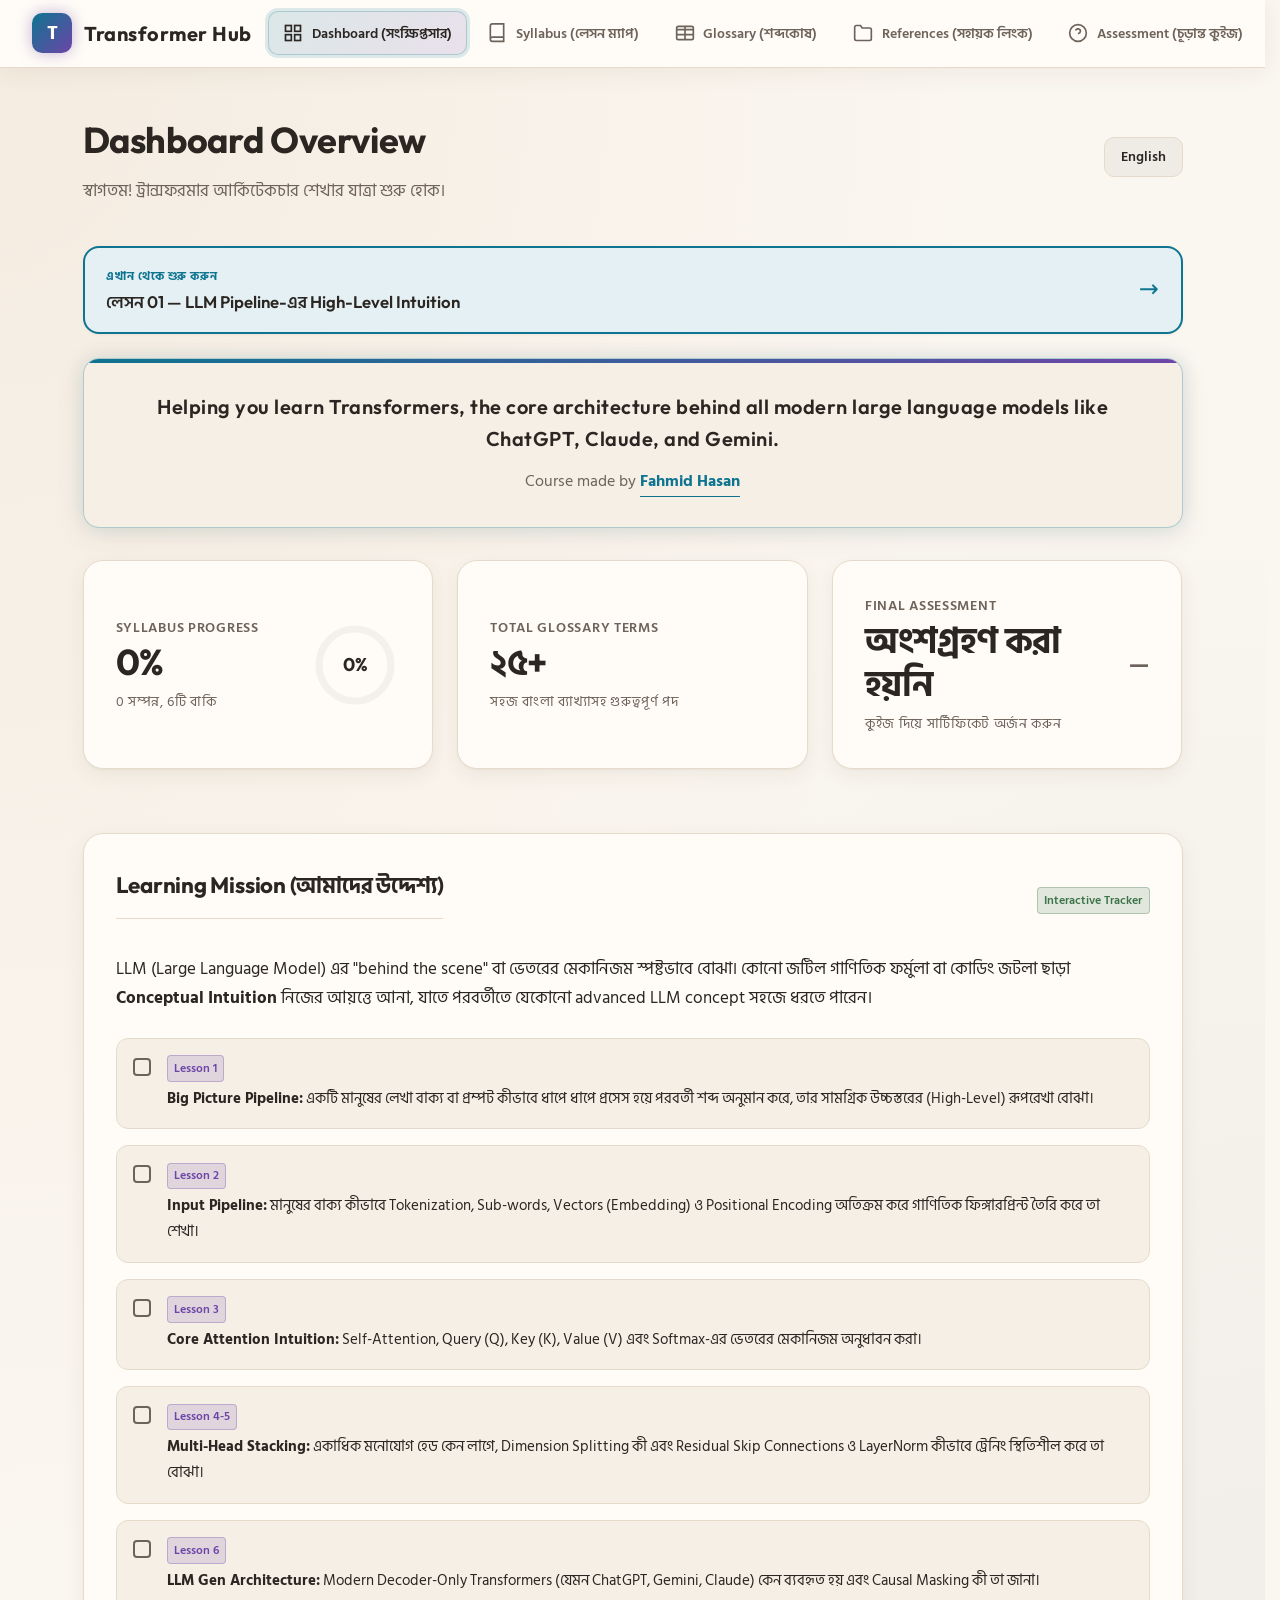
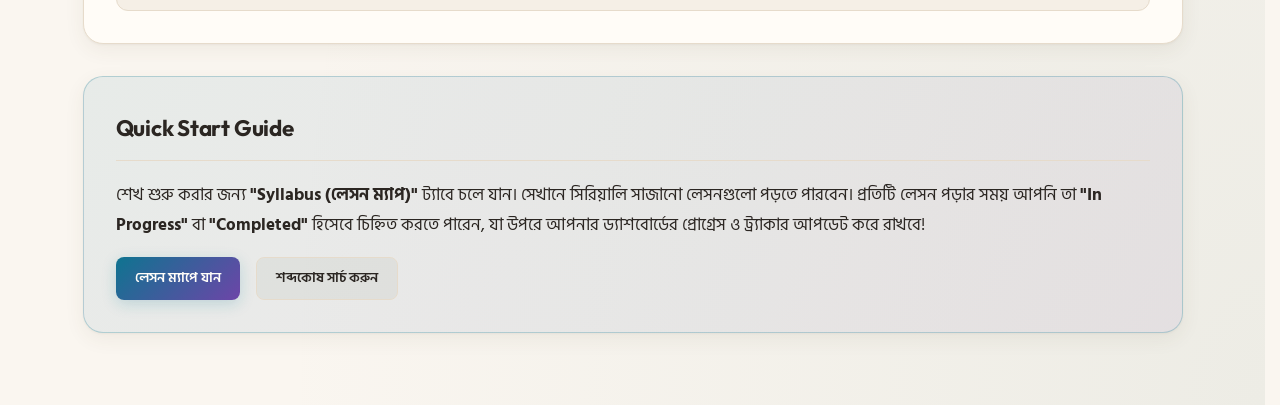
==== commit 6565dbba: "feat: rebuild navigation around mobile reading The course is read mostly on a phone, but every navig" ====
--- a/index.html
+++ b/index.html
@@ -7,58 +7,9 @@
     <link rel="preconnect" href="https://fonts.googleapis.com">
     <link rel="preconnect" href="https://fonts.gstatic.com" crossorigin>
     <link href="https://fonts.googleapis.com/css2?family=Hind+Siliguri:wght@400;600;700&family=Outfit:wght@300;400;500;600;700&display=swap" rel="stylesheet">
+    <link rel="stylesheet" href="assets/theme.css">
+    <link rel="stylesheet" href="assets/site-nav.css">
     <style>
-        :root {
-            /* Surfaces */
-            --bg-color:       #FAF6F0;
-            --bg-sunk:        #F2ECE2;
-            --card-bg:        #FFFCF7;
-            --card-bg-alt:    #F5EFE6;
-            --panel-bg:       #FBF6EE;
-            --sidebar-bg:     #FFFCF7;
-
-            /* Lines */
-            --border-color:   #E6DBCB;
-            --border-strong:  #D6C6AF;
-            --border-subtle:  #EFE7DA;
-
-            /* Ink */
-            --text-primary:   #2B2622;
-            --text-body:      #3A342E;
-            --text-secondary: #6E635A;
-            --text-muted:     #756C63;
-            --text-ghost:     #918880;
-            --text-on-accent: #FFFDF9;
-            --ink-rgb:        43, 38, 34;
-
-            /* Accents (retuned for a light ground) */
-            --accent-cyan:    #0E7490;
-            --accent-purple:  #6D45A8;
-            --accent-green:   #3C7549;
-            --accent-orange:  #AA4E07;
-            --accent-pink:    #B03A62;
-            --accent-blue:    #1D5FA8;
-            --accent-red:     #B3261E;
-
-            /* Accent tints */
-            --tint-cyan:      #E4F0F3;
-            --tint-purple:    #EFE9F7;
-            --tint-green:     #E8F1E9;
-            --tint-orange:    #FBEEDC;
-            --tint-pink:      #FAE8EE;
-            --tint-neutral:   #F1E9DD;
-
-            /* Depth */
-            --shadow:         0 1px 2px rgba(90,70,45,.05), 0 6px 20px rgba(90,70,45,.07);
-            --shadow-soft:    0 1px 3px rgba(90,70,45,.06);
-            --ring:           0 0 0 3px rgba(14,116,144,.14);
-            --glow:           var(--ring);
-
-            /* Type */
-            --font-heading:   'Outfit', 'Hind Siliguri', sans-serif;
-            --font-body:      'Hind Siliguri', system-ui, sans-serif;
-            --font-main:      var(--font-body);
-        }
 
         * {
             box-sizing: border-box;
@@ -183,53 +134,6 @@
             transform: scale(1.1);
         }
 
-        .sidebar-footer {
-            display: none;
-            margin-top: auto;
-            font-size: 0.8rem;
-            color: var(--text-secondary);
-            text-align: center;
-            border: 1px solid var(--border-color);
-            border-radius: 12px;
-            padding: 1.25rem 1rem;
-            background: var(--card-bg-alt);
-            box-shadow: 0 4px 15px rgba(90, 70, 45, .07);
-            position: relative;
-            overflow: hidden;
-            transition: all 0.3s ease;
-        }
-
-        .sidebar-footer::before {
-            content: '';
-            position: absolute;
-            top: 0;
-            left: 0;
-            right: 0;
-            height: 3px;
-            background: linear-gradient(90deg, var(--accent-cyan), var(--accent-purple));
-        }
-
-        .sidebar-footer:hover {
-            border-color: rgba(14, 116, 144, 0.35);
-            box-shadow: 0 8px 25px rgba(14, 116, 144, 0.15);
-            transform: translateY(-2px);
-            background: var(--card-bg-alt);
-        }
-
-        .sidebar-footer a {
-            color: var(--accent-cyan);
-            text-decoration: none;
-            font-weight: 600;
-            transition: color 0.2s ease, text-shadow 0.2s ease;
-        }
-
-        .sidebar-footer a:hover {
-            color: var(--accent-purple);
-            text-shadow: 0 0 8px rgba(109, 69, 168, 0.4);
-        }
-
-
-
         /* Main Content Panel */
         .main-panel {
             width: 100%;
@@ -1065,44 +969,106 @@
             font-style: italic;
         }
 
-        /* Mobile responsive adjustments */
-        .mobile-hamburger {
-            display: none;
-            margin-left: auto;
-            background: rgba(var(--ink-rgb), 0.05);
-            border: 1px solid var(--border-color);
+        /* Continue reading — the primary action for anyone coming back. */
+        .resume-card {
+            display: flex;
+            align-items: center;
+            gap: 1rem;
+            margin-bottom: 1.5rem;
+            padding: 1.15rem 1.35rem;
+            border: 2px solid var(--accent-cyan);
+            border-radius: 16px;
+            background: var(--tint-cyan);
+            text-decoration: none;
+            box-shadow: var(--shadow-soft);
+            transition: transform 0.2s ease, box-shadow 0.2s ease;
+        }
+        .resume-card:hover { transform: translateY(-2px); box-shadow: var(--shadow); }
+        .resume-card-body { flex: 1; min-width: 0; }
+        .resume-card-eyebrow {
+            display: block;
+            font-family: var(--font-heading);
+            font-size: 0.72rem;
+            font-weight: 700;
+            letter-spacing: 0.08em;
+            text-transform: uppercase;
+            color: var(--accent-cyan);
+            margin-bottom: 0.25rem;
+        }
+        .resume-card-title {
+            display: block;
+            font-family: var(--font-heading);
+            font-size: 1.05rem;
+            font-weight: 600;
             color: var(--text-primary);
-            font-size: 1.5rem;
-            line-height: 1;
-            cursor: pointer;
-            min-width: 44px;
-            min-height: 44px;
-            align-items: center;
-            justify-content: center;
-            border-radius: 10px;
-        }
-
-        /* Collapse the horizontal nav into a hamburger menu when the bilingual labels stop fitting */
-        @media (max-width: 1024px) {
-            .mobile-hamburger { display: flex; }
+            line-height: 1.4;
+        }
+        .resume-card-arrow { flex-shrink: 0; font-size: 1.5rem; color: var(--accent-cyan); }
+        @media (max-width: 480px) {
+            .resume-card { padding: 1rem; gap: 0.7rem; }
+            .resume-card-title { font-size: 0.98rem; }
+        }
+
+        /* Mobile: the top nav becomes a fixed bottom tab bar.
+           Five views, thumb-reachable, matching .reader-bar on the lesson pages
+           so the whole site reads as one product. Same <ul>, restyled. */
+        .nav-tab-label { display: none; }
+
+        @media (max-width: 900px) {
             .nav-menu {
-                display: none;
-                position: absolute;
-                top: 100%;
+                position: fixed;
                 left: 0;
                 right: 0;
+                bottom: 0;
+                margin: 0;
+                display: flex;
+                flex-direction: row;
+                justify-content: space-around;
+                gap: 0;
+                padding: 0.3rem 0.2rem;
+                padding-bottom: calc(0.3rem + env(safe-area-inset-bottom, 0px));
+                background-color: var(--card-bg);
+                border-top: 1px solid var(--border-color);
+                box-shadow: 0 -6px 24px rgba(90, 70, 45, .09);
+                z-index: 600;
+            }
+            .nav-item { flex: 1 1 0; min-width: 0; }
+            .nav-item button {
+                width: 100%;
+                min-height: 54px;
                 flex-direction: column;
-                align-items: stretch;
-                gap: 0.25rem;
-                margin-left: 0;
-                background-color: var(--sidebar-bg);
-                border-bottom: 1px solid var(--border-color);
-                padding: 1.25rem 1.5rem;
-                z-index: 90;
-                box-shadow: 0 16px 34px rgba(90, 70, 45, .07);
-            }
-            .nav-menu.open { display: flex; }
-            .nav-item button { width: 100%; min-height: 44px; }
+                justify-content: center;
+                gap: 0.15rem;
+                padding: 0.3rem 0.15rem;
+                border-radius: 10px;
+            }
+            .nav-item button svg { width: 21px; height: 21px; margin: 0; }
+            .nav-text { display: none; }
+            .nav-tab-label {
+                display: block;
+                font-size: 0.66rem;
+                font-weight: 600;
+                line-height: 1.2;
+                text-align: center;
+                overflow: hidden;
+                text-overflow: ellipsis;
+                white-space: nowrap;
+                max-width: 100%;
+            }
+            /* Room for the bar so the last card is never covered. Extra
+               specificity beats the `padding` shorthand set at 768px below. */
+            body .main-panel { padding-bottom: calc(76px + env(safe-area-inset-bottom, 0px)); }
+
+            /* Keep the language toggle beside the page title instead of
+               letting it wrap onto a row of its own above the content. */
+            header {
+                flex-wrap: nowrap;
+                align-items: flex-start;
+                gap: 0.75rem;
+                margin-bottom: 1.75rem;
+            }
+            .header-title { min-width: 0; }
+            .header-controls { flex-shrink: 0; }
         }
 
         @media (max-width: 768px) {
@@ -1142,36 +1108,6 @@
                 align-items: stretch;
             }
         }
-
-
-
-
-
-
-
-
-
-
-
-
-
-
-
-
-
-
-
-
-
-
-
-
-
-
-
-
-
-
 
         /* Theme & Language Toggle Button Styles */
         .header-controls {
@@ -1240,10 +1176,6 @@
             }
         }
 
-        @media (max-width: 768px) {
-            .card, .roadmap-card {
-            }
-        }
     </style>
 </head>
 <body>
@@ -1265,37 +1197,40 @@
             <div class="sidebar-brand-name">Transformer Hub</div>
         </div>
 
-        <button class="mobile-hamburger" id="hamburger-btn" onclick="toggleMobileMenu()" aria-label="Toggle navigation menu" aria-expanded="false" aria-controls="nav-menu">☰</button>
-
         <ul class="nav-menu" id="nav-menu">
             <li class="nav-item active" id="nav-dashboard">
                 <button onclick="switchTab('dashboard')">
                     <svg viewBox="0 0 24 24" fill="none" stroke="currentColor" stroke-width="2"><rect x="3" y="3" width="7" height="7"/><rect x="14" y="3" width="7" height="7"/><rect x="14" y="14" width="7" height="7"/><rect x="3" y="14" width="7" height="7"/></svg>
                     <span class="nav-text" id="nav-text-dashboard">Dashboard (সংক্ষিপ্তসার)</span>
+                    <span class="nav-tab-label" id="nav-tab-dashboard">হোম</span>
                 </button>
             </li>
             <li class="nav-item" id="nav-lessons">
                 <button onclick="switchTab('lessons')">
                     <svg viewBox="0 0 24 24" fill="none" stroke="currentColor" stroke-width="2"><path d="M4 19.5A2.5 2.5 0 0 1 6.5 17H20M4 19.5A2.5 2.5 0 0 0 6.5 22H20M4 19.5V3.5A2.5 2.5 0 0 1 6.5 1H20v21H6.5a2.5 2.5 0 0 1-2.5-2.5z"/></svg>
                     <span class="nav-text" id="nav-text-lessons">Syllabus (লেসন ম্যাপ)</span>
+                    <span class="nav-tab-label" id="nav-tab-lessons">লেসন</span>
                 </button>
             </li>
             <li class="nav-item" id="nav-glossary">
                 <button onclick="switchTab('glossary')">
                     <svg viewBox="0 0 24 24" fill="none" stroke="currentColor" stroke-width="2"><path d="M4 4h16c1.1 0 2 .9 2 2v12c0 1.1-.9 2-2 2H4c-1.1 0-2-.9-2-2V6c0-1.1.9-2 2-2z"/><path d="M12 4v16M2 8h20M2 14h20"/></svg>
                     <span class="nav-text" id="nav-text-glossary">Glossary (শব্দকোষ)</span>
+                    <span class="nav-tab-label" id="nav-tab-glossary">শব্দকোষ</span>
                 </button>
             </li>
             <li class="nav-item" id="nav-resources">
                 <button onclick="switchTab('resources')">
                     <svg viewBox="0 0 24 24" fill="none" stroke="currentColor" stroke-width="2"><path d="M22 19a2 2 0 0 1-2 2H4a2 2 0 0 1-2-2V5a2 2 0 0 1 2-2h5l2 3h9a2 2 0 0 1 2 2z"/></svg>
                     <span class="nav-text" id="nav-text-resources">References (সহায়ক লিংক)</span>
+                    <span class="nav-tab-label" id="nav-tab-resources">রিসোর্স</span>
                 </button>
             </li>
             <li class="nav-item" id="nav-quiz">
                 <button onclick="switchTab('quiz')">
                     <svg viewBox="0 0 24 24" fill="none" stroke="currentColor" stroke-width="2"><circle cx="12" cy="12" r="10"/><path d="M9.09 9a3 3 0 0 1 5.83 1c0 2-3 3-3 3M12 17h.01"/></svg>
                     <span class="nav-text" id="nav-text-quiz">Assessment (চূড়ান্ত কুইজ)</span>
+                    <span class="nav-tab-label" id="nav-tab-quiz">কুইজ</span>
                 </button>
             </li>
         </ul>
@@ -1317,6 +1252,9 @@
 
         <!-- DASHBOARD VIEW -->
         <section class="view-section active" id="view-dashboard">
+            <!-- Continue reading — filled by renderResumeCard() -->
+            <a class="resume-card" id="resume-card" hidden></a>
+
             <!-- Course Attribution Banner -->
             <div style="text-align: center; margin-bottom: 2rem; padding: 2rem 1.5rem; border: 1px solid rgba(14, 116, 144, 0.3); border-radius: 16px; background: linear-gradient(135deg, var(--card-bg-alt), var(--card-bg-alt)); box-shadow: 0 8px 32px rgba(90, 70, 45, .07), 0 0 20px rgba(14, 116, 144, 0.15); position: relative; overflow: hidden;">
                 <div style="position: absolute; top: 0; left: 0; right: 0; height: 4px; background: linear-gradient(90deg, var(--accent-cyan), var(--accent-purple));"></div>
@@ -1515,58 +1453,18 @@
         </section>
     </main>
 
+<script src="assets/lessons.js"></script>
 <script>
         // --- 1. Static Databases (Bengali) ---
-        const lessonsData = [
-            {
-                id: "0001-high-level-llm-pipeline",
-                num: "01",
-                title: "LLM Pipeline-এর High-Level Intuition",
-                desc: "একটি মানুষের লেখা বাক্য বা প্রম্পট কীভাবে ধাপে ধাপে টোকেনাইজড হয়ে ভেক্টরে রূপ নেয় এবং মডেলের ভেতর দিয়ে প্রসেস হয়ে পরবর্তী শব্দ অনুমান করে তার সামগ্রিক রূপরেখা।",
-                file: "lessons/0001-high-level-llm-pipeline.html",
-                duration: "15 min"
-            },
-            {
-                id: "0002-tokens-embeddings-positional-encoding",
-                num: "02",
-                title: "Tokens, Embeddings এবং Positional Encoding",
-                desc: "কম্পিউটারের সংখ্যা চেনার পেছনের মূল ভিত্তি। টোকেনাইজেশনের BPE অ্যালগরিদম, শব্দের গাণিতিক অর্থ ধারণকারী সেমান্টিক ভেক্টর স্পেস ও সমান্তরাল প্রসেসিংয়ে শব্দের অবস্থান সংরক্ষণের ট্রাইগনোমেট্রিক এনকোডিং পদ্ধতি।",
-                file: "lessons/0002-tokens-embeddings-positional-encoding.html",
-                duration: "20 min"
-            },
-            {
-                id: "0003-self-attention-mechanism",
-                num: "03",
-                title: "Self-Attention Mechanism",
-                desc: "শব্দের প্রসঙ্গের সংকট সমাধানের জাদুকরী কৌশল। YouTube-এর সার্চ অ্যালগরিদমের আদলে Query (Q), Key (K) ও Value (V) ভেক্টরের ডট প্রোডাক্ট, স্কেলিং ও সফটম্যাক্সের সাহায্যে মনোযোগ বন্টন।",
-                file: "lessons/0003-self-attention-mechanism.html",
-                duration: "25 min"
-            },
-            {
-                id: "0004-multi-head-attention-layer-stacking",
-                num: "04",
-                title: "Multi-Head Attention এবং Layer Stacking",
-                desc: "ভাষা আরও নিখুঁতভাবে অনুধাবনের উপায়। একাধিক মনোযোগের ধারা দিয়ে একই শব্দের বহুমাত্রিক সম্পর্ক ক্যাপচার করার Dimension Splitting প্র্যাকটিস ও লেয়ার স্ট্যাকিংয়ের মাধ্যমে গভীর ফিচার তৈরির স্তর বিন্যাস।",
-                file: "lessons/0004-multi-head-attention-layer-stacking.html",
-                duration: "20 min"
-            },
-            {
-                id: "0005-ffn-residual-connections-layer-norm",
-                num: "05",
-                title: "FFN, Residual Connections, and Layer Normalization",
-                desc: "ফিড-ফরোয়ার্ড নেটওয়ার্কের মাধ্যমে নলেজ রিপ্রেজেন্টেশন, এবং গভীর স্তরে সিগন্যাল হারিয়ে যাওয়া রোধ করতে Skip Connections ও ট্রেনিং দ্রুত-স্থিতিশীল করতে Pre-LN লেয়ার নরমালাইজেশন পদ্ধতি।",
-                file: "lessons/0005-ffn-residual-connections-layer-norm.html",
-                duration: "25 min"
-            },
-            {
-                id: "0006-decoder-only-vs-encoder-decoder",
-                num: "06",
-                title: "Decoder-Only Architecture ও Causal Masking",
-                desc: "মডার্ন জেনারেটিভ এআই-এর চালিকাশক্তি। ঐতিহ্যবাহী Seq2Seq আর্কিটেকচারের সাথে ChatGPT/Claude-এর মতো অটো-রিগ্রেসিভ জেনারেটর ডিকোডারের পার্থক্য এবং ভবিষ্যৎ শব্দ আড়াল করার Causal Attention মাস্কিং।",
-                file: "lessons/0006-decoder-only-vs-encoder-decoder.html",
-                duration: "20 min"
-            }
-        ];
+        // Derived from the single manifest in assets/lessons.js.
+        const lessonsData = window.LESSONS.map(l => ({
+            id: l.id,
+            num: l.num,
+            title: l.bn,
+            desc: l.bnDesc,
+            file: `lessons/${l.id}.html`,
+            duration: l.duration
+        }));
 
         const glossaryData = [
             {
@@ -1837,56 +1735,15 @@
         ];
 
         // --- 1. Static Databases (English) ---
-        const lessonsDataEn = [
-            {
-                id: "0001-high-level-llm-pipeline",
-                num: "01",
-                title: "High-Level Intuition of LLM Pipeline",
-                desc: "An overview of how a human-written sentence or prompt is tokenized step-by-step, converted to embedding vectors, and processed through a model to predict the next word.",
-                file: "lessons/0001-high-level-llm-pipeline-en.html",
-                duration: "15 min"
-            },
-            {
-                id: "0002-tokens-embeddings-positional-encoding",
-                num: "02",
-                title: "Tokens, Embeddings, and Positional Encoding",
-                desc: "The foundation of computer word recognition. BPE tokenization algorithm, semantic vector spaces representing word meanings, and trigonometric encoding representing word positions for parallel processing.",
-                file: "lessons/0002-tokens-embeddings-positional-encoding-en.html",
-                duration: "20 min"
-            },
-            {
-                id: "0003-self-attention-mechanism",
-                num: "03",
-                title: "Self-Attention Mechanism",
-                desc: "The magic solution to word context ambiguity. Query (Q), Key (K), and Value (V) vector dot product, scaling, and Softmax attention distribution based on search engine analogies.",
-                file: "lessons/0003-self-attention-mechanism-en.html",
-                duration: "25 min"
-            },
-            {
-                id: "0004-multi-head-attention-layer-stacking",
-                num: "04",
-                title: "Multi-Head Attention and Layer Stacking",
-                desc: "Enhancing language understanding. Capturing multi-dimensional relationships using multiple attention heads via Dimension Splitting, and layer stacking to build hierarchal deep features.",
-                file: "lessons/0004-multi-head-attention-layer-stacking-en.html",
-                duration: "20 min"
-            },
-            {
-                id: "0005-ffn-residual-connections-layer-norm",
-                num: "05",
-                title: "FFN, Residual Connections, and Layer Normalization",
-                desc: "Representing factual knowledge through Feed-Forward Networks, preventing signal vanishing using Skip Connections, and stabilizing deep training with Pre-LN layer normalization.",
-                file: "lessons/0005-ffn-residual-connections-layer-norm-en.html",
-                duration: "25 min"
-            },
-            {
-                id: "0006-decoder-only-vs-encoder-decoder",
-                num: "06",
-                title: "Decoder-Only Architecture and Causal Masking",
-                desc: "The engine of modern generative AI. Differences between Seq2Seq architectures and ChatGPT/Claude-style autoregressive decoders, and Causal Attention masking to hide future words.",
-                file: "lessons/0006-decoder-only-vs-encoder-decoder-en.html",
-                duration: "20 min"
-            }
-        ];
+        // Derived from the single manifest in assets/lessons.js.
+        const lessonsDataEn = window.LESSONS.map(l => ({
+            id: l.id,
+            num: l.num,
+            title: l.en,
+            desc: l.enDesc,
+            file: `lessons/${l.id}-en.html`,
+            duration: l.duration
+        }));
 
         const glossaryDataEn = [
             {
@@ -2218,6 +2075,11 @@
                 "nav-text-glossary": "Glossary Terminology",
                 "nav-text-resources": "References & Links",
                 "nav-text-quiz": "Final Assessment",
+                "nav-tab-dashboard": "Home",
+                "nav-tab-lessons": "Lessons",
+                "nav-tab-glossary": "Glossary",
+                "nav-tab-resources": "Links",
+                "nav-tab-quiz": "Quiz",
                 "syllabus-progress-lbl": "Syllabus Progress",
                 "total-glossary-lbl": "Total Glossary Terms",
                 "total-glossary-count": "25+",
@@ -2299,12 +2161,50 @@
             loadStateFromLocalStorage();
             syncLanguage();
             
-            // Check for hash navigation
+            applyHash();
+            renderResumeCard();
+        });
+
+        const TABS = ['dashboard', 'lessons', 'glossary', 'resources', 'quiz'];
+
+        // Offer the reader their place back: the lesson they last scrolled in,
+        // otherwise the first one they have not finished.
+        function renderResumeCard() {
+            const card = document.getElementById('resume-card');
+            if (!card) return;
+            const isEn = (currentLang === 'en');
+            const scrolls = window.lsGet(window.LS_KEYS.scroll, {}) || {};
+            const lastId = scrolls.__last;
+
+            let lesson = lastId && activeLessonsData.find(l => l.id === lastId);
+            let resuming = !!lesson;
+            if (!lesson) {
+                lesson = activeLessonsData.find(l => (lessonProgress[l.id] || 'not-started') !== 'completed');
+            }
+            if (!lesson) { card.hidden = true; return; }
+
+            const offset = resuming ? Math.round(scrolls[lesson.id] || 0) : 0;
+            card.href = lesson.file + (offset > 0 ? '?scroll=' + offset : '');
+            card.innerHTML =
+                '<div class="resume-card-body">' +
+                    '<span class="resume-card-eyebrow"></span>' +
+                    '<span class="resume-card-title"></span>' +
+                '</div><span class="resume-card-arrow" aria-hidden="true">&rarr;</span>';
+            card.querySelector('.resume-card-eyebrow').textContent = resuming
+                ? (isEn ? 'Continue reading' : 'পড়া চালিয়ে যান')
+                : (isEn ? 'Start here' : 'এখান থেকে শুরু করুন');
+            card.querySelector('.resume-card-title').textContent =
+                (isEn ? 'Lesson ' : 'লেসন ') + lesson.num + ' — ' + lesson.title;
+            card.hidden = false;
+        }
+
+        function applyHash() {
             const hash = window.location.hash.substring(1);
-            if (['dashboard', 'lessons', 'glossary', 'resources', 'quiz'].includes(hash)) {
-                switchTab(hash);
-            }
-        });
+            if (TABS.includes(hash) && hash !== currentTab) switchTab(hash);
+        }
+
+        // Without this the browser back button does nothing on the hub.
+        window.addEventListener('hashchange', applyHash);
 
         // --- 4. LocalStorage Syncing ---
         function loadStateFromLocalStorage() {
@@ -2479,31 +2379,11 @@
             });
             document.getElementById(`nav-${tabId}`).classList.add('active');
 
-            // Close mobile menu if open
-            document.getElementById('nav-menu').classList.remove('open');
-            const hb = document.getElementById('hamburger-btn');
-            hb.innerText = "☰";
-            hb.setAttribute('aria-expanded', 'false');
-
-            // Update main headings
-            const heading = document.getElementById('page-heading');
-            const subheading = document.getElementById('page-subheading');
-
-            if (tabId === 'dashboard') {
-                heading.innerText = 'Dashboard Overview';
-                subheading.innerText = 'স্বাগতম! ট্রান্সফরমার আর্কিটেকচার শেখার যাত্রা শুরু হোক।';
-            } else if (tabId === 'lessons') {
-                heading.innerText = 'Lessons Map';
-                subheading.innerText = '৬টি মডিউলের মাধ্যমে ট্রান্সফরমারের প্রতিটি ব্লকের খুঁটিনাটি বিস্তারিত বুঝে নিন।';
-            } else if (tabId === 'glossary') {
-                heading.innerText = 'Interactive Glossary';
-                subheading.innerText = 'শব্দকোষ এবং জটিল টেকনিক্যাল টার্মগুলোর সহজ বাংলা ব্যাখ্যা।';
-            } else if (tabId === 'resources') {
-                heading.innerText = 'Reference Resources';
-                subheading.innerText = 'শেখার গভীরতা বাড়াতে ও ধারণা পাকা করতে সহায়ক নিবন্ধ, ভিডিও ও পেপারস।';
-            } else if (tabId === 'quiz') {
-                heading.innerText = 'Final Assessment';
-                subheading.innerText = 'সম্পূর্ণ মডিউলের জ্ঞান যাচাই করুন এবং সার্টিফিকেট অর্জন করুন।';
+            // Headings come from tabTranslations, the same source translateDOM uses.
+            const trans = tabTranslations[currentLang][tabId];
+            if (trans) {
+                document.getElementById('page-heading').innerText = trans.title;
+                document.getElementById('page-subheading').innerText = trans.subtitle;
             }
 
             // Show appropriate sections
@@ -2518,19 +2398,6 @@
             }
         }
 
-        function toggleMobileMenu() {
-            const menu = document.getElementById('nav-menu');
-            const btn = document.getElementById('hamburger-btn');
-            if (menu.classList.contains('open')) {
-                menu.classList.remove('open');
-                btn.innerText = "☰";
-                btn.setAttribute('aria-expanded', 'false');
-            } else {
-                menu.classList.add('open');
-                btn.innerText = "✕";
-                btn.setAttribute('aria-expanded', 'true');
-            }
-        }
 
         function toggleGoal(idx) {
             missionGoals[idx] = !missionGoals[idx];
@@ -2547,6 +2414,7 @@
             lessonProgress[lessonId] = newStatus;
             saveStateToLocalStorage();
             renderRoadmap();
+            renderResumeCard();
             updateDashboardAnalytics();
 
             // Sync visual status node class directly for smoother feel
@@ -2739,10 +2607,6 @@
             startQuiz();
         }
 
-
-
-
-
         // --- Bilingual Language System ---
         function toggleLanguage() {
             currentLang = currentLang === 'bn' ? 'en' : 'bn';
@@ -2777,6 +2641,7 @@
             renderRoadmap();
             renderGlossary();
             renderResources();
+            renderResumeCard();
             updateDashboardAnalytics();
 
             // 5. Update certificate if completed
--- a/assets/theme.css
+++ b/assets/theme.css
@@ -0,0 +1,54 @@
+/* Warm ivory reading theme — the single source of truth for every colour and font.
+ * Was duplicated verbatim in all 13 HTML files; now linked by each of them.
+ * Never hardcode a colour anywhere else. See docs/AGENTS.md §4. */
+:root {
+    /* Surfaces */
+    --bg-color:       #FAF6F0;
+    --bg-sunk:        #F2ECE2;
+    --card-bg:        #FFFCF7;
+    --card-bg-alt:    #F5EFE6;
+    --panel-bg:       #FBF6EE;
+    --sidebar-bg:     #FFFCF7;
+
+    /* Lines */
+    --border-color:   #E6DBCB;
+    --border-strong:  #D6C6AF;
+    --border-subtle:  #EFE7DA;
+
+    /* Ink */
+    --text-primary:   #2B2622;
+    --text-body:      #3A342E;
+    --text-secondary: #6E635A;
+    --text-muted:     #756C63;
+    --text-ghost:     #918880;
+    --text-on-accent: #FFFDF9;
+    --ink-rgb:        43, 38, 34;
+
+    /* Accents (retuned for a light ground) */
+    --accent-cyan:    #0E7490;
+    --accent-purple:  #6D45A8;
+    --accent-green:   #3C7549;
+    --accent-orange:  #AA4E07;
+    --accent-pink:    #B03A62;
+    --accent-blue:    #1D5FA8;
+    --accent-red:     #B3261E;
+
+    /* Accent tints */
+    --tint-cyan:      #E4F0F3;
+    --tint-purple:    #EFE9F7;
+    --tint-green:     #E8F1E9;
+    --tint-orange:    #FBEEDC;
+    --tint-pink:      #FAE8EE;
+    --tint-neutral:   #F1E9DD;
+
+    /* Depth */
+    --shadow:         0 1px 2px rgba(90,70,45,.05), 0 6px 20px rgba(90,70,45,.07);
+    --shadow-soft:    0 1px 3px rgba(90,70,45,.06);
+    --ring:           0 0 0 3px rgba(14,116,144,.14);
+    --glow:           var(--ring);
+
+    /* Type */
+    --font-heading:   'Outfit', 'Hind Siliguri', sans-serif;
+    --font-body:      'Hind Siliguri', system-ui, sans-serif;
+    --font-main:      var(--font-body);
+}
--- a/assets/site-nav.css
+++ b/assets/site-nav.css
@@ -0,0 +1,598 @@
+/* ============================================================================
+ * Shared navigation — one implementation for all 13 pages.
+ *
+ * Reading model: the site is a linear course read mostly on a phone, so every
+ * frequent action lives in the THUMB ZONE at the bottom of the screen, not in
+ * a hamburger at the top. Layers:
+ *
+ *   .site-nav      sticky top bar  — identity, language, reading progress
+ *   .reader-bar    fixed bottom bar (<=900px) — prev / contents / next
+ *   .reader-sheet  bottom sheet    (<=900px) — sections + all lessons
+ *   .toc-rail      sticky side rail (>=1200px) — sections, always visible
+ *
+ * Was duplicated in all 12 lesson files; edit here only.
+ * ==========================================================================*/
+
+.site-nav {
+    position: sticky;
+    top: 0;
+    z-index: 500;
+    margin: -2rem -1rem 2.5rem;
+    background: var(--card-bg);
+    border-bottom: 1px solid var(--border-color);
+    box-shadow: 0 4px 24px rgba(90, 70, 45, .07);
+}
+.site-nav-inner {
+    position: relative;
+    max-width: 1180px;
+    margin: 0 auto;
+    display: flex;
+    align-items: center;
+    gap: 1rem;
+    padding: 0.6rem 1.25rem;
+}
+.site-nav-brand {
+    display: flex;
+    align-items: center;
+    gap: 0.6rem;
+    text-decoration: none;
+    flex-shrink: 0;
+}
+.site-nav-logo {
+    width: 38px;
+    height: 38px;
+    border-radius: 10px;
+    background: linear-gradient(135deg, var(--accent-cyan), var(--accent-purple));
+    display: flex;
+    align-items: center;
+    justify-content: center;
+    font-size: 1.15rem;
+    box-shadow: 0 0 15px rgba(109, 69, 168, 0.4);
+}
+.site-nav-brand-name {
+    font-weight: 700;
+    letter-spacing: 0.3px;
+    font-size: 1.05rem;
+    color: var(--text-primary);
+    white-space: nowrap;
+}
+.site-nav-toggle {
+    display: none;
+    margin-left: auto;
+    background: rgba(var(--ink-rgb), 0.05);
+    border: 1px solid var(--border-color);
+    color: var(--text-primary);
+    font-size: 1.3rem;
+    line-height: 1;
+    cursor: pointer;
+    width: 44px;
+    height: 44px;
+    border-radius: 10px;
+    align-items: center;
+    justify-content: center;
+}
+.site-nav-menu {
+    display: flex;
+    align-items: center;
+    gap: 0.35rem;
+    margin-left: auto;
+}
+.site-nav-link {
+    display: inline-flex;
+    align-items: center;
+    gap: 0.35rem;
+    background: none;
+    border: 1px solid transparent;
+    color: var(--text-secondary);
+    font-family: inherit;
+    font-weight: 600;
+    font-size: 0.92rem;
+    padding: 0.5rem 0.85rem;
+    border-radius: 10px;
+    cursor: pointer;
+    text-decoration: none;
+    white-space: nowrap;
+    transition: background 0.25s ease, color 0.25s ease, border-color 0.25s ease;
+}
+.site-nav-link:hover { color: var(--text-primary); background: rgba(var(--ink-rgb), 0.07); }
+.site-nav-caret { font-size: 0.7em; opacity: 0.85; }
+/* Syllabus dropdown */
+.site-nav-dropdown { position: relative; }
+.site-nav-dropdown-menu {
+    position: absolute;
+    top: calc(100% + 10px);
+    left: 0;
+    min-width: 320px;
+    max-width: 88vw;
+    list-style: none;
+    margin: 0;
+    padding: 0.4rem;
+    background: var(--bg-color);
+    border: 1px solid var(--border-color);
+    border-radius: 14px;
+    box-shadow: 0 18px 44px rgba(90, 70, 45, .07);
+    opacity: 0;
+    visibility: hidden;
+    transform: translateY(-6px);
+    transition: opacity 0.2s ease, transform 0.2s ease, visibility 0.2s;
+    z-index: 60;
+}
+.site-nav-dropdown.open .site-nav-dropdown-menu { opacity: 1; visibility: visible; transform: translateY(0); }
+.site-nav-dropdown-menu li { margin: 0; }
+.site-nav-dropdown-menu a {
+    display: flex;
+    gap: 0.55rem;
+    padding: 0.6rem 0.75rem;
+    border-radius: 9px;
+    text-decoration: none;
+    color: var(--text-secondary);
+    font-size: 0.9rem;
+    font-weight: 500;
+    line-height: 1.35;
+    border: 1px solid transparent;
+}
+.site-nav-dropdown-menu a:hover { background: rgba(var(--ink-rgb), 0.06); color: var(--text-primary); }
+.site-nav-dropdown-menu a.active {
+    background: linear-gradient(135deg, rgba(14, 116, 144, 0.15), rgba(109, 69, 168, 0.15));
+    color: var(--text-primary);
+    border-color: rgba(14, 116, 144, 0.3);
+}
+.site-nav-dropdown-menu .num {
+    color: var(--accent-cyan);
+    font-weight: 700;
+    font-variant-numeric: tabular-nums;
+}
+/* Prev / Next pager */
+.site-nav-pager { display: flex; align-items: center; gap: 0.3rem; }
+.site-nav-link.disabled { opacity: 0.35; pointer-events: none; cursor: default; }
+/* Controls (language + theme) */
+.site-nav-controls {
+    display: flex;
+    align-items: center;
+    gap: 0.5rem;
+    border-left: 1px solid var(--border-color);
+    padding-left: 0.7rem;
+    margin-left: 0.15rem;
+}
+.site-nav-icon-btn {
+    background: rgba(var(--ink-rgb), 0.05);
+    border: 1px solid var(--border-color);
+    color: var(--text-primary);
+    height: 40px;
+    padding: 0 0.7rem;
+    border-radius: 10px;
+    cursor: pointer;
+    font-weight: 600;
+    font-size: 0.85rem;
+    font-family: inherit;
+    display: inline-flex;
+    align-items: center;
+    gap: 0.35rem;
+    white-space: nowrap;
+    transition: background 0.25s ease, border-color 0.25s ease;
+}
+.site-nav-icon-btn:hover { background: rgba(var(--ink-rgb), 0.1); border-color: var(--text-ghost); }
+
+/* Reserve the scrollbar gutter so locking body scroll for the sheet does not
+   reflow the whole page by a scrollbar's width. */
+html { scrollbar-gutter: stable; }
+
+/* --- Reading progress hairline (sits on the nav's bottom edge) ------------ */
+.site-nav-progress {
+    position: absolute;
+    left: 0;
+    bottom: -1px;
+    height: 3px;
+    width: 100%;
+    transform: scaleX(0);
+    transform-origin: 0 50%;
+    background: linear-gradient(90deg, var(--accent-cyan), var(--accent-purple));
+    pointer-events: none;
+}
+
+/* --- Lesson title in the top bar (mobile only) --------------------------- */
+.site-nav-title {
+    display: none;
+    min-width: 0;
+    flex: 1;
+    margin: 0 0.5rem;
+    font-family: var(--font-heading);
+    font-weight: 600;
+    font-size: 0.95rem;
+    line-height: 1.3;
+    color: var(--text-primary);
+    overflow: hidden;
+    text-overflow: ellipsis;
+    white-space: nowrap;
+}
+
+/* --- Shared section list (used by both the sheet and the rail) ------------ */
+.toc-list { list-style: none; margin: 0; padding: 0; }
+.toc-list a {
+    display: flex;
+    gap: 0.6rem;
+    align-items: baseline;
+    padding: 0.75rem 0.7rem;
+    border-radius: 9px;
+    border-left: 2px solid transparent;
+    text-decoration: none;
+    color: var(--text-secondary);
+    font-size: 0.9rem;
+    line-height: 1.4;
+    transition: background 0.2s ease, color 0.2s ease, border-color 0.2s ease;
+}
+.toc-list a:hover { background: rgba(var(--ink-rgb), 0.06); color: var(--text-primary); }
+.toc-list a .num {
+    color: var(--accent-cyan);
+    font-weight: 700;
+    font-variant-numeric: tabular-nums;
+    flex-shrink: 0;
+}
+.toc-list a.current {
+    background: var(--tint-cyan);
+    border-left-color: var(--accent-cyan);
+    color: var(--text-primary);
+    font-weight: 600;
+}
+
+/* --- Desktop section rail (only where there is genuinely room) ------------ */
+.toc-rail { display: none; }
+@media (min-width: 1200px) {
+    /* Shift the 860px reading column left so the rail has its own space
+       instead of overlapping the prose. `html .container` outranks each
+       lesson's own `.container { margin: 0 auto }`, declared later in the
+       cascade, which would otherwise re-centre the column under the rail. */
+    html .container {
+        margin-left: max(1.5rem, calc(50% - 570px));
+        margin-right: auto;
+    }
+    .toc-rail {
+        display: block;
+        position: fixed;
+        top: 6.5rem;
+        /* Same formula as the column's left edge, plus its 860px width and a
+           32px gutter, so the rail tracks the column at every width. */
+        left: calc(max(1.5rem, 50% - 570px) + 892px);
+        width: 220px;
+        max-height: calc(100vh - 9rem);
+        overflow-y: auto;
+        overscroll-behavior: contain;
+        padding-left: 0.75rem;
+        border-left: 1px solid var(--border-color);
+        z-index: 40;
+    }
+    .toc-rail-heading {
+        font-family: var(--font-heading);
+        font-size: 0.72rem;
+        font-weight: 700;
+        letter-spacing: 0.08em;
+        text-transform: uppercase;
+        color: var(--text-muted);
+        margin: 0 0 0.6rem 0.7rem;
+    }
+    .toc-rail .toc-list a { font-size: 0.84rem; padding: 0.4rem 0.6rem; }
+}
+
+/* --- Mobile: top bar slims down, everything else moves to the bottom ------ */
+@media (max-width: 900px) {
+    /* The pager, syllabus dropdown and "Hub" link all live in .reader-bar now,
+       so the hamburger and its dropdown panel are gone entirely. */
+    .site-nav-toggle,
+    .site-nav-menu .site-nav-pager,
+    .site-nav-menu .site-nav-dropdown,
+    .site-nav-menu > a.site-nav-link { display: none; }
+    .site-nav-title { display: block; }
+    .site-nav-brand-name { display: none; }
+    .site-nav-menu { margin-left: 0; }
+    .site-nav-inner { gap: 0.5rem; padding: 0.5rem 0.85rem; }
+    .site-nav-controls { border-left: none; padding-left: 0; margin-left: 0; }
+
+    /* 44px minimum tap targets on touch screens. */
+    .site-nav-brand { min-width: 44px; min-height: 44px; align-items: center; }
+    .site-nav-icon-btn { min-width: 44px; min-height: 44px; }
+
+    /* Room for the fixed bottom bar so the last card is never covered.
+       `html body` outranks each lesson's own `padding` shorthand, which is
+       declared later in the cascade and would otherwise reset this. */
+    html body { padding-bottom: calc(76px + env(safe-area-inset-bottom, 0px)); }
+}
+@media (max-width: 768px) {
+    .site-nav { margin: -1.25rem -0.85rem 2rem; }
+}
+
+/* --- The thumb zone: fixed bottom bar ------------------------------------ */
+.reader-bar { display: none; }
+@media (max-width: 900px) {
+    .reader-bar {
+        display: flex;
+        position: fixed;
+        left: 0;
+        right: 0;
+        bottom: 0;
+        z-index: 600;
+        align-items: stretch;
+        gap: 0.35rem;
+        padding: 0.4rem 0.5rem;
+        padding-bottom: calc(0.4rem + env(safe-area-inset-bottom, 0px));
+        background: var(--card-bg);
+        border-top: 1px solid var(--border-color);
+        box-shadow: 0 -6px 24px rgba(90, 70, 45, .09);
+        transition: transform 0.25s ease;
+    }
+    /* Hidden while reading downward, back on the first upward scroll. */
+    .reader-bar.tucked { transform: translateY(110%); }
+
+    .reader-bar-step {
+        display: flex;
+        flex: 0 0 auto;
+        align-items: center;
+        justify-content: center;
+        gap: 0.2rem;
+        min-width: 64px;
+        min-height: 48px;
+        padding: 0 0.6rem;
+        border: 1px solid var(--border-color);
+        border-radius: 12px;
+        background: var(--card-bg-alt);
+        color: var(--text-secondary);
+        font-family: inherit;
+        font-weight: 600;
+        font-size: 0.85rem;
+        text-decoration: none;
+        white-space: nowrap;
+    }
+    .reader-bar-step:active { background: rgba(var(--ink-rgb), 0.08); }
+    .reader-bar-step.disabled { opacity: 0.35; pointer-events: none; }
+
+    /* Centre control: current section readout AND the sheet trigger. */
+    .reader-bar-toc {
+        flex: 1 1 auto;
+        min-width: 0;
+        display: flex;
+        align-items: center;
+        gap: 0.55rem;
+        min-height: 48px;
+        padding: 0 0.75rem;
+        border: 1px solid var(--accent-cyan);
+        border-radius: 12px;
+        background: var(--tint-cyan);
+        color: var(--text-primary);
+        font-family: inherit;
+        cursor: pointer;
+        text-align: left;
+    }
+    .reader-bar-toc-icon { flex-shrink: 0; font-size: 1rem; line-height: 1; }
+    .reader-bar-toc-label {
+        flex: 1;
+        min-width: 0;
+        overflow: hidden;
+        text-overflow: ellipsis;
+        white-space: nowrap;
+        font-weight: 600;
+        font-size: 0.88rem;
+    }
+    .reader-bar-toc-count {
+        flex-shrink: 0;
+        font-size: 0.78rem;
+        font-weight: 700;
+        font-variant-numeric: tabular-nums;
+        color: var(--accent-cyan);
+    }
+}
+
+/* --- The contents sheet -------------------------------------------------- */
+.reader-sheet-backdrop {
+    position: fixed;
+    inset: 0;
+    z-index: 700;
+    background: rgba(var(--ink-rgb), 0.42);
+    opacity: 0;
+    visibility: hidden;
+    transition: opacity 0.25s ease, visibility 0s 0.25s;
+}
+.reader-sheet-backdrop.open {
+    opacity: 1;
+    visibility: visible;
+    transition: opacity 0.25s ease, visibility 0s 0s;
+}
+
+.reader-sheet {
+    position: fixed;
+    left: 0;
+    right: 0;
+    bottom: 0;
+    z-index: 710;
+    display: flex;
+    flex-direction: column;
+    max-height: 76vh;
+    background: var(--bg-color);
+    border-top: 1px solid var(--border-color);
+    border-radius: 20px 20px 0 0;
+    box-shadow: 0 -18px 44px rgba(90, 70, 45, .16);
+    transform: translateY(100%);
+    visibility: hidden;
+    /* visibility flips instantly on open (so the sheet can take focus) and
+       waits for the slide-out to finish on close. */
+    transition: transform 0.28s cubic-bezier(.32, .72, 0, 1), visibility 0s 0.28s;
+    padding-bottom: env(safe-area-inset-bottom, 0px);
+}
+.reader-sheet.open {
+    transform: translateY(0);
+    visibility: visible;
+    transition: transform 0.28s cubic-bezier(.32, .72, 0, 1), visibility 0s 0s;
+}
+
+.reader-sheet-grip {
+    width: 40px;
+    height: 4px;
+    margin: 0.6rem auto 0.2rem;
+    border-radius: 2px;
+    background: var(--border-strong);
+    flex-shrink: 0;
+}
+.reader-sheet-tabs {
+    display: flex;
+    gap: 0.35rem;
+    padding: 0.6rem 1rem 0.75rem;
+    border-bottom: 1px solid var(--border-color);
+    flex-shrink: 0;
+}
+.reader-sheet-tab {
+    flex: 1;
+    min-height: 42px;
+    border: 1px solid var(--border-color);
+    border-radius: 10px;
+    background: transparent;
+    color: var(--text-secondary);
+    font-family: inherit;
+    font-weight: 600;
+    font-size: 0.88rem;
+    cursor: pointer;
+}
+.reader-sheet-tab[aria-selected="true"] {
+    border-color: var(--accent-cyan);
+    border-width: 2px;
+    background: var(--tint-cyan);
+    color: var(--text-primary);
+}
+.reader-sheet-body {
+    overflow-y: auto;
+    overscroll-behavior: contain;
+    -webkit-overflow-scrolling: touch;
+    padding: 0.7rem 1rem 1.1rem;
+}
+.reader-sheet-panel[hidden] { display: none; }
+
+/* Lesson rows inside the sheet's "all lessons" panel. */
+.sheet-lesson-list { list-style: none; margin: 0; padding: 0; }
+.sheet-lesson-list a {
+    display: flex;
+    gap: 0.7rem;
+    align-items: center;
+    padding: 0.7rem;
+    border-radius: 10px;
+    border: 1px solid transparent;
+    text-decoration: none;
+    color: var(--text-secondary);
+    font-size: 0.9rem;
+    line-height: 1.4;
+}
+.sheet-lesson-list a.active {
+    background: var(--tint-cyan);
+    border-color: var(--accent-cyan);
+    color: var(--text-primary);
+    font-weight: 600;
+}
+.sheet-lesson-dot {
+    flex-shrink: 0;
+    width: 10px;
+    height: 10px;
+    border-radius: 50%;
+    border: 2px solid var(--border-strong);
+}
+.sheet-lesson-dot.in-progress { border-color: var(--accent-orange); background: var(--accent-orange); }
+.sheet-lesson-dot.completed  { border-color: var(--accent-green);  background: var(--accent-green); }
+.sheet-lesson-list .num {
+    color: var(--accent-cyan);
+    font-weight: 700;
+    font-variant-numeric: tabular-nums;
+    flex-shrink: 0;
+}
+.sheet-links {
+    display: flex;
+    gap: 0.5rem;
+    margin-top: 0.8rem;
+    padding-top: 0.8rem;
+    border-top: 1px solid var(--border-color);
+}
+.sheet-links a {
+    flex: 1;
+    min-height: 44px;
+    display: flex;
+    align-items: center;
+    justify-content: center;
+    border: 1px solid var(--border-color);
+    border-radius: 10px;
+    text-decoration: none;
+    color: var(--text-secondary);
+    font-weight: 600;
+    font-size: 0.88rem;
+}
+
+/* --- Sideways-scrolling panels ------------------------------------------
+   Wide diagrams and tables scroll inside their own container rather than
+   breaking the page, but on a phone nothing says so. An inset shadow is
+   painted against the padding box, so it stays pinned to the right edge while
+   the content scrolls under it. Applied by site-nav.js only to panels that
+   actually overflow, and removed once you reach the end. */
+.x-scrollable {
+    box-shadow: inset -18px 0 14px -14px rgba(var(--ink-rgb), 0.38);
+    overscroll-behavior-x: contain;
+    -webkit-overflow-scrolling: touch;
+}
+.x-scrollable.at-start { box-shadow: inset -18px 0 14px -14px rgba(var(--ink-rgb), 0.38); }
+.x-scrollable.at-end   { box-shadow: inset  18px 0 14px -14px rgba(var(--ink-rgb), 0.38); }
+.x-scrollable.at-both  {
+    box-shadow: inset -18px 0 14px -14px rgba(var(--ink-rgb), 0.38),
+                inset  18px 0 14px -14px rgba(var(--ink-rgb), 0.38);
+}
+
+/* --- End-of-lesson card: close the loop where the reading happens --------- */
+.lesson-end {
+    margin: 2rem 0 1rem;
+    padding: 1.5rem;
+    background: var(--card-bg);
+    border: 1px solid var(--border-color);
+    border-radius: 16px;
+    box-shadow: var(--shadow-soft);
+}
+.lesson-end-title {
+    font-family: var(--font-heading);
+    font-size: 1.05rem;
+    font-weight: 600;
+    color: var(--text-primary);
+    margin: 0 0 1rem;
+}
+.lesson-end-actions { display: flex; flex-wrap: wrap; gap: 0.7rem; }
+.lesson-end-complete {
+    display: inline-flex;
+    align-items: center;
+    gap: 0.45rem;
+    min-height: 46px;
+    padding: 0 1.1rem;
+    border: 2px solid var(--accent-green);
+    border-radius: 12px;
+    background: var(--tint-green);
+    color: var(--accent-green);
+    font-family: inherit;
+    font-weight: 700;
+    font-size: 0.92rem;
+    cursor: pointer;
+}
+.lesson-end-complete[aria-pressed="true"] {
+    background: var(--accent-green);
+    color: var(--text-on-accent);
+}
+.lesson-end-next {
+    display: inline-flex;
+    align-items: center;
+    gap: 0.45rem;
+    min-height: 46px;
+    padding: 0 1.1rem;
+    border: 1px solid var(--border-color);
+    border-radius: 12px;
+    background: var(--card-bg-alt);
+    color: var(--text-primary);
+    font-weight: 600;
+    font-size: 0.92rem;
+    text-decoration: none;
+}
+.lesson-end-next .label { color: var(--text-muted); font-weight: 500; }
+
+/* --- Motion preferences -------------------------------------------------- */
+@media (prefers-reduced-motion: reduce) {
+    .reader-bar,
+    .reader-sheet,
+    .reader-sheet-backdrop { transition: none; }
+    .reader-bar.tucked { transform: none; }
+}
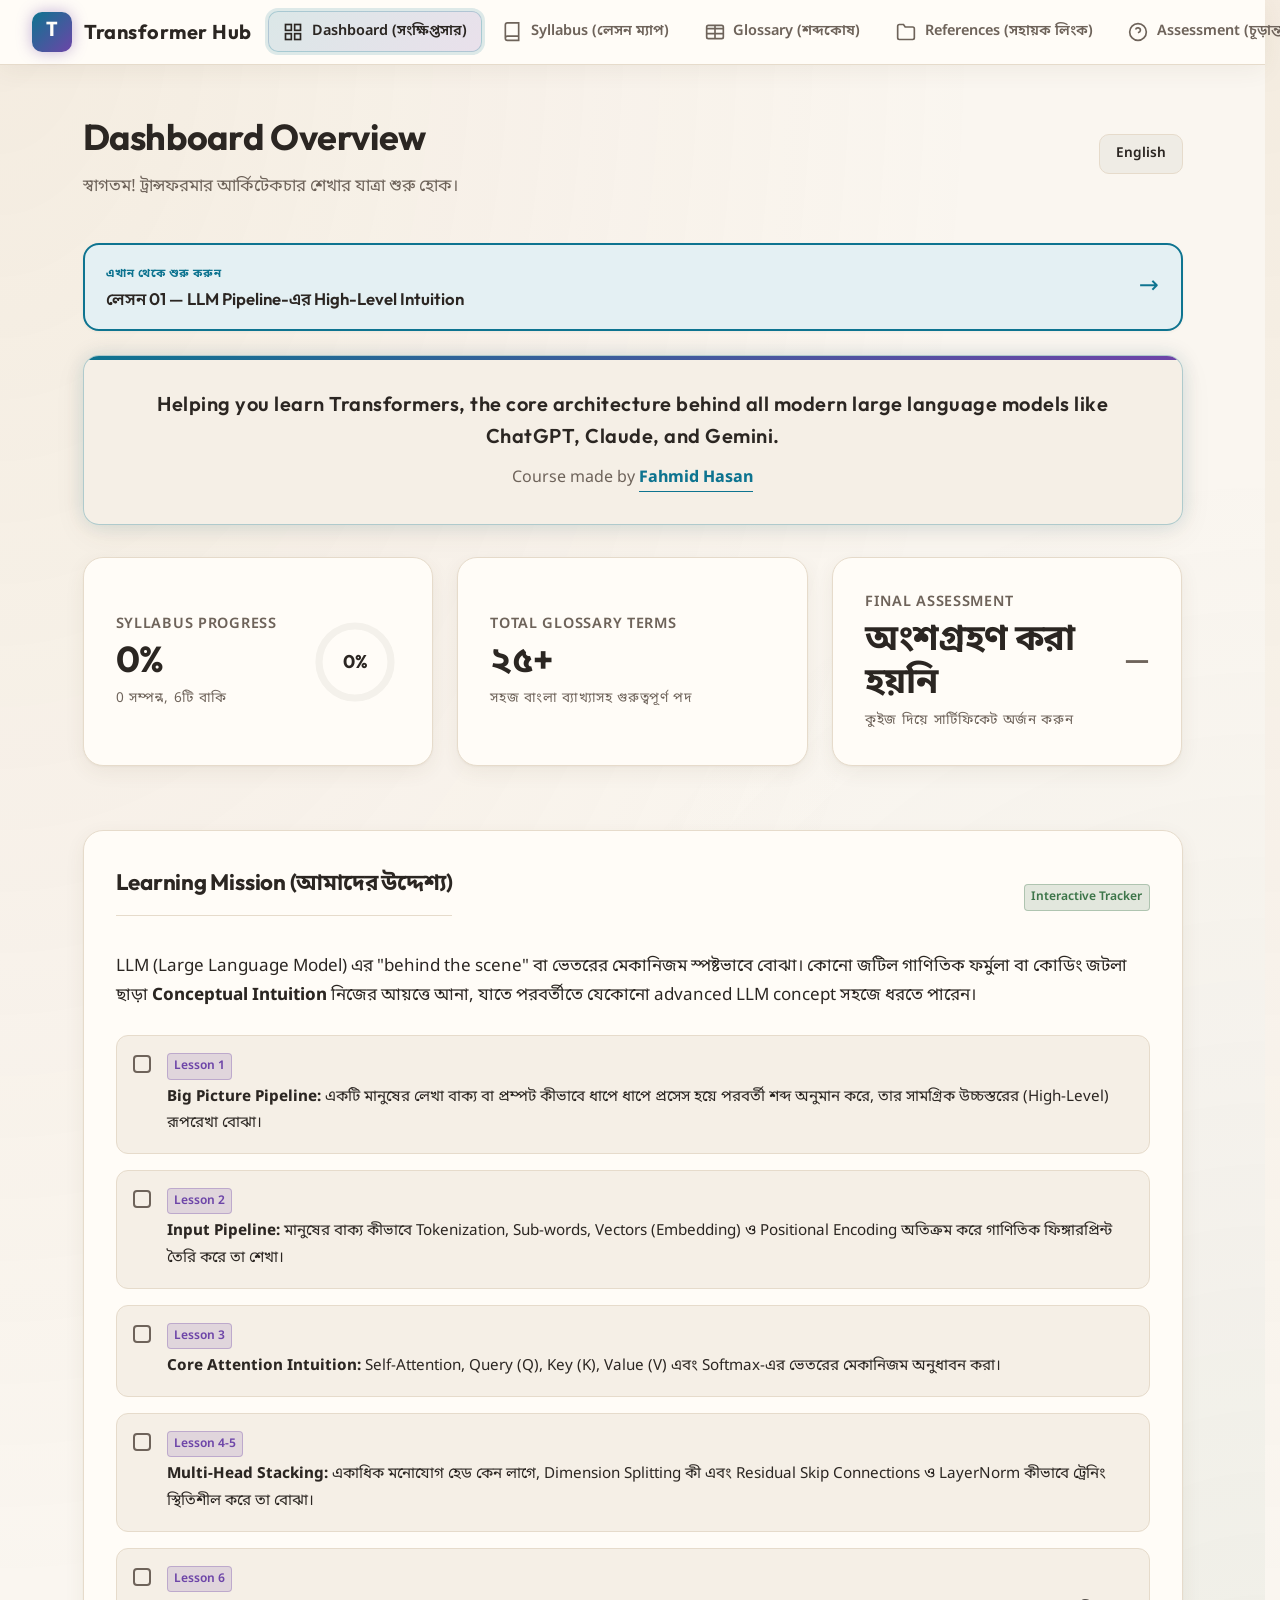
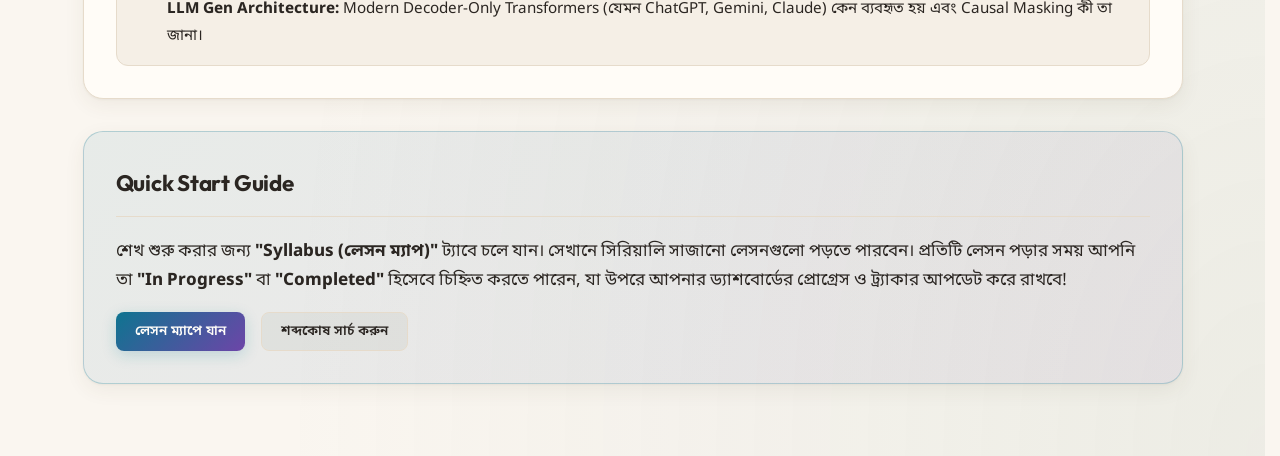
==== commit 78a934d1: "style: switch Bengali typeface to Noto Sans Bengali Replaces Hind Siliguri across theme.css, index.h" ====
--- a/index.html
+++ b/index.html
@@ -6,7 +6,7 @@
     <title>Transformer Architecture Learning Hub | ট্রান্সফরমার লার্নিং হাব</title>
     <link rel="preconnect" href="https://fonts.googleapis.com">
     <link rel="preconnect" href="https://fonts.gstatic.com" crossorigin>
-    <link href="https://fonts.googleapis.com/css2?family=Hind+Siliguri:wght@400;600;700&family=Outfit:wght@300;400;500;600;700&display=swap" rel="stylesheet">
+    <link href="https://fonts.googleapis.com/css2?family=Noto+Sans+Bengali:wght@400;500;600;700&family=Outfit:wght@300;400;500;600;700&display=swap" rel="stylesheet">
     <link rel="stylesheet" href="assets/theme.css">
     <link rel="stylesheet" href="assets/site-nav.css">
     <style>
@@ -930,7 +930,7 @@
             color: var(--text-primary);
             margin-bottom: 1.5rem;
             line-height: 1.8;
-            font-family: 'Hind Siliguri', sans-serif;
+            font-family: 'Noto Sans Bengali', sans-serif;
         }
 
         .cert-score {
--- a/assets/theme.css
+++ b/assets/theme.css
@@ -48,7 +48,7 @@
     --glow:           var(--ring);
 
     /* Type */
-    --font-heading:   'Outfit', 'Hind Siliguri', sans-serif;
-    --font-body:      'Hind Siliguri', system-ui, sans-serif;
+    --font-heading:   'Outfit', 'Noto Sans Bengali', sans-serif;
+    --font-body:      'Noto Sans Bengali', system-ui, sans-serif;
     --font-main:      var(--font-body);
 }
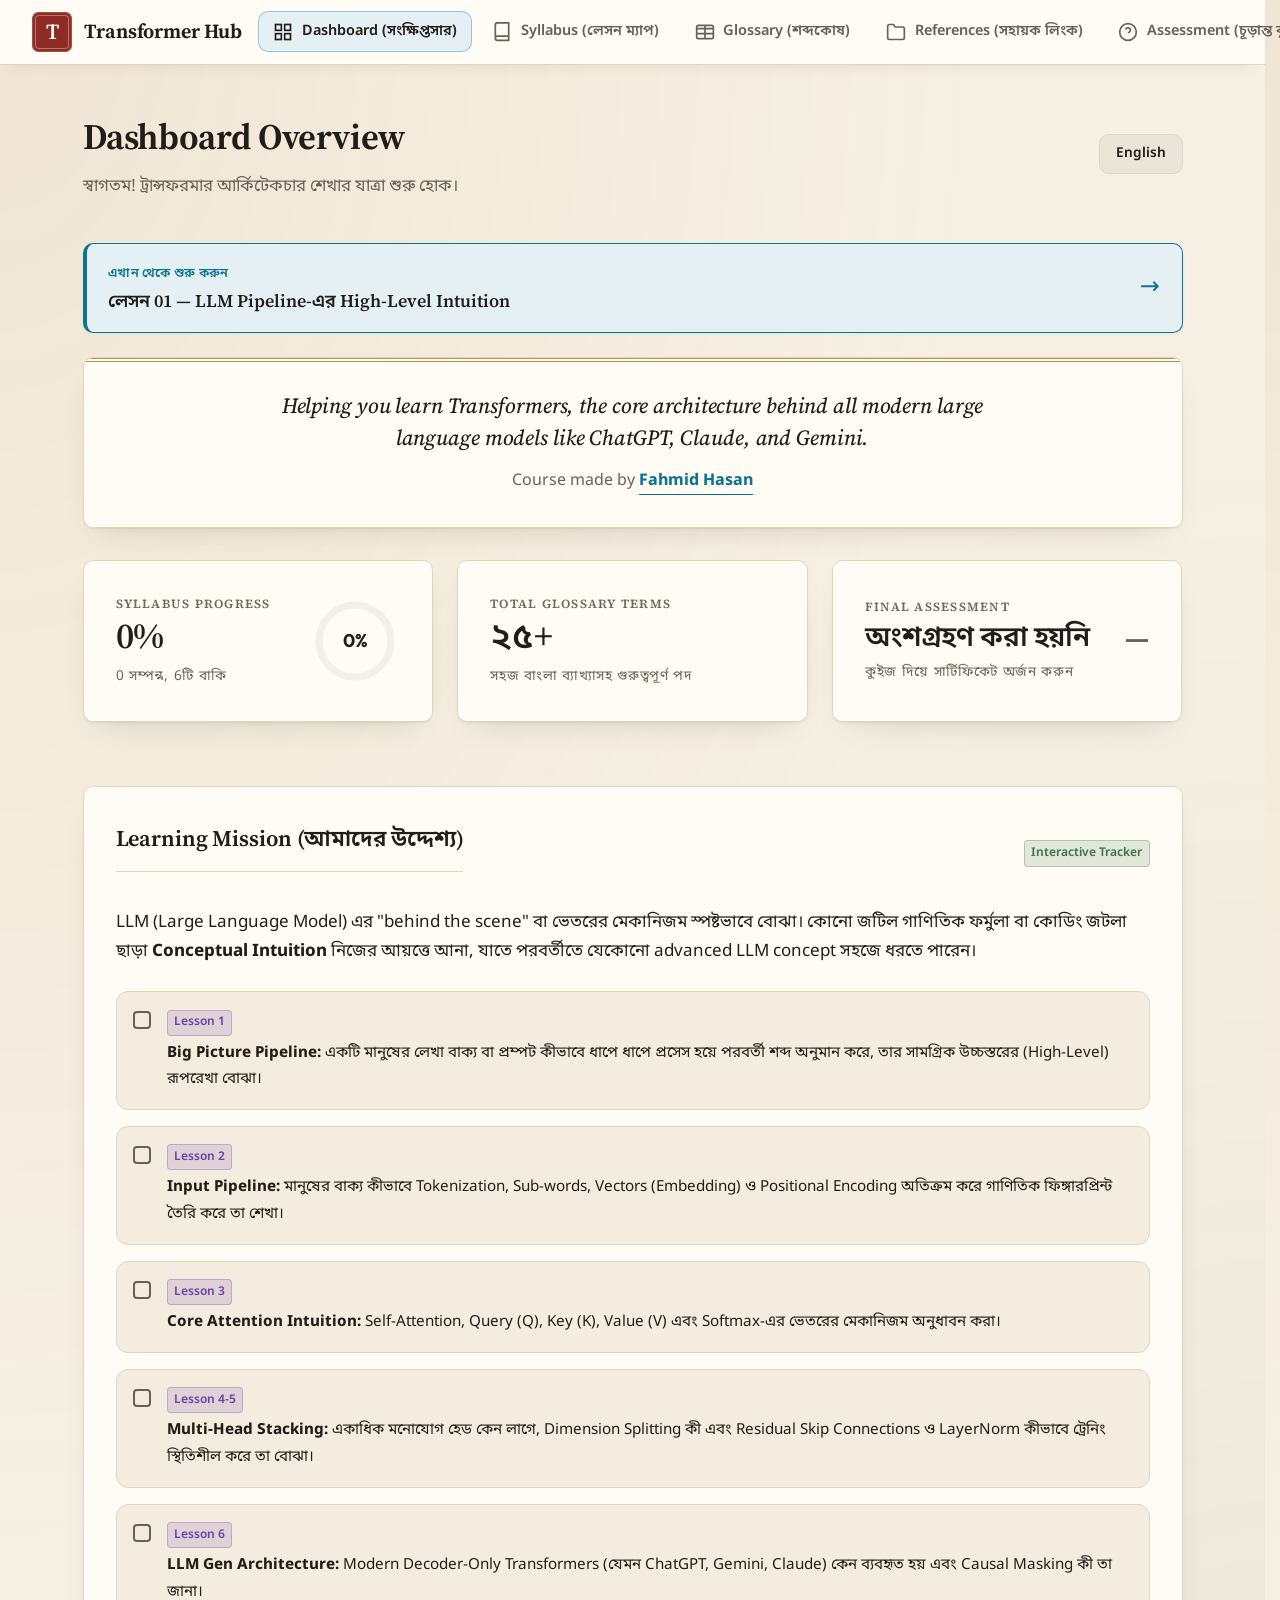
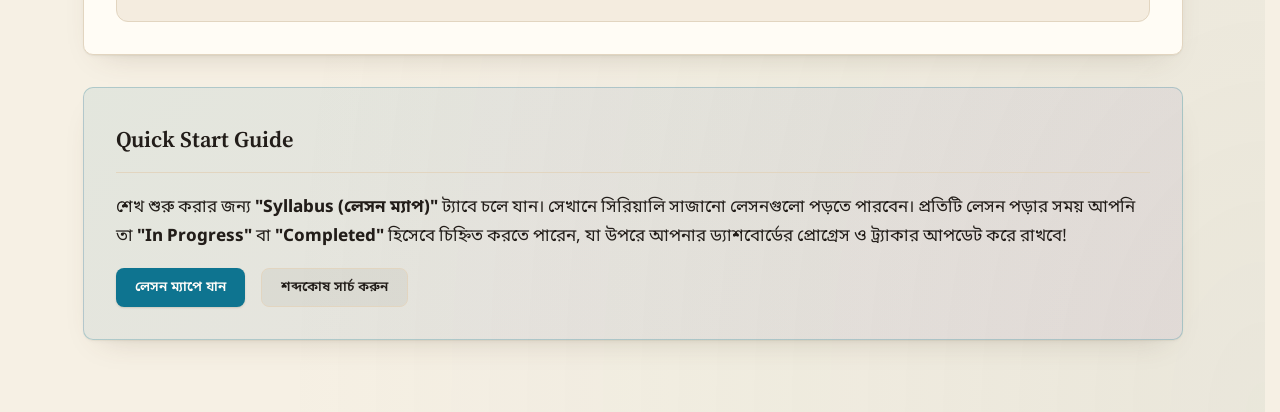
==== commit 4005d11c: "Classical UI refresh + technical content review - Classical palette, Source Serif 4 headings, chapte" ====
--- a/index.html
+++ b/index.html
@@ -983,6 +983,10 @@
             box-shadow: var(--shadow-soft);
             transition: transform 0.2s ease, box-shadow 0.2s ease;
         }
+        .resume-card[hidden],
+        [hidden] {
+            display: none !important;
+        }
         .resume-card:hover { transform: translateY(-2px); box-shadow: var(--shadow); }
         .resume-card-body { flex: 1; min-width: 0; }
         .resume-card-eyebrow {
@@ -1174,6 +1178,85 @@
                 transition-duration: 0.001ms !important;
                 scroll-behavior: auto !important;
             }
+        }
+
+        /* ---- Classical layer (hub) — visual only; see assets/theme.css ---- */
+        .sidebar { box-shadow: 0 6px 18px -12px rgba(90, 70, 45, .25); }
+        .sidebar-brand-logo {
+            border-radius: 7px;
+            background: var(--accent-rubric);
+            font-family: var(--font-display);
+            font-weight: 600;
+            font-size: 1.35rem;
+            box-shadow: inset 0 0 0 1px rgba(255, 253, 249, 0.18), inset 0 0 0 3px var(--accent-rubric), inset 0 0 0 4px rgba(255, 253, 249, 0.35);
+        }
+        .sidebar-brand-name { font-weight: 650; letter-spacing: 0.005em; }
+        .nav-item.active button {
+            background: var(--tint-cyan);
+            border-color: rgba(14, 116, 144, 0.35);
+            box-shadow: none;
+        }
+        .nav-item:hover svg { transform: none; }
+
+        .header-title h1 { font-weight: 650; letter-spacing: -0.01em; }
+
+        .card { border-radius: 10px; box-shadow: var(--paper-shadow); }
+        .card:hover { border-color: var(--border-strong); }
+        .card h2 { font-weight: 620; }
+
+        /* Stat cards: small-caps labels, serif figures. A text status
+           ("not attempted") is set smaller than a figure so the row stays even. */
+        .analytics-info p:first-child {
+            font-family: var(--font-display);
+            letter-spacing: 0.1em;
+            font-size: 0.78rem;
+            color: var(--text-muted);
+        }
+        .analytics-info h3 { font-weight: 600; font-variant-numeric: lining-nums; }
+        #dash-quiz-status { font-size: clamp(1.35rem, 1rem + 1vw, 1.75rem); line-height: 1.3; }
+        .progress-circle-bar { stroke: var(--accent-rubric); }
+
+        /* Roadmap reads like a book's table of contents. */
+        .roadmap-line {
+            width: 2px;
+            left: 11px;
+            background: var(--border-strong);
+            box-shadow: none;
+        }
+        .roadmap-marker { box-shadow: 0 0 0 4px var(--bg-color); border-width: 3px; }
+        .roadmap-node.completed .roadmap-marker,
+        .roadmap-node.in-progress .roadmap-marker { box-shadow: 0 0 0 4px var(--bg-color); }
+        .roadmap-card { border-radius: 10px; box-shadow: var(--paper-shadow); }
+        .roadmap-card:hover { transform: translateX(4px); box-shadow: var(--paper-shadow); border-color: var(--border-strong); }
+        .roadmap-card-badge {
+            background: none;
+            border: none;
+            border-radius: 0;
+            padding: 0;
+            font-family: var(--font-display);
+            font-weight: 600;
+            letter-spacing: 0.06em;
+            text-transform: uppercase;
+            font-size: 0.8rem;
+            color: var(--accent-rubric);
+        }
+        .roadmap-card-title { font-family: var(--font-display); font-weight: 620; }
+
+        .btn-primary {
+            background: var(--accent-cyan);
+            box-shadow: 0 1px 2px rgba(90, 70, 45, .18);
+        }
+        .btn-primary:hover { opacity: 1; background: var(--accent-cyan-deep); }
+
+        .resume-card { border-radius: 10px; border-width: 1px; border-left-width: 4px; }
+        .resume-card-eyebrow { font-family: var(--font-display); letter-spacing: 0.02em; font-weight: 600; font-size: 0.8rem; }
+        .resume-card-title { font-family: var(--font-display); font-size: 1.12rem; }
+
+        .lang-toggle-btn:hover { transform: none; }
+        @media (max-width: 600px) {
+            /* Course banner heading is inline-styled; keep it a calm size on phones. */
+            #view-dashboard > div > h3 { font-size: 1.12rem !important; }
+            .analytics-info h3 { font-size: 1.9rem; }
         }
 
     </style>
@@ -1256,9 +1339,9 @@
             <a class="resume-card" id="resume-card" hidden></a>
 
             <!-- Course Attribution Banner -->
-            <div style="text-align: center; margin-bottom: 2rem; padding: 2rem 1.5rem; border: 1px solid rgba(14, 116, 144, 0.3); border-radius: 16px; background: linear-gradient(135deg, var(--card-bg-alt), var(--card-bg-alt)); box-shadow: 0 8px 32px rgba(90, 70, 45, .07), 0 0 20px rgba(14, 116, 144, 0.15); position: relative; overflow: hidden;">
-                <div style="position: absolute; top: 0; left: 0; right: 0; height: 4px; background: linear-gradient(90deg, var(--accent-cyan), var(--accent-purple));"></div>
-                <h3 style="font-size: 1.25rem; line-height: 1.6; margin-bottom: 0.75rem; color: var(--text-primary); font-weight: 600; letter-spacing: 0.5px;">Helping you learn Transformers, the core architecture behind all modern large language models like ChatGPT, Claude, and Gemini.</h3>
+            <div style="text-align: center; margin-bottom: 2rem; padding: 2rem 1.5rem; border: 1px solid var(--border-color); border-radius: 10px; background: var(--card-bg); box-shadow: var(--paper-shadow); position: relative; overflow: hidden;">
+                <div style="position: absolute; top: 0; left: 0; right: 0; height: 4px; border-top: 1px solid var(--rule-gold); border-bottom: 1px solid var(--rule-gold);"></div>
+                <h3 style="font-size: 1.35rem; line-height: 1.5; margin-bottom: 0.75rem; color: var(--text-primary); font-weight: 500; font-style: italic; max-width: 46rem; margin-left: auto; margin-right: auto;">Helping you learn Transformers, the core architecture behind all modern large language models like ChatGPT, Claude, and Gemini.</h3>
                 <p style="font-size: 1rem; color: var(--text-secondary); margin: 0;">Course made by <a href="https://web.facebook.com/fahmid.hasan.190797/" target="_blank" style="color: var(--accent-cyan); text-decoration: none; font-weight: 700; border-bottom: 1px solid var(--accent-cyan); padding-bottom: 2px; transition: all 0.3s ease;">Fahmid Hasan</a></p>
             </div>
 
@@ -1597,13 +1680,13 @@
                 category: "Model Block & Optimization",
                 term: "Layer Normalization",
                 bnTerm: "লেয়ার নরমালাইজেশন",
-                def: "এটি মডেলের ভেতরের একটি স্বয়ংক্রিয় 'ভলিউম কন্ট্রোলার' বা ব্যালেন্সিং সিস্টেম। এটি ভেক্টরের মানগুলো খুব বেশি বড় হয়ে গেলে কমিয়ে আনে এবং খুব ছোট হয়ে গেলে বাড়িয়ে একটি নির্দিষ্ট রেঞ্জের মধ্যে রাখে, ফলে মডেলের ট্রেনিং মসৃণ হয়। আধুনিক LLM-গুলোতে (যেমন Gemini বা Claude) এটি প্রতিটি মূল ধাপের আগেই প্রয়োগ করা হয় (Pre-LN), যা ট্রেনিংকে আরও স্থিতিশীল করে তোলে।"
+                def: "এটি মডেলের ভেতরের একটি স্বয়ংক্রিয় 'ভলিউম কন্ট্রোলার' বা ব্যালেন্সিং সিস্টেম। এটি ভেক্টরের মানগুলো খুব বেশি বড় হয়ে গেলে কমিয়ে আনে এবং খুব ছোট হয়ে গেলে বাড়িয়ে একটি নির্দিষ্ট রেঞ্জের মধ্যে রাখে, ফলে মডেলের ট্রেনিং মসৃণ হয়। আধুনিক LLM-গুলোতে (যেমন GPT-3 বা Llama) এটি প্রতিটি মূল ধাপের আগেই প্রয়োগ করা হয় (Pre-LN), যা ট্রেনিংকে আরও স্থিতিশীল করে তোলে।"
             },
             {
                 category: "Model Block & Optimization",
                 term: "Layer Stacking",
                 bnTerm: "লেয়ার স্ট্যাকিং",
-                def: "একই ধরণের Transformer ব্লককে বারবার একটার ওপর আরেকটা সাজিয়ে একটি গভীর মডেল তৈরি করার পদ্ধতি। সাধারণত, নিচের দিকের লেয়ারগুলো শব্দের প্রাথমিক গঠন ও ব্যাকরণ বিশ্লেষণ করে, আর ওপরের লেয়ারগুলো বাক্যের গভীর অর্থ ও যুক্তি নিয়ে কাজ করে। উদাহরণস্বরূপ, GPT-4 মডেলে এমন ১০০-এরও বেশি লেয়ার স্তরে স্তরে সাজানো থাকে।"
+                def: "একই ধরণের Transformer ব্লককে বারবার একটার ওপর আরেকটা সাজিয়ে একটি গভীর মডেল তৈরি করার পদ্ধতি। সাধারণত, নিচের দিকের লেয়ারগুলো শব্দের প্রাথমিক গঠন ও ব্যাকরণ বিশ্লেষণ করে, আর ওপরের লেয়ারগুলো বাক্যের গভীর অর্থ ও যুক্তি নিয়ে কাজ করে। উদাহরণস্বরূপ, GPT-3 মডেলে এমন ৯৬টি লেয়ার স্তরে স্তরে সাজানো থাকে।"
             },
             {
                 category: "Generation & LLM Architecture",
@@ -1876,13 +1959,13 @@
                 category: "Model Block & Optimization",
                 term: "Layer Normalization",
                 bnTerm: "লেয়ার নরমালাইজেশন",
-                def: "An automatic volume knob inside the model: it turns the numbers down when they get too loud and up when too quiet, keeping everything balanced so training stays smooth. Modern models (Gemini, Claude) apply it before each step (called Pre-LN) for extra stability."
+                def: "An automatic volume knob inside the model: it turns the numbers down when they get too loud and up when too quiet, keeping everything balanced so training stays smooth. Modern models (such as GPT-3 and Llama) apply it before each step (called Pre-LN) for extra stability."
             },
             {
                 category: "Model Block & Optimization",
                 term: "Layer Stacking",
                 bnTerm: "লেয়ার স্ট্যাকিং",
-                def: "Repeating the same Transformer block over and over, like a tower of blocks. Lower layers handle spelling and grammar; higher layers handle meaning and reasoning. GPT-4 stacks over 100 of them."
+                def: "Repeating the same Transformer block over and over, like a tower of blocks. Lower layers handle spelling and grammar; higher layers handle meaning and reasoning. GPT-3, for example, stacks 96 of them."
             },
             {
                 category: "Generation & LLM Architecture",
@@ -2014,6 +2097,7 @@
         ];
 
         // --- 2. Logical State Management ---
+        const TABS = ['dashboard', 'lessons', 'glossary', 'resources', 'quiz'];
         let currentTab = "dashboard";
 
         // Active pointer arrays based on language
@@ -2031,8 +2115,17 @@
         let quizCurrentStep = 0; 
         let quizUserAnswers = [];
 
+        // Helper to safely get language from localStorage
+        function getStoredLang() {
+            var raw = (window.lsGet && window.LS_KEYS) ? window.lsGet(window.LS_KEYS.lang, 'bn') : (localStorage.getItem('lang') || 'bn');
+            if (typeof raw === 'string') {
+                raw = raw.replace(/^["']|["']$/g, '').trim();
+            }
+            return (raw === 'en') ? 'en' : 'bn';
+        }
+
         // Language state
-        let currentLang = localStorage.getItem('lang') || 'bn';
+        let currentLang = getStoredLang();
 
         // Translation Maps
         const uiTranslations = {
@@ -2156,16 +2249,42 @@
             }
         };
 
-        // --- 3. Initial Load Hook ---
+        // --- 3. Initial Load & BFCache Hooks ---
+        function initApp() {
+            loadStateFromLocalStorage();
+            syncLanguage();
+            applyHash();
+            renderResumeCard();
+        }
+
+        if (document.readyState === 'loading') {
+            document.addEventListener('DOMContentLoaded', initApp);
+        } else {
+            initApp();
+        }
+
         window.addEventListener('load', () => {
             loadStateFromLocalStorage();
             syncLanguage();
-            
+            renderResumeCard();
+        });
+
+        // Ensure state & continue reading card are refreshed on browser Back/Forward (BFCache restore)
+        window.addEventListener('pageshow', () => {
+            loadStateFromLocalStorage();
+            syncLanguage();
             applyHash();
             renderResumeCard();
         });
 
-        const TABS = ['dashboard', 'lessons', 'glossary', 'resources', 'quiz'];
+        // Ensure state is refreshed when returning to tab
+        document.addEventListener('visibilitychange', () => {
+            if (document.visibilityState === 'visible') {
+                loadStateFromLocalStorage();
+                renderResumeCard();
+                if (currentTab === 'dashboard') updateDashboardAnalytics();
+            }
+        });
 
         // Offer the reader their place back: the lesson they last scrolled in,
         // otherwise the first one they have not finished.
@@ -2173,29 +2292,44 @@
             const card = document.getElementById('resume-card');
             if (!card) return;
             const isEn = (currentLang === 'en');
-            const scrolls = window.lsGet(window.LS_KEYS.scroll, {}) || {};
-            const lastId = scrolls.__last;
+            const scrolls = (window.lsGet && window.LS_KEYS) ? (window.lsGet(window.LS_KEYS.scroll, {}) || {}) : {};
+            const lastId = (typeof scrolls === 'object' && scrolls !== null) ? scrolls.__last : null;
 
             let lesson = lastId && activeLessonsData.find(l => l.id === lastId);
             let resuming = !!lesson;
             if (!lesson) {
                 lesson = activeLessonsData.find(l => (lessonProgress[l.id] || 'not-started') !== 'completed');
             }
-            if (!lesson) { card.hidden = true; return; }
-
-            const offset = resuming ? Math.round(scrolls[lesson.id] || 0) : 0;
+            if (!lesson) {
+                card.hidden = true;
+                card.style.display = 'none';
+                card.removeAttribute('href');
+                card.innerHTML = '';
+                return;
+            }
+
+            const offset = (resuming && typeof scrolls === 'object' && scrolls !== null)
+                ? Math.round(Number(scrolls[lesson.id]) || 0)
+                : 0;
             card.href = lesson.file + (offset > 0 ? '?scroll=' + offset : '');
             card.innerHTML =
                 '<div class="resume-card-body">' +
                     '<span class="resume-card-eyebrow"></span>' +
                     '<span class="resume-card-title"></span>' +
                 '</div><span class="resume-card-arrow" aria-hidden="true">&rarr;</span>';
-            card.querySelector('.resume-card-eyebrow').textContent = resuming
-                ? (isEn ? 'Continue reading' : 'পড়া চালিয়ে যান')
-                : (isEn ? 'Start here' : 'এখান থেকে শুরু করুন');
-            card.querySelector('.resume-card-title').textContent =
-                (isEn ? 'Lesson ' : 'লেসন ') + lesson.num + ' — ' + lesson.title;
+            const eyebrowEl = card.querySelector('.resume-card-eyebrow');
+            const titleEl = card.querySelector('.resume-card-title');
+            if (eyebrowEl) {
+                eyebrowEl.textContent = resuming
+                    ? (isEn ? 'Continue reading' : 'পড়া চালিয়ে যান')
+                    : (isEn ? 'Start here' : 'এখান থেকে শুরু করুন');
+            }
+            if (titleEl) {
+                titleEl.textContent =
+                    (isEn ? 'Lesson ' : 'লেসন ') + lesson.num + ' — ' + lesson.title;
+            }
             card.hidden = false;
+            card.style.display = 'flex';
         }
 
         function applyHash() {
@@ -2208,15 +2342,28 @@
 
         // --- 4. LocalStorage Syncing ---
         function loadStateFromLocalStorage() {
-            // Load language
-            currentLang = localStorage.getItem('lang') || 'bn';
+            // Load language safely
+            currentLang = getStoredLang();
             
             // Load lesson progress
-            const storedProgress = localStorage.getItem('transformer_lessons_progress');
-            if (storedProgress) {
-                lessonProgress = JSON.parse(storedProgress);
+            var storedProgress = (window.lsGet && window.LS_KEYS)
+                ? window.lsGet(window.LS_KEYS.progress, null)
+                : null;
+            if (storedProgress && typeof storedProgress === 'object' && !Array.isArray(storedProgress)) {
+                lessonProgress = storedProgress;
             } else {
-                // Initialize default
+                try {
+                    const raw = localStorage.getItem('transformer_lessons_progress');
+                    if (raw) {
+                        const parsed = JSON.parse(raw);
+                        if (parsed && typeof parsed === 'object' && !Array.isArray(parsed)) {
+                            lessonProgress = parsed;
+                        }
+                    }
+                } catch (e) {}
+            }
+            if (!lessonProgress || typeof lessonProgress !== 'object') {
+                lessonProgress = {};
                 activeLessonsData.forEach(l => {
                     lessonProgress[l.id] = 'not-started';
                 });
@@ -2224,9 +2371,19 @@
             }
 
             // Load goals
-            const storedGoals = localStorage.getItem('transformer_goals');
-            if (storedGoals) {
-                missionGoals = JSON.parse(storedGoals);
+            var storedGoals = (window.lsGet && window.LS_KEYS)
+                ? window.lsGet(window.LS_KEYS.goals, null)
+                : null;
+            if (Array.isArray(storedGoals)) {
+                missionGoals = storedGoals;
+            } else {
+                try {
+                    const raw = localStorage.getItem('transformer_goals');
+                    if (raw) {
+                        const parsed = JSON.parse(raw);
+                        if (Array.isArray(parsed)) missionGoals = parsed;
+                    }
+                } catch (e) {}
             }
             // Sync goal checkbox UI
             missionGoals.forEach((val, idx) => {
@@ -2238,18 +2395,36 @@
             });
 
             // Load quiz score
-            const storedQuiz = localStorage.getItem('transformer_quiz_score');
-            if (storedQuiz) {
-                quizScore = parseInt(storedQuiz);
+            var storedQuiz = (window.lsGet && window.LS_KEYS)
+                ? window.lsGet(window.LS_KEYS.quiz, null)
+                : null;
+            if (storedQuiz !== null && !isNaN(parseInt(storedQuiz, 10))) {
+                quizScore = parseInt(storedQuiz, 10);
+            } else {
+                try {
+                    const raw = localStorage.getItem('transformer_quiz_score');
+                    if (raw !== null && !isNaN(parseInt(raw, 10))) {
+                        quizScore = parseInt(raw, 10);
+                    }
+                } catch (e) {}
             }
         }
 
         function saveStateToLocalStorage() {
-            localStorage.setItem('transformer_lessons_progress', JSON.stringify(lessonProgress));
-            localStorage.setItem('transformer_goals', JSON.stringify(missionGoals));
-            if (quizScore !== null) {
-                localStorage.setItem('transformer_quiz_score', quizScore.toString());
-            }
+            if (window.lsSet && window.LS_KEYS) {
+                window.lsSet(window.LS_KEYS.progress, lessonProgress);
+                window.lsSet(window.LS_KEYS.goals, missionGoals);
+                if (quizScore !== null) {
+                    window.lsSet(window.LS_KEYS.quiz, quizScore);
+                }
+            }
+            try {
+                localStorage.setItem('transformer_lessons_progress', JSON.stringify(lessonProgress));
+                localStorage.setItem('transformer_goals', JSON.stringify(missionGoals));
+                if (quizScore !== null) {
+                    localStorage.setItem('transformer_quiz_score', quizScore.toString());
+                }
+            } catch (e) {}
         }
 
         // --- 5. UI Renderers ---
@@ -2370,6 +2545,7 @@
 
         // --- 6. Event Handlers & Interactions ---
         function switchTab(tabId) {
+            if (!TABS.includes(tabId)) tabId = 'dashboard';
             currentTab = tabId;
             window.location.hash = tabId;
 
@@ -2377,24 +2553,31 @@
             document.querySelectorAll('.nav-menu li').forEach(li => {
                 li.classList.remove('active');
             });
-            document.getElementById(`nav-${tabId}`).classList.add('active');
+            const navBtn = document.getElementById(`nav-${tabId}`);
+            if (navBtn) navBtn.classList.add('active');
 
             // Headings come from tabTranslations, the same source translateDOM uses.
-            const trans = tabTranslations[currentLang][tabId];
+            const lang = (currentLang === 'en') ? 'en' : 'bn';
+            const transMap = tabTranslations[lang] || tabTranslations.bn;
+            const trans = transMap ? transMap[tabId] : null;
             if (trans) {
-                document.getElementById('page-heading').innerText = trans.title;
-                document.getElementById('page-subheading').innerText = trans.subtitle;
+                const heading = document.getElementById('page-heading');
+                const subheading = document.getElementById('page-subheading');
+                if (heading) heading.innerText = trans.title;
+                if (subheading) subheading.innerText = trans.subtitle;
             }
 
             // Show appropriate sections
             document.querySelectorAll('.view-section').forEach(sec => {
                 sec.classList.remove('active');
             });
-            document.getElementById(`view-${tabId}`).classList.add('active');
-
-            // Analytics updates
+            const viewSection = document.getElementById(`view-${tabId}`);
+            if (viewSection) viewSection.classList.add('active');
+
+            // Analytics updates & resume card refresh
             if (tabId === 'dashboard') {
                 updateDashboardAnalytics();
+                renderResumeCard();
             }
         }
 
@@ -2609,12 +2792,17 @@
 
         // --- Bilingual Language System ---
         function toggleLanguage() {
-            currentLang = currentLang === 'bn' ? 'en' : 'bn';
-            localStorage.setItem('lang', currentLang);
+            currentLang = (currentLang === 'bn') ? 'en' : 'bn';
+            if (window.lsSet && window.LS_KEYS) {
+                window.lsSet(window.LS_KEYS.lang, currentLang);
+            }
+            try { localStorage.setItem('lang', currentLang); } catch (e) {}
             syncLanguage();
         }
 
         function syncLanguage() {
+            currentLang = (currentLang === 'en') ? 'en' : 'bn';
+
             // 1. Update language button text
             const langBtn = document.getElementById('lang-toggle-btn');
             if (langBtn) {
@@ -2651,30 +2839,33 @@
         }
 
         function translateDOM() {
-            const dict = uiTranslations[currentLang];
-            
-            // Update text content or innerHTML of elements by ID
-            for (const [id, text] of Object.entries(dict)) {
-                const el = document.getElementById(id);
-                if (el) {
-                    if (text.includes('<') || text.includes('&') || text.includes('strong>')) {
-                        el.innerHTML = text;
-                    } else {
-                        el.innerText = text;
+            const lang = (currentLang === 'en') ? 'en' : 'bn';
+            const dict = uiTranslations[lang] || uiTranslations.bn;
+            if (dict) {
+                // Update text content or innerHTML of elements by ID
+                for (const [id, text] of Object.entries(dict)) {
+                    const el = document.getElementById(id);
+                    if (el) {
+                        if (text.includes('<') || text.includes('&') || text.includes('strong>')) {
+                            el.innerHTML = text;
+                        } else {
+                            el.innerText = text;
+                        }
                     }
                 }
-            }
-            
-            // Specially translate placeholder for search input
-            const searchInput = document.getElementById('glossary-search');
-            if (searchInput) {
-                searchInput.placeholder = dict["glossary-search-placeholder"];
+                
+                // Specially translate placeholder for search input
+                const searchInput = document.getElementById('glossary-search');
+                if (searchInput && dict["glossary-search-placeholder"]) {
+                    searchInput.placeholder = dict["glossary-search-placeholder"];
+                }
             }
 
             // Specially update headings and subheadings for active tab
             const heading = document.getElementById('page-heading');
             const subheading = document.getElementById('page-subheading');
-            const trans = tabTranslations[currentLang][currentTab];
+            const transMap = tabTranslations[lang] || tabTranslations.bn;
+            const trans = transMap ? transMap[currentTab] : null;
             if (trans && heading && subheading) {
                 heading.innerText = trans.title;
                 subheading.innerText = trans.subtitle;
--- a/assets/theme.css
+++ b/assets/theme.css
@@ -1,28 +1,33 @@
+/* Classical display serif for headings and chapter labels. Bangla glyphs in
+ * those headings fall through to Noto Sans Bengali (Source Serif 4 has no
+ * Bengali), so Bangla text always renders in the owner's chosen face. */
+@import url('https://fonts.googleapis.com/css2?family=Source+Serif+4:ital,opsz,wght@0,8..60,400..700;1,8..60,400..600&display=swap');
+
 /* Warm ivory reading theme — the single source of truth for every colour and font.
  * Was duplicated verbatim in all 13 HTML files; now linked by each of them.
  * Never hardcode a colour anywhere else. See docs/AGENTS.md §4. */
 :root {
     /* Surfaces */
-    --bg-color:       #FAF6F0;
-    --bg-sunk:        #F2ECE2;
-    --card-bg:        #FFFCF7;
-    --card-bg-alt:    #F5EFE6;
-    --panel-bg:       #FBF6EE;
-    --sidebar-bg:     #FFFCF7;
+    --bg-color:       #F6F0E4;
+    --bg-sunk:        #EFE6D6;
+    --card-bg:        #FFFCF5;
+    --card-bg-alt:    #F4ECDF;
+    --panel-bg:       #FAF4E9;
+    --sidebar-bg:     #FFFCF5;
 
     /* Lines */
-    --border-color:   #E6DBCB;
-    --border-strong:  #D6C6AF;
-    --border-subtle:  #EFE7DA;
+    --border-color:   #E2D5C0;
+    --border-strong:  #CDBA9C;
+    --border-subtle:  #ECE2D1;
 
     /* Ink */
-    --text-primary:   #2B2622;
-    --text-body:      #3A342E;
-    --text-secondary: #6E635A;
-    --text-muted:     #756C63;
+    --text-primary:   #221D19;
+    --text-body:      #36302A;
+    --text-secondary: #6B6057;
+    --text-muted:     #71665C;
     --text-ghost:     #918880;
     --text-on-accent: #FFFDF9;
-    --ink-rgb:        43, 38, 34;
+    --ink-rgb:        34, 29, 25;
 
     /* Accents (retuned for a light ground) */
     --accent-cyan:    #0E7490;
@@ -32,6 +37,15 @@
     --accent-pink:    #B03A62;
     --accent-blue:    #1D5FA8;
     --accent-red:     #B3261E;
+    --accent-cyan-deep: #0B5F76; /* hover/pressed state of solid teal fills */
+
+    /* Typographic accents (classical layer). Rubric = oxblood, used only for
+       chapter labels, section numerals, the monogram and the reading rule —
+       never for data. Gold is decorative (rules/ornaments), never text. */
+    --accent-rubric:  #8E2B22;
+    --tint-rubric:    #F6E7E1;
+    --rule-gold:      #B8964F;
+    --rubric-rgb:     142, 43, 34;
 
     /* Accent tints */
     --tint-cyan:      #E4F0F3;
@@ -44,11 +58,349 @@
     /* Depth */
     --shadow:         0 1px 2px rgba(90,70,45,.05), 0 6px 20px rgba(90,70,45,.07);
     --shadow-soft:    0 1px 3px rgba(90,70,45,.06);
-    --ring:           0 0 0 3px rgba(14,116,144,.14);
+    --ring:           0 0 0 3px rgba(14,116,144,.16);
+    --focus-ring:     0 0 0 2px var(--card-bg), 0 0 0 4px var(--accent-cyan);
+    --paper-shadow:   0 1px 0 rgba(90,70,45,.04), 0 2px 4px -2px rgba(90,70,45,.08), 0 14px 32px -20px rgba(90,70,45,.28);
     --glow:           var(--ring);
 
     /* Type */
+    --font-display:   'Source Serif 4', 'Noto Sans Bengali', Georgia, 'Times New Roman', serif;
     --font-heading:   'Outfit', 'Noto Sans Bengali', sans-serif;
     --font-body:      'Noto Sans Bengali', system-ui, sans-serif;
     --font-main:      var(--font-body);
 }
+
+/* ============================================================================
+ * Deep Dive / Optional Interactive Visualizer Card Styles
+ * ==========================================================================*/
+.deepdive-card {
+    border: 1px solid var(--border-color);
+    transition: border-color 0.25s ease, box-shadow 0.25s ease;
+    position: relative;
+}
+
+.deepdive-card.is-expanded {
+    border-color: var(--accent-cyan);
+    box-shadow: var(--shadow);
+}
+
+.deepdive-badge-bar {
+    display: flex;
+    align-items: center;
+    gap: 0.5rem;
+    margin-bottom: 0.75rem;
+}
+
+.deepdive-badge {
+    display: inline-flex;
+    align-items: center;
+    gap: 0.35rem;
+    font-size: 0.78rem;
+    font-weight: 700;
+    text-transform: uppercase;
+    letter-spacing: 0.04em;
+    padding: 0.25rem 0.65rem;
+    border-radius: 9999px;
+    background: var(--tint-cyan);
+    color: var(--accent-cyan);
+    border: 1px solid rgba(14, 116, 144, 0.25);
+}
+
+.deepdive-teaser {
+    color: var(--text-secondary);
+    font-size: 0.96rem;
+    line-height: 1.6;
+    margin-bottom: 1rem;
+}
+
+.deepdive-actions {
+    display: flex;
+    align-items: center;
+    gap: 0.75rem;
+}
+
+.deepdive-toggle-btn {
+    display: inline-flex;
+    align-items: center;
+    justify-content: center;
+    gap: 0.5rem;
+    background: var(--tint-cyan);
+    color: var(--accent-cyan);
+    border: 1px solid rgba(14, 116, 144, 0.35);
+    padding: 0.65rem 1.25rem;
+    border-radius: 8px;
+    font-size: 0.95rem;
+    font-weight: 600;
+    cursor: pointer;
+    transition: all 0.2s ease;
+    font-family: inherit;
+    user-select: none;
+}
+
+.deepdive-toggle-btn:hover {
+    background: var(--accent-cyan);
+    color: var(--text-on-accent);
+    transform: translateY(-1px);
+    box-shadow: var(--shadow-soft);
+}
+
+.deepdive-toggle-btn .toggle-icon {
+    display: inline-block;
+    transition: transform 0.25s ease;
+    font-size: 0.85em;
+}
+
+.deepdive-card.is-expanded .deepdive-toggle-btn .toggle-icon {
+    transform: rotate(180deg);
+}
+
+.deepdive-content {
+    display: none;
+    opacity: 0;
+    margin-top: 0;
+    transition: opacity 0.3s ease;
+}
+
+.deepdive-card.is-expanded .deepdive-content {
+    display: block;
+    opacity: 1;
+    margin-top: 1.25rem;
+    padding-top: 1.25rem;
+    border-top: 1px dashed var(--border-color);
+    animation: fadeInDeepDive 0.35s ease-out forwards;
+}
+
+@keyframes fadeInDeepDive {
+    from {
+        opacity: 0;
+        transform: translateY(-6px);
+    }
+    to {
+        opacity: 1;
+        transform: translateY(0);
+    }
+}
+
+.deepdive-footer {
+    display: flex;
+    justify-content: center;
+    margin-top: 1.5rem;
+    padding-top: 1rem;
+    border-top: 1px dashed var(--border-subtle);
+}
+
+.deepdive-footer-btn {
+    display: inline-flex;
+    align-items: center;
+    gap: 0.4rem;
+    background: var(--card-bg-alt);
+    color: var(--text-secondary);
+    border: 1px solid var(--border-color);
+    padding: 0.45rem 1.1rem;
+    border-radius: 6px;
+    font-size: 0.88rem;
+    font-weight: 500;
+    cursor: pointer;
+    transition: all 0.2s ease;
+    font-family: inherit;
+}
+
+.deepdive-footer-btn:hover {
+    background: var(--bg-sunk);
+    color: var(--text-primary);
+    border-color: var(--border-strong);
+}
+
+/* Ensure [hidden] attribute works reliably across all elements, overriding display:flex/grid */
+[hidden] {
+    display: none !important;
+}
+
+/* ============================================================================
+ * Classical layer — typography, chapter structure, paper surfaces, a11y.
+ *
+ * CSS only. It never changes text, ids, classes or script behaviour. Each
+ * page's inline <style> is declared AFTER this file, so rules that must win
+ * carry an extra `html body` prefix (same convention as site-nav.css).
+ * The `--accent-*` tokens the visualizations use are deliberately untouched.
+ * ==========================================================================*/
+
+html { scroll-padding-top: 88px; }
+@media (max-width: 900px) { html { scroll-padding-top: 76px; } }
+
+::selection { background: rgba(var(--rubric-rgb), 0.16); color: var(--text-primary); }
+
+/* Visible keyboard focus everywhere (mouse clicks stay quiet). */
+html body :focus-visible {
+    outline: 2px solid var(--accent-cyan);
+    outline-offset: 2px;
+    border-radius: 4px;
+}
+html body input[type="range"]:focus-visible { outline-offset: 4px; }
+
+/* --- Type: classical serif for display text ------------------------------ */
+html body h1,
+html body h2,
+html body h3,
+html body .site-nav-brand-name,
+html body .sidebar-brand-name {
+    font-family: var(--font-display);
+    letter-spacing: -0.005em;
+    font-optical-sizing: auto;
+}
+html body h1 { font-weight: 650; }
+html body h2 { font-weight: 620; }
+html body h3 { font-weight: 600; }
+
+/* --- Lesson chapter opener (lesson pages: .container > header) ----------- */
+html body .container > header {
+    margin-bottom: 3.25rem;
+    padding-top: 0.5rem;
+}
+html body .container > header .badge {
+    background: none;
+    color: var(--accent-rubric);
+    padding: 0;
+    border-radius: 0;
+    font-family: var(--font-display);
+    font-size: 0.82rem;
+    font-weight: 600;
+    letter-spacing: 0.22em;
+    text-transform: uppercase;
+    display: inline-flex;
+    align-items: center;
+    gap: 0.85rem;
+    margin-bottom: 1.1rem;
+    box-shadow: none;
+}
+html body .container > header .badge::before,
+html body .container > header .badge::after {
+    content: "";
+    width: 2.5rem;
+    height: 1px;
+    background: var(--rule-gold);
+}
+html body .container > header h1 {
+    font-size: clamp(2rem, 1.2rem + 3vw, 2.85rem);
+    line-height: 1.2;
+    color: var(--text-primary);
+    margin-bottom: 0.85rem;
+    text-wrap: balance;
+}
+html body .container > header .subtitle {
+    font-size: 1.12rem;
+    color: var(--text-secondary);
+    max-width: 40rem;
+    margin: 0 auto;
+    text-wrap: balance;
+}
+/* Gold double rule with a centre lozenge — a quiet chapter ornament. */
+html body .container > header::after {
+    content: "\25C6";
+    display: block;
+    width: 176px;
+    height: 12px;
+    margin: 1.75rem auto 0;
+    font: 9px/12px Georgia, 'DejaVu Sans', serif;
+    text-align: center;
+    color: var(--accent-rubric);
+    background:
+        linear-gradient(var(--rule-gold), var(--rule-gold)) 0 5px / 74px 1px no-repeat,
+        linear-gradient(var(--rule-gold), var(--rule-gold)) 0 8px / 74px 1px no-repeat,
+        linear-gradient(var(--rule-gold), var(--rule-gold)) 100% 5px / 74px 1px no-repeat,
+        linear-gradient(var(--rule-gold), var(--rule-gold)) 100% 8px / 74px 1px no-repeat;
+}
+
+/* --- Cards read as pages -------------------------------------------------- */
+html body .container .card {
+    border-radius: 10px;
+    border-color: var(--border-color);
+    box-shadow: var(--paper-shadow);
+}
+
+/* Section headings: ink, serif, numbered like a textbook. The counter runs on
+   exactly the selector site-nav.js numbers (`.container .card > h2`), so the
+   numeral on the page always matches the TOC rail and the contents sheet. */
+html body .container { counter-reset: lesson-sec; }
+html body .container .card > h2 {
+    counter-increment: lesson-sec;
+    color: var(--text-primary);
+    font-size: 1.6rem;
+    line-height: 1.3;
+    padding-bottom: 0.7rem;
+    margin-bottom: 1.15rem;
+    border-bottom: 1px solid var(--border-color);
+    align-items: baseline;
+    gap: 0.6rem;
+    text-wrap: balance;
+}
+html body .container .card > h2::before {
+    content: counter(lesson-sec);
+    flex: 0 0 auto;
+    font-family: var(--font-display);
+    font-weight: 600;
+    font-size: 0.8em;
+    font-variant-numeric: lining-nums tabular-nums;
+    color: var(--accent-rubric);
+    min-width: 1.6em;
+    height: 1.6em;
+    display: inline-flex;
+    align-items: center;
+    justify-content: center;
+    border: 1px solid rgba(var(--rubric-rgb), 0.35);
+    border-radius: 50%;
+    background: var(--tint-rubric);
+    transform: translateY(-0.08em);
+}
+/* Prose sub-headings directly inside a card: ink instead of a data colour. */
+html body .container .card > h3 {
+    color: var(--text-primary);
+    font-size: 1.25rem;
+    margin-top: 1.75rem;
+}
+
+/* Inline technical terms: lighter "small type" chip, still clearly marked. */
+html body .container .tech-term {
+    background: var(--card-bg-alt);
+    border-color: var(--border-color);
+    border-radius: 3px;
+    padding: 0.05rem 0.35rem;
+}
+
+/* Footnote-like citations and the footer colophon. */
+html body .container .citations {
+    border-top: 1px solid var(--border-strong);
+    font-size: 0.88rem;
+}
+html body .container .citations a,
+html body .container .card p a {
+    text-decoration: underline;
+    text-decoration-thickness: 1px;
+    text-underline-offset: 3px;
+    text-decoration-color: rgba(14, 116, 144, 0.45);
+}
+html body .container footer {
+    margin-top: 3.5rem;
+    padding-top: 1.5rem;
+    border-top: 1px solid var(--border-color);
+    font-size: 0.85rem;
+}
+
+/* --- Mobile reading comfort --------------------------------------------- */
+@media (max-width: 600px) {
+    html body .container .card { padding: 1.15rem 1rem; }
+    html body .container .card > h2 { font-size: 1.32rem; gap: 0.5rem; }
+    html body .container > header { margin-bottom: 2.25rem; }
+    html body .container > header .badge::before,
+    html body .container > header .badge::after { width: 1.5rem; }
+}
+
+/* --- Motion: honour the OS setting for every page ------------------------ */
+@media (prefers-reduced-motion: reduce) {
+    html { scroll-behavior: auto !important; }
+    *, *::before, *::after {
+        animation-duration: 0.01ms !important;
+        animation-iteration-count: 1 !important;
+        transition-duration: 0.01ms !important;
+    }
+}
--- a/assets/site-nav.css
+++ b/assets/site-nav.css
@@ -20,7 +20,7 @@
     margin: -2rem -1rem 2.5rem;
     background: var(--card-bg);
     border-bottom: 1px solid var(--border-color);
-    box-shadow: 0 4px 24px rgba(90, 70, 45, .07);
+    box-shadow: 0 1px 0 rgba(255, 253, 249, 0.6) inset, 0 6px 18px -12px rgba(90, 70, 45, .25);
 }
 .site-nav-inner {
     position: relative;
@@ -41,18 +41,22 @@
 .site-nav-logo {
     width: 38px;
     height: 38px;
-    border-radius: 10px;
-    background: linear-gradient(135deg, var(--accent-cyan), var(--accent-purple));
+    border-radius: 7px;
+    background: var(--accent-rubric);
+    color: var(--text-on-accent);
     display: flex;
     align-items: center;
     justify-content: center;
-    font-size: 1.15rem;
-    box-shadow: 0 0 15px rgba(109, 69, 168, 0.4);
+    font-family: var(--font-display);
+    font-weight: 600;
+    font-size: 1.3rem;
+    line-height: 1;
+    box-shadow: inset 0 0 0 1px rgba(255, 253, 249, 0.18), inset 0 0 0 3px var(--accent-rubric), inset 0 0 0 4px rgba(255, 253, 249, 0.35);
 }
 .site-nav-brand-name {
-    font-weight: 700;
-    letter-spacing: 0.3px;
-    font-size: 1.05rem;
+    font-weight: 650;
+    letter-spacing: 0.005em;
+    font-size: 1.12rem;
     color: var(--text-primary);
     white-space: nowrap;
 }
@@ -133,12 +137,13 @@
 }
 .site-nav-dropdown-menu a:hover { background: rgba(var(--ink-rgb), 0.06); color: var(--text-primary); }
 .site-nav-dropdown-menu a.active {
-    background: linear-gradient(135deg, rgba(14, 116, 144, 0.15), rgba(109, 69, 168, 0.15));
+    background: var(--tint-cyan);
     color: var(--text-primary);
     border-color: rgba(14, 116, 144, 0.3);
 }
 .site-nav-dropdown-menu .num {
-    color: var(--accent-cyan);
+    color: var(--accent-rubric);
+    font-family: var(--font-display);
     font-weight: 700;
     font-variant-numeric: tabular-nums;
 }
@@ -186,7 +191,7 @@
     width: 100%;
     transform: scaleX(0);
     transform-origin: 0 50%;
-    background: linear-gradient(90deg, var(--accent-cyan), var(--accent-purple));
+    background: var(--accent-rubric);
     pointer-events: none;
 }
 
@@ -223,7 +228,8 @@
 }
 .toc-list a:hover { background: rgba(var(--ink-rgb), 0.06); color: var(--text-primary); }
 .toc-list a .num {
-    color: var(--accent-cyan);
+    color: var(--accent-rubric);
+    font-family: var(--font-display);
     font-weight: 700;
     font-variant-numeric: tabular-nums;
     flex-shrink: 0;
@@ -262,14 +268,15 @@
         z-index: 40;
     }
     .toc-rail-heading {
-        font-family: var(--font-heading);
-        font-size: 0.72rem;
-        font-weight: 700;
-        letter-spacing: 0.08em;
+        font-family: var(--font-display);
+        font-size: 0.74rem;
+        font-weight: 600;
+        letter-spacing: 0.04em;
         text-transform: uppercase;
         color: var(--text-muted);
         margin: 0 0 0.6rem 0.7rem;
     }
+    html[lang="en"] .toc-rail-heading { letter-spacing: 0.16em; }
     .toc-rail .toc-list a { font-size: 0.84rem; padding: 0.4rem 0.6rem; }
 }
 
@@ -373,6 +380,7 @@
     }
     .reader-bar-toc-count {
         flex-shrink: 0;
+        font-family: var(--font-display);
         font-size: 0.78rem;
         font-weight: 700;
         font-variant-numeric: tabular-nums;
@@ -493,7 +501,8 @@
 .sheet-lesson-dot.in-progress { border-color: var(--accent-orange); background: var(--accent-orange); }
 .sheet-lesson-dot.completed  { border-color: var(--accent-green);  background: var(--accent-green); }
 .sheet-lesson-list .num {
-    color: var(--accent-cyan);
+    color: var(--accent-rubric);
+    font-family: var(--font-display);
     font-weight: 700;
     font-variant-numeric: tabular-nums;
     flex-shrink: 0;
@@ -539,16 +548,17 @@
 
 /* --- End-of-lesson card: close the loop where the reading happens --------- */
 .lesson-end {
-    margin: 2rem 0 1rem;
-    padding: 1.5rem;
+    margin: 2.5rem 0 1rem;
+    padding: 1.6rem 1.5rem 1.5rem;
     background: var(--card-bg);
     border: 1px solid var(--border-color);
-    border-radius: 16px;
-    box-shadow: var(--shadow-soft);
+    border-top: 3px double var(--rule-gold);
+    border-radius: 10px;
+    box-shadow: var(--paper-shadow);
 }
 .lesson-end-title {
-    font-family: var(--font-heading);
-    font-size: 1.05rem;
+    font-family: var(--font-display);
+    font-size: 1.2rem;
     font-weight: 600;
     color: var(--text-primary);
     margin: 0 0 1rem;
@@ -588,6 +598,8 @@
     text-decoration: none;
 }
 .lesson-end-next .label { color: var(--text-muted); font-weight: 500; }
+.lesson-end-next:hover { border-color: var(--accent-cyan); background: var(--tint-cyan); }
+.lesson-end-complete:hover { box-shadow: var(--ring); }
 
 /* --- Motion preferences -------------------------------------------------- */
 @media (prefers-reduced-motion: reduce) {
